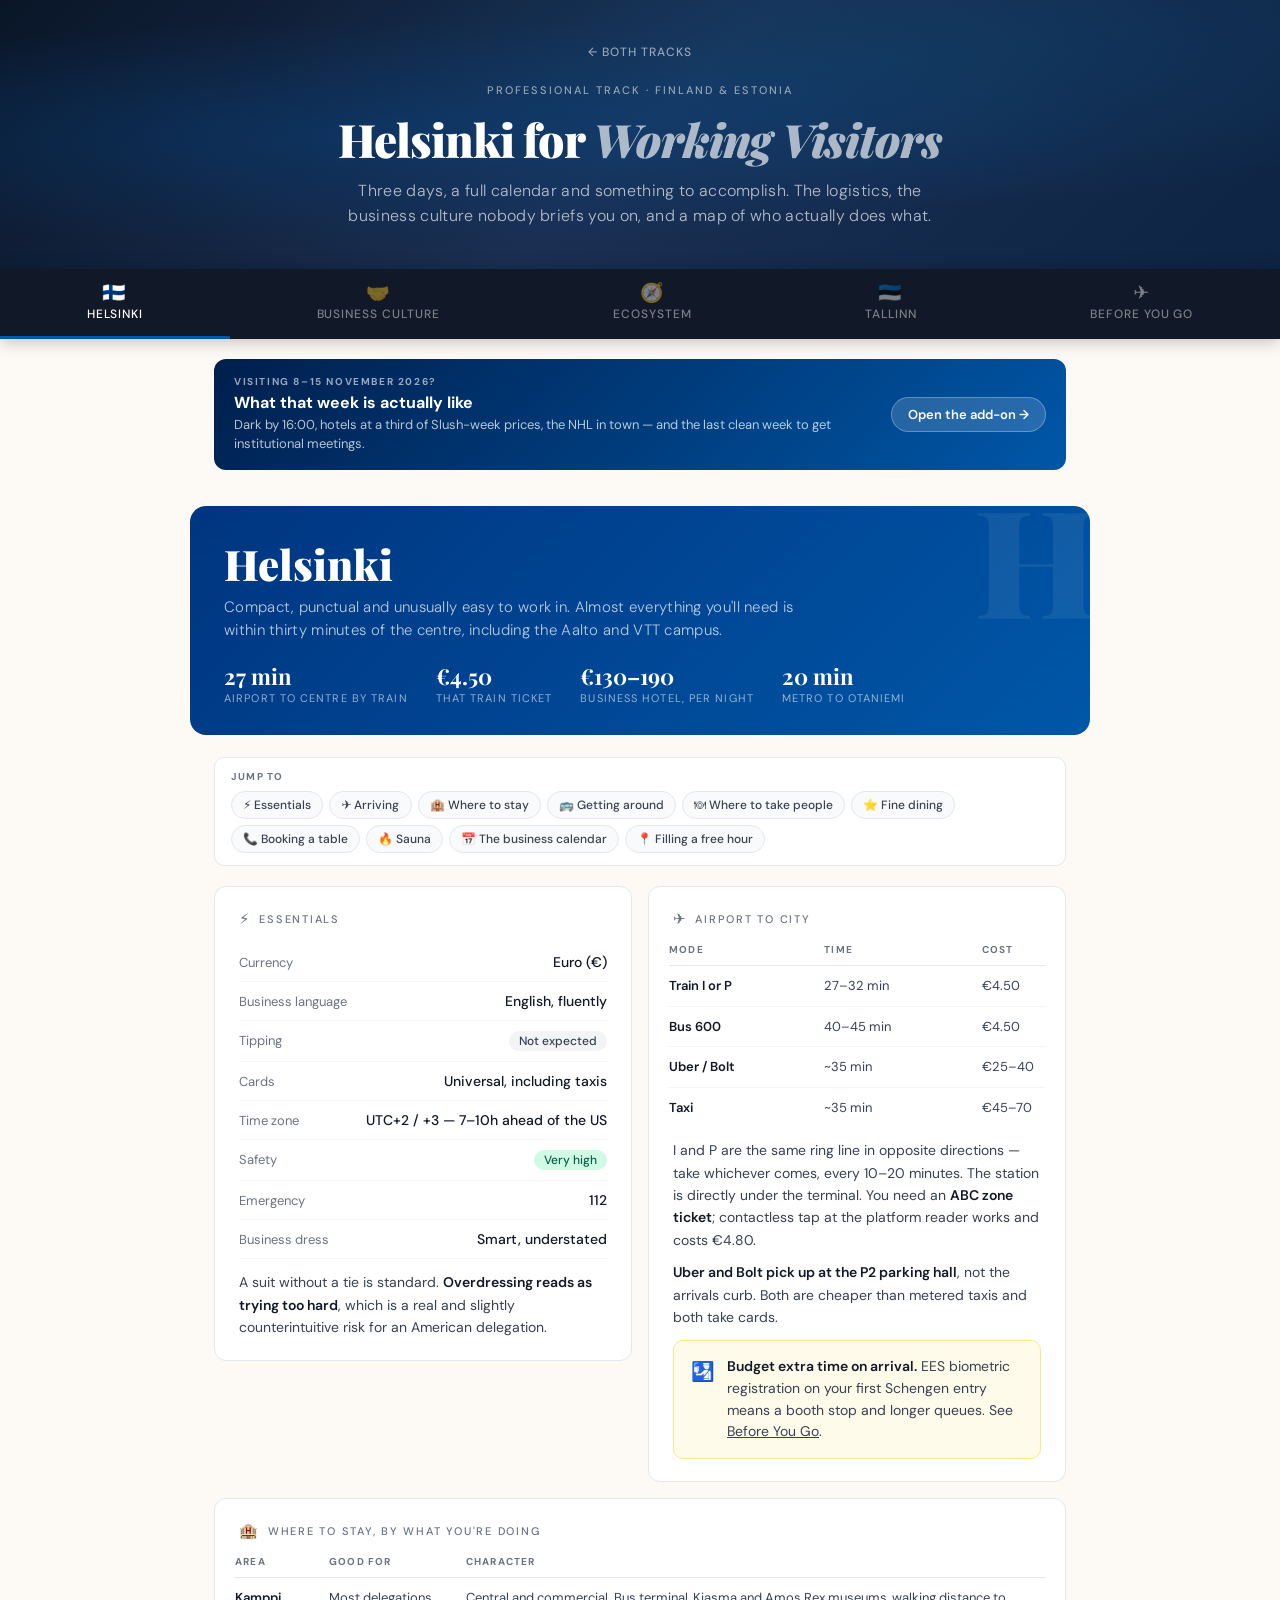
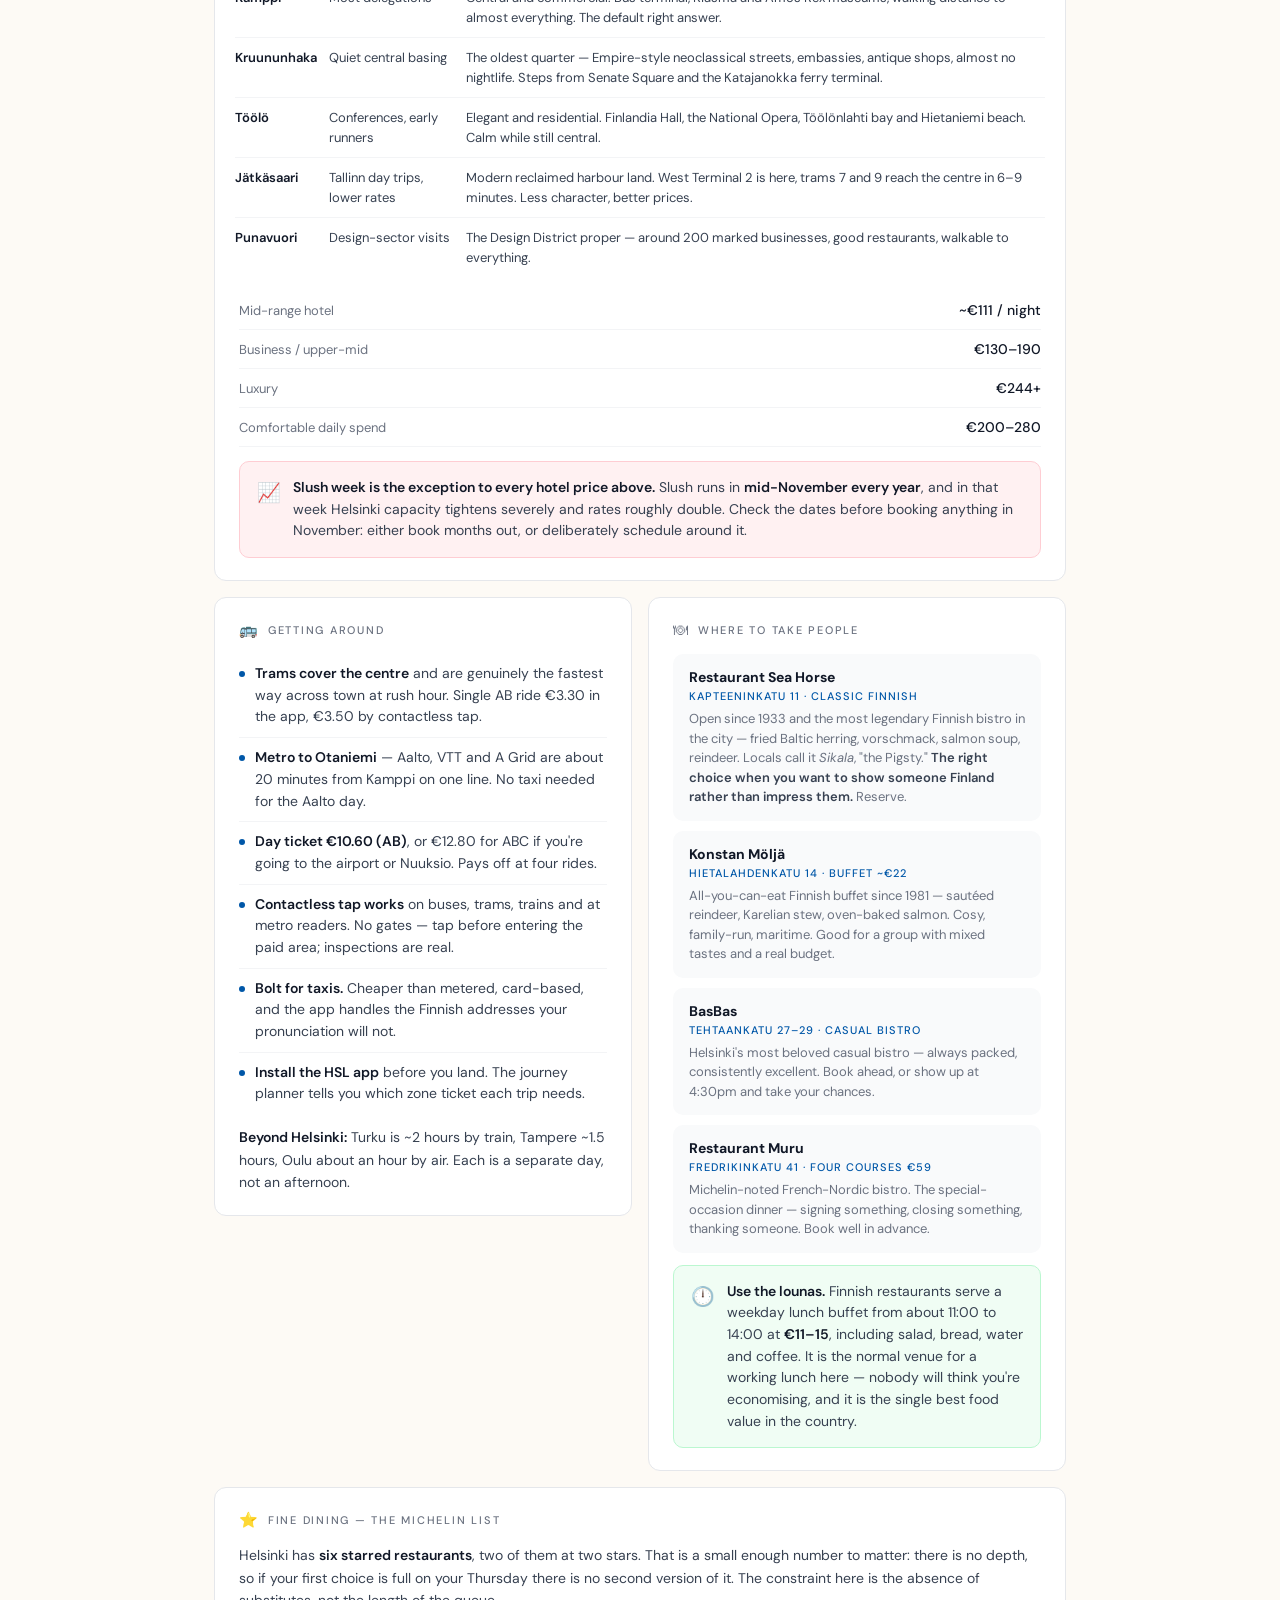
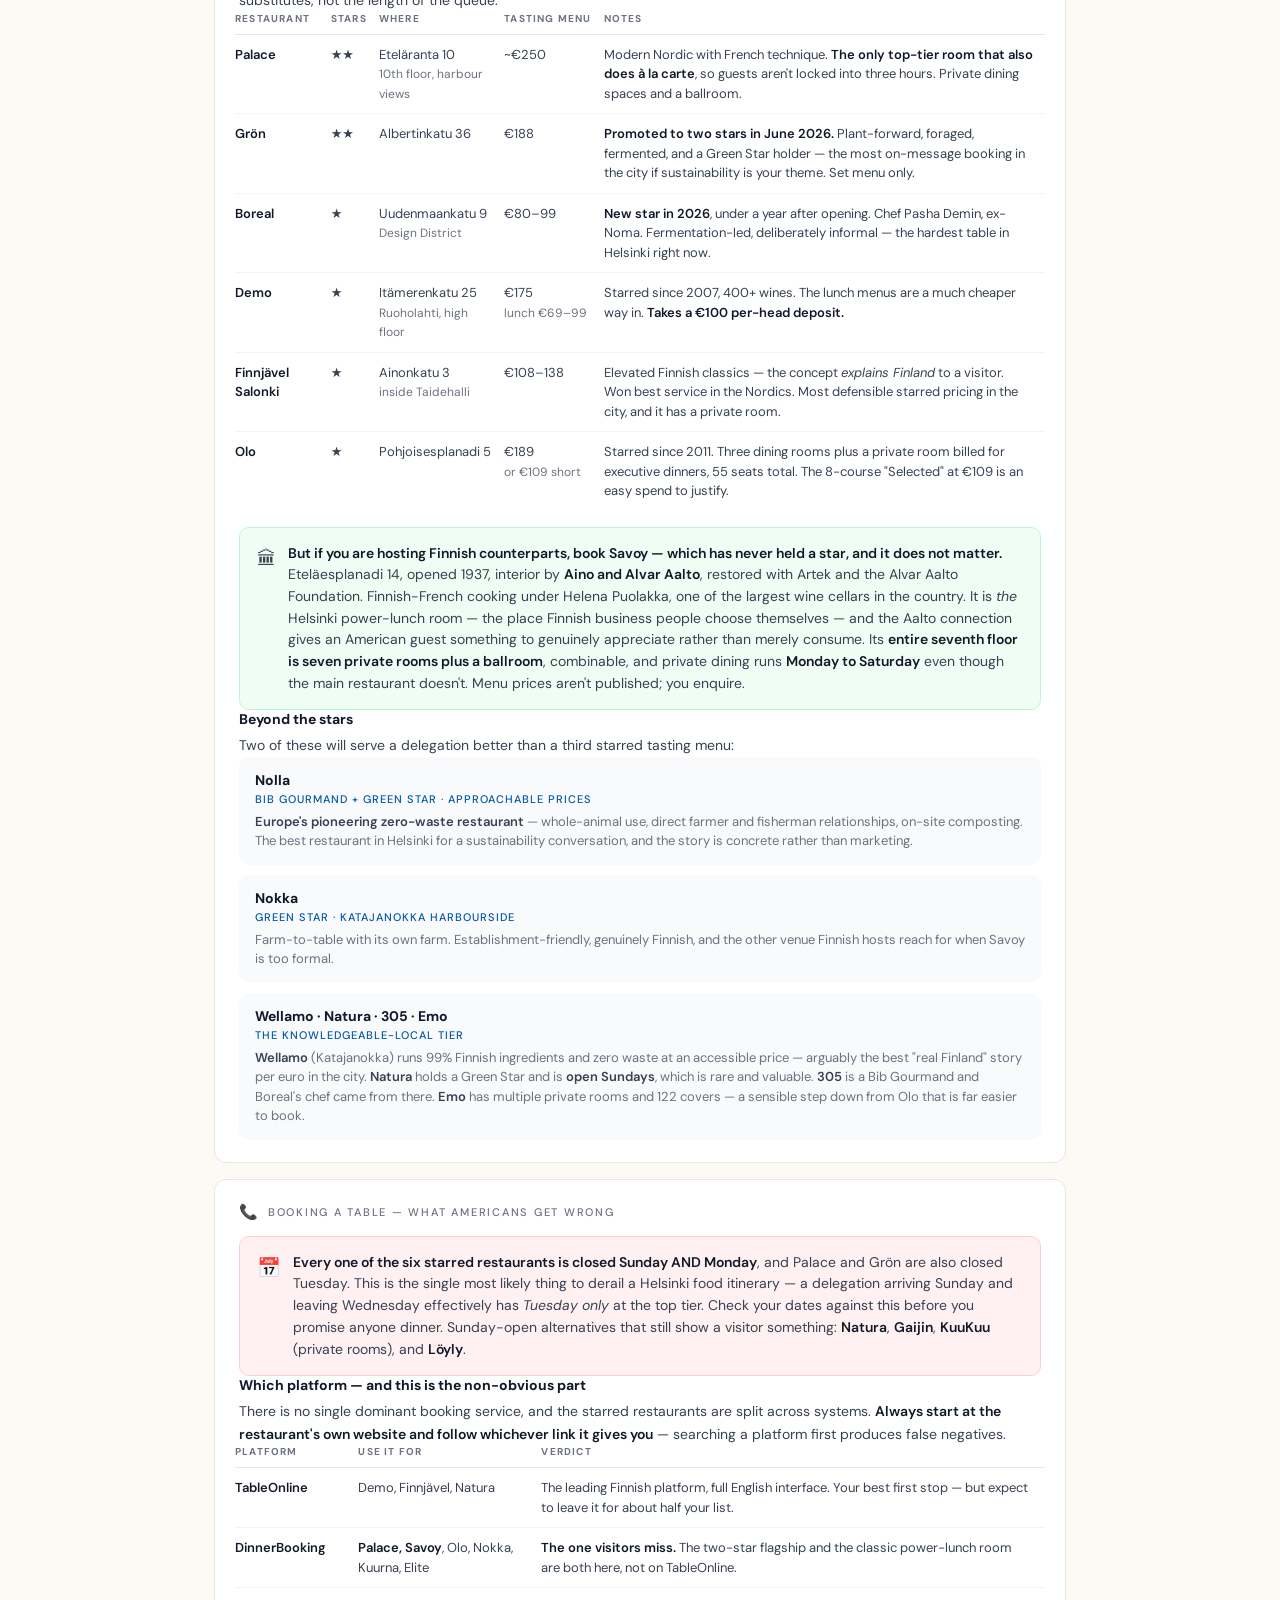
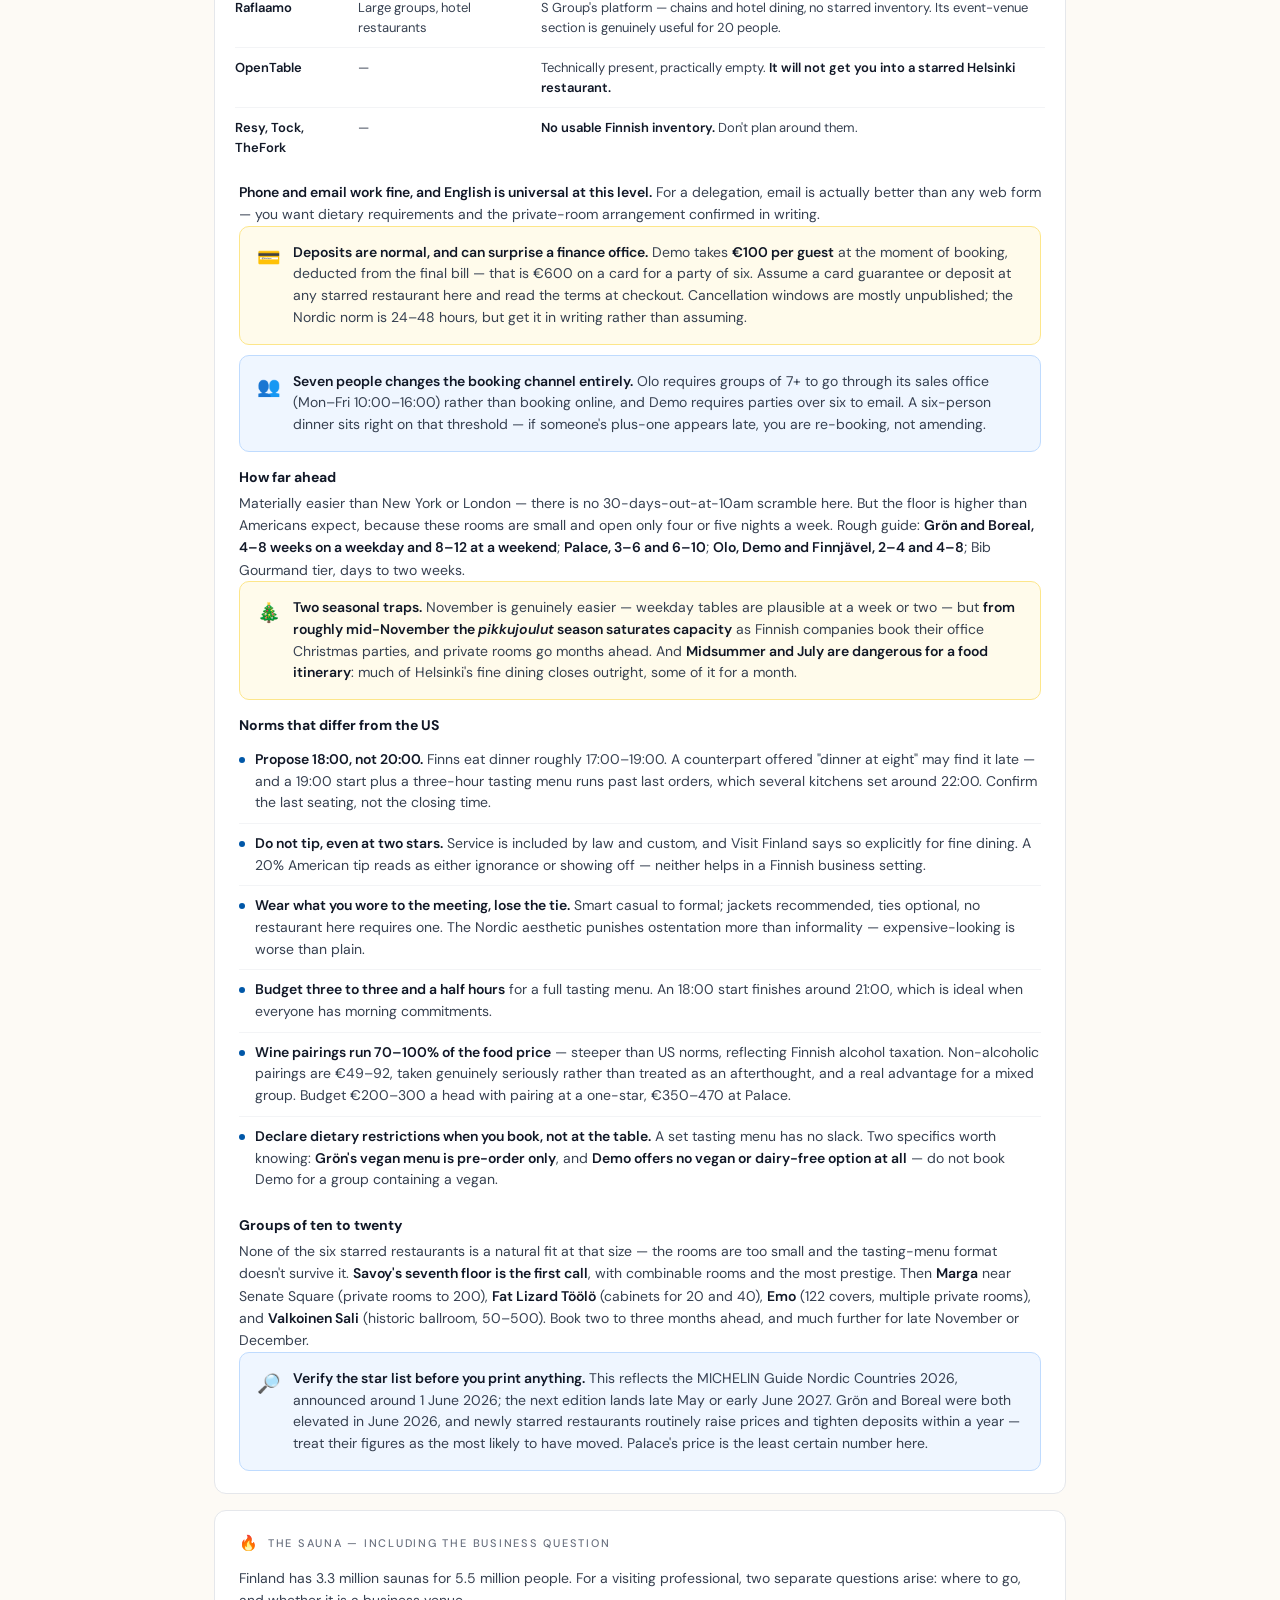
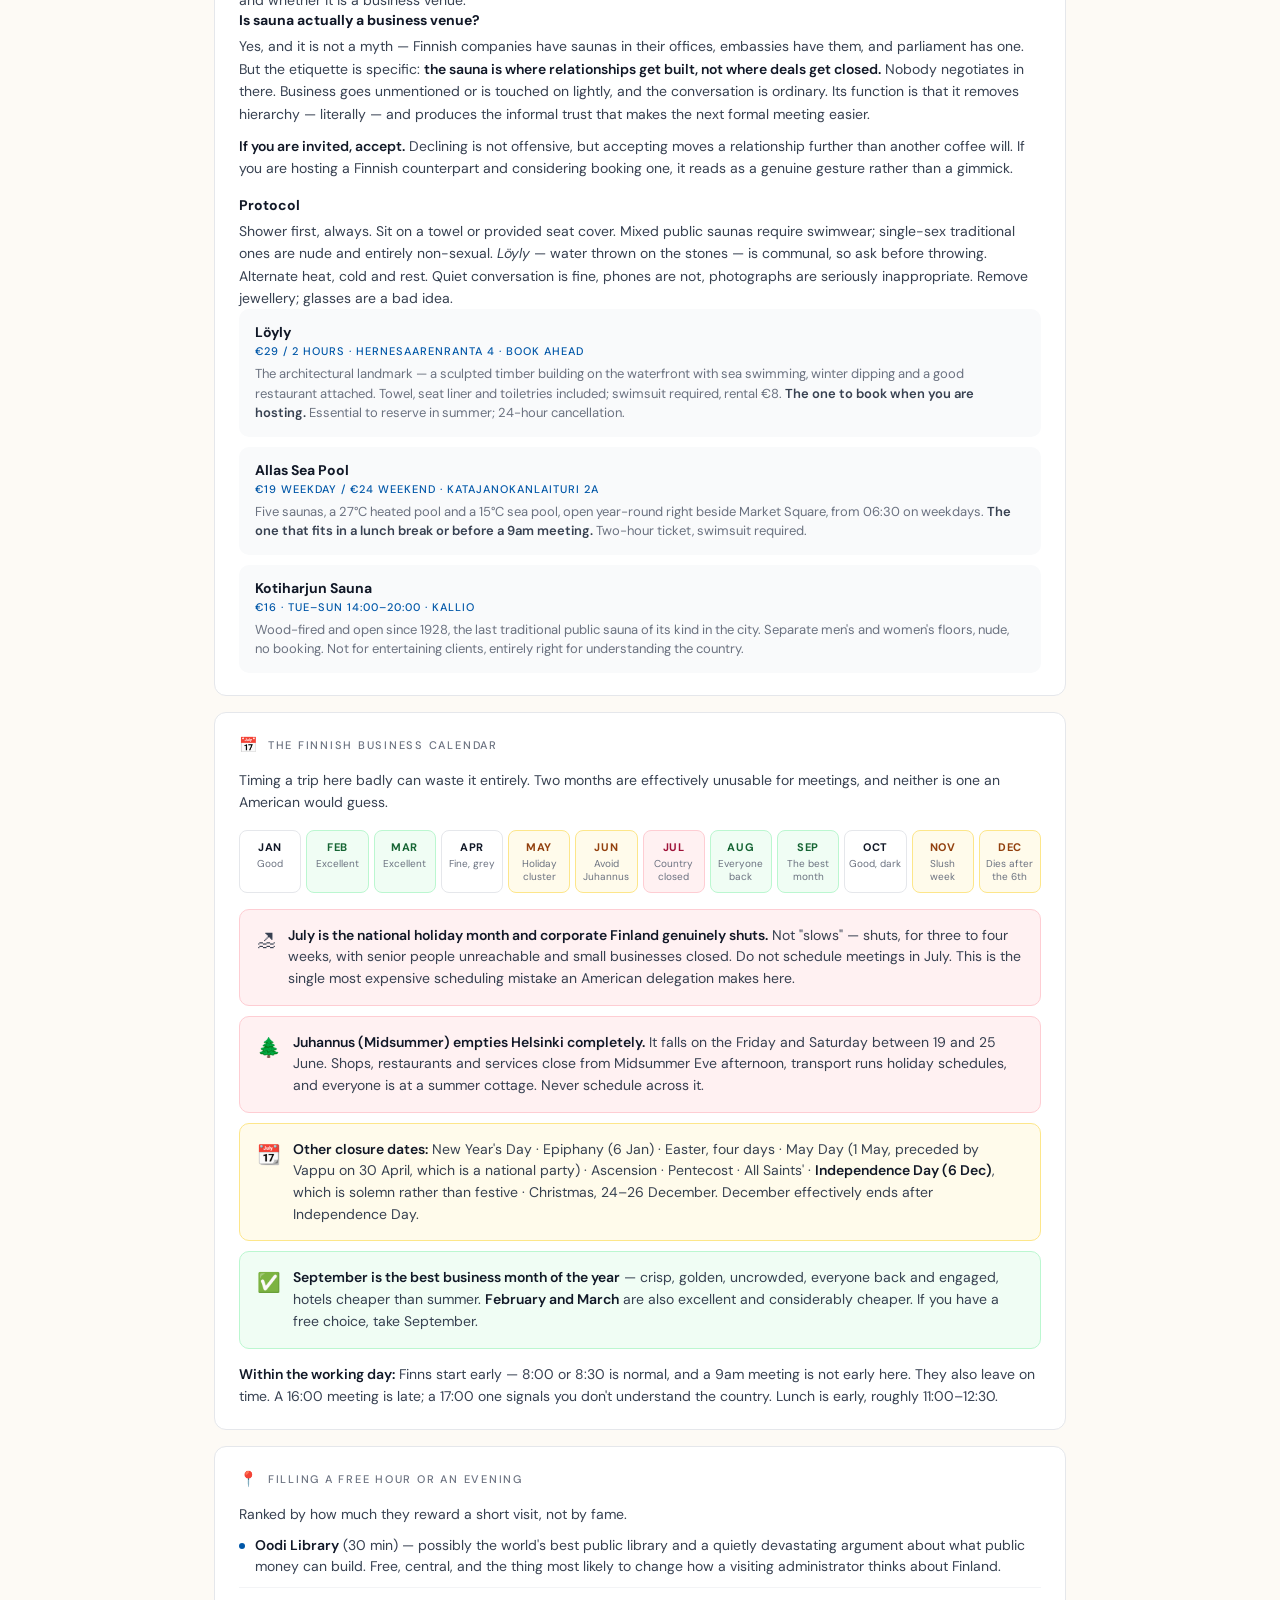
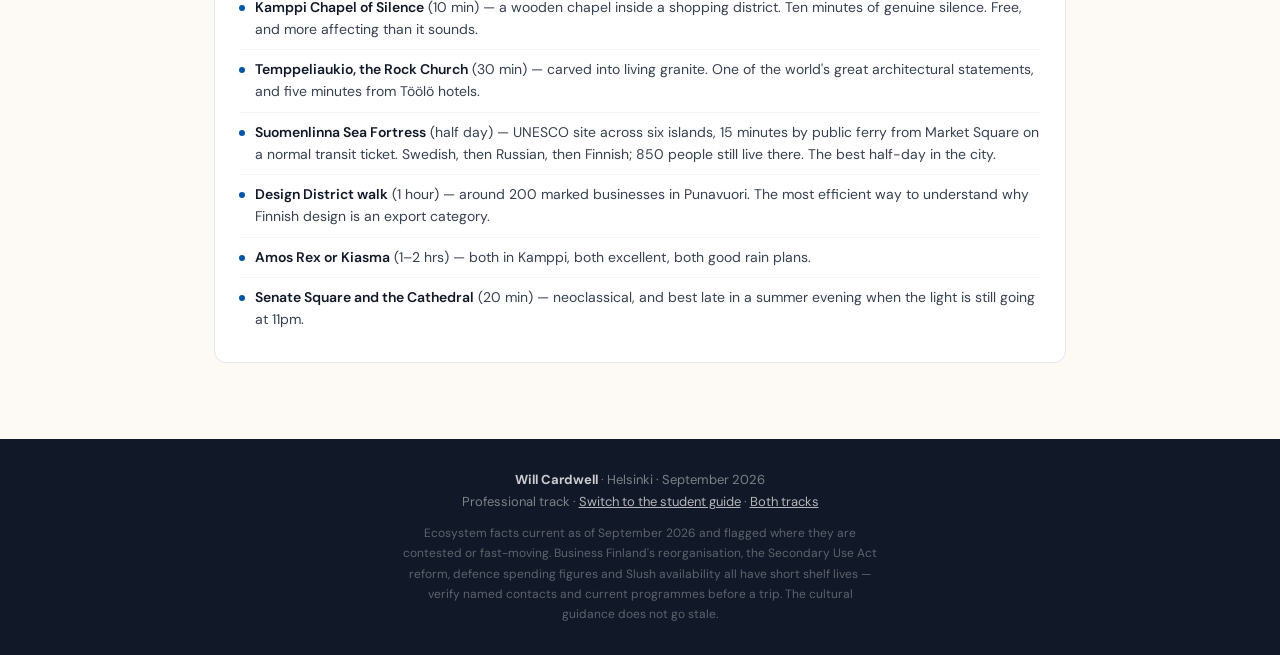
==== professionals.html @ 38b48dd8 "The Finland Primer - evergreen visitor guide plus November 2026 add-on" ====
<!DOCTYPE html>
<html lang="en">
<head>
<meta charset="UTF-8">
<meta name="viewport" content="width=device-width, initial-scale=1.0, viewport-fit=cover">
<title>Finland Primer for Professionals</title>
<meta name="description" content="Helsinki and Tallinn for visiting delegations, academics and investors — logistics, Finnish business culture, and a working map of the innovation ecosystem.">
<link rel="preconnect" href="https://fonts.googleapis.com">
<link rel="preconnect" href="https://fonts.gstatic.com" crossorigin>
<link href="https://fonts.googleapis.com/css2?family=DM+Sans:ital,opsz,wght@0,9..40,300;0,9..40,400;0,9..40,500;0,9..40,700;1,9..40,400&family=Playfair+Display:ital,wght@0,700;0,900;1,700&display=swap" rel="stylesheet">
<link rel="stylesheet" href="style.css">
</head>
<body class="pro">

<header class="hero hero-compact">
  <a class="hero-back" href="index.html">← Both tracks</a>
  <div class="hero-tag">Professional Track · Finland &amp; Estonia</div>
  <h1>Helsinki for <em>Working Visitors</em></h1>
  <p class="hero-sub">Three days, a full calendar and something to accomplish. The logistics, the business culture nobody briefs you on, and a map of who actually does what.</p>
</header>

<nav class="city-nav">
  <button class="city-btn active" data-panel="fi" aria-pressed="true"><span class="flag">🇫🇮</span>Helsinki</button>
  <button class="city-btn" data-panel="biz" aria-pressed="false"><span class="flag">🤝</span>Business Culture</button>
  <button class="city-btn" data-panel="eco" aria-pressed="false"><span class="flag">🧭</span>Ecosystem</button>
  <button class="city-btn" data-panel="ee" aria-pressed="false"><span class="flag">🇪🇪</span>Tallinn</button>
  <button class="city-btn" data-panel="go" aria-pressed="false"><span class="flag">✈️</span>Before You Go</button>
</nav>

<!-- ─────────────────────────────────────────────────────────────
     TIME-WINDOW ADD-ON SLOT — the guide above and below it stays
     evergreen. Empty this div when the window passes; the banner
     then disappears ( .addon-slot:empty is display:none ) and the
     guide is unchanged. See addons/README.md.
     ───────────────────────────────────────────────────────────── -->
<div class="addon-slot">
  <a class="addon-banner" href="addons/2026-11-08.html">
    <div class="addon-text">
      <div class="addon-when">Visiting 8–15 November 2026?</div>
      <div class="addon-title">What that week is actually like</div>
      <div class="addon-sub">Dark by 16:00, hotels at a third of Slush-week prices, the NHL in town — and the last clean week to get institutional meetings.</div>
    </div>
    <span class="addon-go">Open the add-on →</span>
  </a>
</div>

<!-- ══════════════════ HELSINKI ══════════════════ -->
<div class="city-panel active" id="panel-fi">

  <div class="city-hero">
    <div class="city-hero-inner bg-fi" data-city-char="H">
      <div class="city-name">Helsinki</div>
      <p class="city-tagline">Compact, punctual and unusually easy to work in. Almost everything you'll need is within thirty minutes of the centre, including the Aalto and VTT campus.</p>
      <div class="city-stats">
        <div class="stat"><div class="stat-val">27 min</div><div class="stat-label">Airport to centre by train</div></div>
        <div class="stat"><div class="stat-val">€4.50</div><div class="stat-label">That train ticket</div></div>
        <div class="stat"><div class="stat-val">€130–190</div><div class="stat-label">Business hotel, per night</div></div>
        <div class="stat"><div class="stat-val">20 min</div><div class="stat-label">Metro to Otaniemi</div></div>
      </div>
    </div>
  </div>

  <div class="jump-nav">
    <div class="jump-nav-inner">
      <div class="jn-label">Jump to</div>
      <a class="jn-btn" href="#fi-essentials">⚡ Essentials</a>
      <a class="jn-btn" href="#fi-arrive">✈️ Arriving</a>
      <a class="jn-btn" href="#fi-stay">🏨 Where to stay</a>
      <a class="jn-btn" href="#fi-transit">🚌 Getting around</a>
      <a class="jn-btn" href="#fi-eat">🍽 Where to take people</a>
      <a class="jn-btn" href="#fi-fine">⭐ Fine dining</a>
      <a class="jn-btn" href="#fi-booking">📞 Booking a table</a>
      <a class="jn-btn" href="#fi-sauna">🔥 Sauna</a>
      <a class="jn-btn" href="#fi-hours">📅 The business calendar</a>
      <a class="jn-btn" href="#fi-gaps">📍 Filling a free hour</a>
    </div>
  </div>

  <div class="content-grid">

    <div class="card" id="fi-essentials">
      <div class="card-title"><span class="card-title-icon">⚡</span>Essentials</div>
      <div class="fact-row"><span class="fact-label">Currency</span><span class="fact-val">Euro (€)</span></div>
      <div class="fact-row"><span class="fact-label">Business language</span><span class="fact-val">English, fluently</span></div>
      <div class="fact-row"><span class="fact-label">Tipping</span><span class="fact-val"><span class="badge badge-grey">Not expected</span></span></div>
      <div class="fact-row"><span class="fact-label">Cards</span><span class="fact-val">Universal, including taxis</span></div>
      <div class="fact-row"><span class="fact-label">Time zone</span><span class="fact-val">UTC+2 / +3 — 7–10h ahead of the US</span></div>
      <div class="fact-row"><span class="fact-label">Safety</span><span class="fact-val"><span class="badge badge-green">Very high</span></span></div>
      <div class="fact-row"><span class="fact-label">Emergency</span><span class="fact-val">112</span></div>
      <div class="fact-row"><span class="fact-label">Business dress</span><span class="fact-val">Smart, understated</span></div>
      <p style="margin-top:12px;">A suit without a tie is standard. <strong>Overdressing reads as trying too hard</strong>, which is a real and slightly counterintuitive risk for an American delegation.</p>
    </div>

    <div class="card" id="fi-arrive">
      <div class="card-title"><span class="card-title-icon">✈️</span>Airport to City</div>
      <div class="table-wrap">
        <table>
          <thead><tr><th>Mode</th><th>Time</th><th>Cost</th></tr></thead>
          <tbody>
            <tr><td><strong>Train I or P</strong></td><td class="num">27–32 min</td><td class="num">€4.50</td></tr>
            <tr><td><strong>Bus 600</strong></td><td class="num">40–45 min</td><td class="num">€4.50</td></tr>
            <tr><td><strong>Uber / Bolt</strong></td><td class="num">~35 min</td><td class="num">€25–40</td></tr>
            <tr><td><strong>Taxi</strong></td><td class="num">~35 min</td><td class="num">€45–70</td></tr>
          </tbody>
        </table>
      </div>
      <p style="margin-top:12px;">I and P are the same ring line in opposite directions — take whichever comes, every 10–20 minutes. The station is directly under the terminal. You need an <strong>ABC zone ticket</strong>; contactless tap at the platform reader works and costs €4.80.</p>
      <p><strong>Uber and Bolt pick up at the P2 parking hall</strong>, not the arrivals curb. Both are cheaper than metered taxis and both take cards.</p>
      <div class="alert alert-yellow" style="margin-top:12px;">
        <span class="alert-icon">🛂</span>
        <div><strong>Budget extra time on arrival.</strong> EES biometric registration on your first Schengen entry means a booth stop and longer queues. See <a href="#go-border" data-goto="go">Before You Go</a>.</div>
      </div>
    </div>

    <div class="card span-2" id="fi-stay">
      <div class="card-title"><span class="card-title-icon">🏨</span>Where to Stay, By What You're Doing</div>
      <div class="table-wrap">
        <table>
          <thead><tr><th>Area</th><th>Good for</th><th>Character</th></tr></thead>
          <tbody>
            <tr><td><strong>Kamppi</strong></td><td>Most delegations</td><td>Central and commercial. Bus terminal, Kiasma and Amos Rex museums, walking distance to almost everything. The default right answer.</td></tr>
            <tr><td><strong>Kruununhaka</strong></td><td>Quiet central basing</td><td>The oldest quarter — Empire-style neoclassical streets, embassies, antique shops, almost no nightlife. Steps from Senate Square and the Katajanokka ferry terminal.</td></tr>
            <tr><td><strong>Töölö</strong></td><td>Conferences, early runners</td><td>Elegant and residential. Finlandia Hall, the National Opera, Töölönlahti bay and Hietaniemi beach. Calm while still central.</td></tr>
            <tr><td><strong>Jätkäsaari</strong></td><td>Tallinn day trips, lower rates</td><td>Modern reclaimed harbour land. West Terminal 2 is here, trams 7 and 9 reach the centre in 6–9 minutes. Less character, better prices.</td></tr>
            <tr><td><strong>Punavuori</strong></td><td>Design-sector visits</td><td>The Design District proper — around 200 marked businesses, good restaurants, walkable to everything.</td></tr>
          </tbody>
        </table>
      </div>
      <div class="fact-row" style="margin-top:14px;"><span class="fact-label">Mid-range hotel</span><span class="fact-val num">~€111 / night</span></div>
      <div class="fact-row"><span class="fact-label">Business / upper-mid</span><span class="fact-val num">€130–190</span></div>
      <div class="fact-row"><span class="fact-label">Luxury</span><span class="fact-val num">€244+</span></div>
      <div class="fact-row"><span class="fact-label">Comfortable daily spend</span><span class="fact-val num">€200–280</span></div>
      <div class="alert alert-red" style="margin-top:14px;">
        <span class="alert-icon">📈</span>
        <div><strong>Slush week is the exception to every hotel price above.</strong> Slush runs in <strong>mid-November every year</strong>, and in that week Helsinki capacity tightens severely and rates roughly double. Check the dates before booking anything in November: either book months out, or deliberately schedule around it.</div>
      </div>
    </div>

    <div class="card" id="fi-transit">
      <div class="card-title"><span class="card-title-icon">🚌</span>Getting Around</div>
      <ul class="item-list">
        <li><span class="dot"></span><span><strong>Trams cover the centre</strong> and are genuinely the fastest way across town at rush hour. Single AB ride €3.30 in the app, €3.50 by contactless tap.</span></li>
        <li><span class="dot"></span><span><strong>Metro to Otaniemi</strong> — Aalto, VTT and A Grid are about 20 minutes from Kamppi on one line. No taxi needed for the Aalto day.</span></li>
        <li><span class="dot"></span><span><strong>Day ticket €10.60 (AB)</strong>, or €12.80 for ABC if you're going to the airport or Nuuksio. Pays off at four rides.</span></li>
        <li><span class="dot"></span><span><strong>Contactless tap works</strong> on buses, trams, trains and at metro readers. No gates — tap before entering the paid area; inspections are real.</span></li>
        <li><span class="dot"></span><span><strong>Bolt for taxis.</strong> Cheaper than metered, card-based, and the app handles the Finnish addresses your pronunciation will not.</span></li>
        <li><span class="dot"></span><span><strong>Install the HSL app</strong> before you land. The journey planner tells you which zone ticket each trip needs.</span></li>
      </ul>
      <p style="margin-top:12px;"><strong>Beyond Helsinki:</strong> Turku is ~2 hours by train, Tampere ~1.5 hours, Oulu about an hour by air. Each is a separate day, not an afternoon.</p>
    </div>

    <div class="card" id="fi-eat">
      <div class="card-title"><span class="card-title-icon">🍽</span>Where to Take People</div>
      <div class="entry">
        <div class="entry-name">Restaurant Sea Horse</div>
        <div class="entry-meta">Kapteeninkatu 11 · Classic Finnish</div>
        <div class="entry-desc">Open since 1933 and the most legendary Finnish bistro in the city — fried Baltic herring, vorschmack, salmon soup, reindeer. Locals call it <em>Sikala</em>, "the Pigsty." <strong>The right choice when you want to show someone Finland rather than impress them.</strong> Reserve.</div>
      </div>
      <div class="entry">
        <div class="entry-name">Konstan Möljä</div>
        <div class="entry-meta">Hietalahdenkatu 14 · Buffet ~€22</div>
        <div class="entry-desc">All-you-can-eat Finnish buffet since 1981 — sautéed reindeer, Karelian stew, oven-baked salmon. Cosy, family-run, maritime. Good for a group with mixed tastes and a real budget.</div>
      </div>
      <div class="entry">
        <div class="entry-name">BasBas</div>
        <div class="entry-meta">Tehtaankatu 27–29 · Casual bistro</div>
        <div class="entry-desc">Helsinki's most beloved casual bistro — always packed, consistently excellent. Book ahead, or show up at 4:30pm and take your chances.</div>
      </div>
      <div class="entry">
        <div class="entry-name">Restaurant Muru</div>
        <div class="entry-meta">Fredrikinkatu 41 · Four courses €59</div>
        <div class="entry-desc">Michelin-noted French-Nordic bistro. The special-occasion dinner — signing something, closing something, thanking someone. Book well in advance.</div>
      </div>
      <div class="alert alert-green" style="margin-top:12px;">
        <span class="alert-icon">🕛</span>
        <div><strong>Use the lounas.</strong> Finnish restaurants serve a weekday lunch buffet from about 11:00 to 14:00 at <strong>€11–15</strong>, including salad, bread, water and coffee. It is the normal venue for a working lunch here — nobody will think you're economising, and it is the single best food value in the country.</div>
      </div>
    </div>

    <div class="card span-2" id="fi-fine">
      <div class="card-title"><span class="card-title-icon">⭐</span>Fine Dining — The Michelin List</div>
      <p>Helsinki has <strong>six starred restaurants</strong>, two of them at two stars. That is a small enough number to matter: there is no depth, so if your first choice is full on your Thursday there is no second version of it. The constraint here is the absence of substitutes, not the length of the queue.</p>
      <div class="table-wrap">
        <table>
          <thead><tr><th>Restaurant</th><th>Stars</th><th>Where</th><th>Tasting menu</th><th>Notes</th></tr></thead>
          <tbody>
            <tr><td><strong>Palace</strong></td><td>★★</td><td>Eteläranta 10<br><span style="color:var(--soft);font-size:12px;">10th floor, harbour views</span></td><td class="num">~€250</td><td>Modern Nordic with French technique. <strong>The only top-tier room that also does à la carte</strong>, so guests aren't locked into three hours. Private dining spaces and a ballroom.</td></tr>
            <tr><td><strong>Grön</strong></td><td>★★</td><td>Albertinkatu 36</td><td class="num">€188</td><td><strong>Promoted to two stars in June 2026.</strong> Plant-forward, foraged, fermented, and a Green Star holder — the most on-message booking in the city if sustainability is your theme. Set menu only.</td></tr>
            <tr><td><strong>Boreal</strong></td><td>★</td><td>Uudenmaankatu 9<br><span style="color:var(--soft);font-size:12px;">Design District</span></td><td class="num">€80–99</td><td><strong>New star in 2026</strong>, under a year after opening. Chef Pasha Demin, ex-Noma. Fermentation-led, deliberately informal — the hardest table in Helsinki right now.</td></tr>
            <tr><td><strong>Demo</strong></td><td>★</td><td>Itämerenkatu 25<br><span style="color:var(--soft);font-size:12px;">Ruoholahti, high floor</span></td><td class="num">€175<br><span style="color:var(--soft);font-size:12px;">lunch €69–99</span></td><td>Starred since 2007, 400+ wines. The lunch menus are a much cheaper way in. <strong>Takes a €100 per-head deposit.</strong></td></tr>
            <tr><td><strong>Finnjävel Salonki</strong></td><td>★</td><td>Ainonkatu 3<br><span style="color:var(--soft);font-size:12px;">inside Taidehalli</span></td><td class="num">€108–138</td><td>Elevated Finnish classics — the concept <em>explains Finland</em> to a visitor. Won best service in the Nordics. Most defensible starred pricing in the city, and it has a private room.</td></tr>
            <tr><td><strong>Olo</strong></td><td>★</td><td>Pohjoisesplanadi 5</td><td class="num">€189<br><span style="color:var(--soft);font-size:12px;">or €109 short</span></td><td>Starred since 2011. Three dining rooms plus a private room billed for executive dinners, 55 seats total. The 8-course "Selected" at €109 is an easy spend to justify.</td></tr>
          </tbody>
        </table>
      </div>

      <div class="alert alert-green" style="margin-top:16px;">
        <span class="alert-icon">🏛</span>
        <div><strong>But if you are hosting Finnish counterparts, book Savoy — which has never held a star, and it does not matter.</strong> Eteläesplanadi 14, opened 1937, interior by <strong>Aino and Alvar Aalto</strong>, restored with Artek and the Alvar Aalto Foundation. Finnish-French cooking under Helena Puolakka, one of the largest wine cellars in the country. It is <em>the</em> Helsinki power-lunch room — the place Finnish business people choose themselves — and the Aalto connection gives an American guest something to genuinely appreciate rather than merely consume. Its <strong>entire seventh floor is seven private rooms plus a ballroom</strong>, combinable, and private dining runs <strong>Monday to Saturday</strong> even though the main restaurant doesn't. Menu prices aren't published; you enquire.</div>
      </div>

      <h4>Beyond the stars</h4>
      <p>Two of these will serve a delegation better than a third starred tasting menu:</p>
      <div class="entry">
        <div class="entry-name">Nolla</div>
        <div class="entry-meta">Bib Gourmand + Green Star · Approachable prices</div>
        <div class="entry-desc"><strong>Europe's pioneering zero-waste restaurant</strong> — whole-animal use, direct farmer and fisherman relationships, on-site composting. The best restaurant in Helsinki for a sustainability conversation, and the story is concrete rather than marketing.</div>
      </div>
      <div class="entry">
        <div class="entry-name">Nokka</div>
        <div class="entry-meta">Green Star · Katajanokka harbourside</div>
        <div class="entry-desc">Farm-to-table with its own farm. Establishment-friendly, genuinely Finnish, and the other venue Finnish hosts reach for when Savoy is too formal.</div>
      </div>
      <div class="entry">
        <div class="entry-name">Wellamo · Natura · 305 · Emo</div>
        <div class="entry-meta">The knowledgeable-local tier</div>
        <div class="entry-desc"><strong>Wellamo</strong> (Katajanokka) runs 99% Finnish ingredients and zero waste at an accessible price — arguably the best "real Finland" story per euro in the city. <strong>Natura</strong> holds a Green Star and is <strong>open Sundays</strong>, which is rare and valuable. <strong>305</strong> is a Bib Gourmand and Boreal's chef came from there. <strong>Emo</strong> has multiple private rooms and 122 covers — a sensible step down from Olo that is far easier to book.</div>
      </div>
    </div>

    <div class="card span-2" id="fi-booking">
      <div class="card-title"><span class="card-title-icon">📞</span>Booking a Table — What Americans Get Wrong</div>

      <div class="alert alert-red">
        <span class="alert-icon">📅</span>
        <div><strong>Every one of the six starred restaurants is closed Sunday AND Monday</strong>, and Palace and Grön are also closed Tuesday. This is the single most likely thing to derail a Helsinki food itinerary — a delegation arriving Sunday and leaving Wednesday effectively has <em>Tuesday only</em> at the top tier. Check your dates against this before you promise anyone dinner. Sunday-open alternatives that still show a visitor something: <strong>Natura</strong>, <strong>Gaijin</strong>, <strong>KuuKuu</strong> (private rooms), and <strong>Löyly</strong>.</div>
      </div>

      <h4>Which platform — and this is the non-obvious part</h4>
      <p>There is no single dominant booking service, and the starred restaurants are split across systems. <strong>Always start at the restaurant's own website and follow whichever link it gives you</strong> — searching a platform first produces false negatives.</p>
      <div class="table-wrap">
        <table>
          <thead><tr><th>Platform</th><th>Use it for</th><th>Verdict</th></tr></thead>
          <tbody>
            <tr><td><strong>TableOnline</strong></td><td>Demo, Finnjävel, Natura</td><td>The leading Finnish platform, full English interface. Your best first stop — but expect to leave it for about half your list.</td></tr>
            <tr><td><strong>DinnerBooking</strong></td><td><strong>Palace, Savoy</strong>, Olo, Nokka, Kuurna, Elite</td><td><strong>The one visitors miss.</strong> The two-star flagship and the classic power-lunch room are both here, not on TableOnline.</td></tr>
            <tr><td><strong>Raflaamo</strong></td><td>Large groups, hotel restaurants</td><td>S Group's platform — chains and hotel dining, no starred inventory. Its event-venue section is genuinely useful for 20 people.</td></tr>
            <tr><td><strong>OpenTable</strong></td><td>—</td><td>Technically present, practically empty. <strong>It will not get you into a starred Helsinki restaurant.</strong></td></tr>
            <tr><td><strong>Resy, Tock, TheFork</strong></td><td>—</td><td><strong>No usable Finnish inventory.</strong> Don't plan around them.</td></tr>
          </tbody>
        </table>
      </div>
      <p style="margin-top:14px;"><strong>Phone and email work fine, and English is universal at this level.</strong> For a delegation, email is actually better than any web form — you want dietary requirements and the private-room arrangement confirmed in writing.</p>

      <div class="alert alert-yellow">
        <span class="alert-icon">💳</span>
        <div><strong>Deposits are normal, and can surprise a finance office.</strong> Demo takes <strong>€100 per guest</strong> at the moment of booking, deducted from the final bill — that is €600 on a card for a party of six. Assume a card guarantee or deposit at any starred restaurant here and read the terms at checkout. Cancellation windows are mostly unpublished; the Nordic norm is 24–48 hours, but get it in writing rather than assuming.</div>
      </div>

      <div class="alert alert-blue">
        <span class="alert-icon">👥</span>
        <div><strong>Seven people changes the booking channel entirely.</strong> Olo requires groups of 7+ to go through its sales office (Mon–Fri 10:00–16:00) rather than booking online, and Demo requires parties over six to email. A six-person dinner sits right on that threshold — if someone's plus-one appears late, you are re-booking, not amending.</div>
      </div>

      <h4>How far ahead</h4>
      <p>Materially easier than New York or London — there is no 30-days-out-at-10am scramble here. But the floor is higher than Americans expect, because these rooms are small and open only four or five nights a week. Rough guide: <strong>Grön and Boreal, 4–8 weeks on a weekday and 8–12 at a weekend</strong>; <strong>Palace, 3–6 and 6–10</strong>; <strong>Olo, Demo and Finnjävel, 2–4 and 4–8</strong>; Bib Gourmand tier, days to two weeks.</p>
      <div class="alert alert-yellow">
        <span class="alert-icon">🎄</span>
        <div><strong>Two seasonal traps.</strong> November is genuinely easier — weekday tables are plausible at a week or two — but <strong>from roughly mid-November the <em>pikkujoulut</em> season saturates capacity</strong> as Finnish companies book their office Christmas parties, and private rooms go months ahead. And <strong>Midsummer and July are dangerous for a food itinerary</strong>: much of Helsinki's fine dining closes outright, some of it for a month.</div>
      </div>

      <h4>Norms that differ from the US</h4>
      <ul class="item-list">
        <li><span class="dot"></span><span><strong>Propose 18:00, not 20:00.</strong> Finns eat dinner roughly 17:00–19:00. A counterpart offered "dinner at eight" may find it late — and a 19:00 start plus a three-hour tasting menu runs past last orders, which several kitchens set around 22:00. Confirm the last seating, not the closing time.</span></li>
        <li><span class="dot"></span><span><strong>Do not tip, even at two stars.</strong> Service is included by law and custom, and Visit Finland says so explicitly for fine dining. A 20% American tip reads as either ignorance or showing off — neither helps in a Finnish business setting.</span></li>
        <li><span class="dot"></span><span><strong>Wear what you wore to the meeting, lose the tie.</strong> Smart casual to formal; jackets recommended, ties optional, no restaurant here requires one. The Nordic aesthetic punishes ostentation more than informality — expensive-looking is worse than plain.</span></li>
        <li><span class="dot"></span><span><strong>Budget three to three and a half hours</strong> for a full tasting menu. An 18:00 start finishes around 21:00, which is ideal when everyone has morning commitments.</span></li>
        <li><span class="dot"></span><span><strong>Wine pairings run 70–100% of the food price</strong> — steeper than US norms, reflecting Finnish alcohol taxation. Non-alcoholic pairings are €49–92, taken genuinely seriously rather than treated as an afterthought, and a real advantage for a mixed group. Budget €200–300 a head with pairing at a one-star, €350–470 at Palace.</span></li>
        <li><span class="dot"></span><span><strong>Declare dietary restrictions when you book, not at the table.</strong> A set tasting menu has no slack. Two specifics worth knowing: <strong>Grön's vegan menu is pre-order only</strong>, and <strong>Demo offers no vegan or dairy-free option at all</strong> — do not book Demo for a group containing a vegan.</span></li>
      </ul>

      <h4>Groups of ten to twenty</h4>
      <p>None of the six starred restaurants is a natural fit at that size — the rooms are too small and the tasting-menu format doesn't survive it. <strong>Savoy's seventh floor is the first call</strong>, with combinable rooms and the most prestige. Then <strong>Marga</strong> near Senate Square (private rooms to 200), <strong>Fat Lizard Töölö</strong> (cabinets for 20 and 40), <strong>Emo</strong> (122 covers, multiple private rooms), and <strong>Valkoinen Sali</strong> (historic ballroom, 50–500). Book two to three months ahead, and much further for late November or December.</p>

      <div class="alert alert-blue">
        <span class="alert-icon">🔎</span>
        <div><strong>Verify the star list before you print anything.</strong> This reflects the MICHELIN Guide Nordic Countries 2026, announced around 1 June 2026; the next edition lands late May or early June 2027. Grön and Boreal were both elevated in June 2026, and newly starred restaurants routinely raise prices and tighten deposits within a year — treat their figures as the most likely to have moved. Palace's price is the least certain number here.</div>
      </div>
    </div>

    <div class="card span-2" id="fi-sauna">
      <div class="card-title"><span class="card-title-icon">🔥</span>The Sauna — Including the Business Question</div>
      <p>Finland has 3.3 million saunas for 5.5 million people. For a visiting professional, two separate questions arise: where to go, and whether it is a business venue.</p>
      <h4>Is sauna actually a business venue?</h4>
      <p>Yes, and it is not a myth — Finnish companies have saunas in their offices, embassies have them, and parliament has one. But the etiquette is specific: <strong>the sauna is where relationships get built, not where deals get closed.</strong> Nobody negotiates in there. Business goes unmentioned or is touched on lightly, and the conversation is ordinary. Its function is that it removes hierarchy — literally — and produces the informal trust that makes the next formal meeting easier.</p>
      <p><strong>If you are invited, accept.</strong> Declining is not offensive, but accepting moves a relationship further than another coffee will. If you are hosting a Finnish counterpart and considering booking one, it reads as a genuine gesture rather than a gimmick.</p>
      <h4>Protocol</h4>
      <p>Shower first, always. Sit on a towel or provided seat cover. Mixed public saunas require swimwear; single-sex traditional ones are nude and entirely non-sexual. <em>Löyly</em> — water thrown on the stones — is communal, so ask before throwing. Alternate heat, cold and rest. Quiet conversation is fine, phones are not, photographs are seriously inappropriate. Remove jewellery; glasses are a bad idea.</p>
      <div class="entry">
        <div class="entry-name">Löyly</div>
        <div class="entry-meta">€29 / 2 hours · Hernesaarenranta 4 · Book ahead</div>
        <div class="entry-desc">The architectural landmark — a sculpted timber building on the waterfront with sea swimming, winter dipping and a good restaurant attached. Towel, seat liner and toiletries included; swimsuit required, rental €8. <strong>The one to book when you are hosting.</strong> Essential to reserve in summer; 24-hour cancellation.</div>
      </div>
      <div class="entry">
        <div class="entry-name">Allas Sea Pool</div>
        <div class="entry-meta">€19 weekday / €24 weekend · Katajanokanlaituri 2A</div>
        <div class="entry-desc">Five saunas, a 27°C heated pool and a 15°C sea pool, open year-round right beside Market Square, from 06:30 on weekdays. <strong>The one that fits in a lunch break or before a 9am meeting.</strong> Two-hour ticket, swimsuit required.</div>
      </div>
      <div class="entry">
        <div class="entry-name">Kotiharjun Sauna</div>
        <div class="entry-meta">€16 · Tue–Sun 14:00–20:00 · Kallio</div>
        <div class="entry-desc">Wood-fired and open since 1928, the last traditional public sauna of its kind in the city. Separate men's and women's floors, nude, no booking. Not for entertaining clients, entirely right for understanding the country.</div>
      </div>
    </div>

    <div class="card span-2" id="fi-hours">
      <div class="card-title"><span class="card-title-icon">📅</span>The Finnish Business Calendar</div>
      <p>Timing a trip here badly can waste it entirely. Two months are effectively unusable for meetings, and neither is one an American would guess.</p>
      <div class="months" style="margin:16px 0;">
        <div class="mon mon-ok"><div class="mon-name">Jan</div><div class="mon-note">Good</div></div>
        <div class="mon mon-best"><div class="mon-name">Feb</div><div class="mon-note">Excellent</div></div>
        <div class="mon mon-best"><div class="mon-name">Mar</div><div class="mon-note">Excellent</div></div>
        <div class="mon mon-ok"><div class="mon-name">Apr</div><div class="mon-note">Fine, grey</div></div>
        <div class="mon mon-mixed"><div class="mon-name">May</div><div class="mon-note">Holiday cluster</div></div>
        <div class="mon mon-mixed"><div class="mon-name">Jun</div><div class="mon-note">Avoid Juhannus</div></div>
        <div class="mon mon-avoid"><div class="mon-name">Jul</div><div class="mon-note">Country closed</div></div>
        <div class="mon mon-best"><div class="mon-name">Aug</div><div class="mon-note">Everyone back</div></div>
        <div class="mon mon-best"><div class="mon-name">Sep</div><div class="mon-note">The best month</div></div>
        <div class="mon mon-ok"><div class="mon-name">Oct</div><div class="mon-note">Good, dark</div></div>
        <div class="mon mon-mixed"><div class="mon-name">Nov</div><div class="mon-note">Slush week</div></div>
        <div class="mon mon-mixed"><div class="mon-name">Dec</div><div class="mon-note">Dies after the 6th</div></div>
      </div>
      <div class="alert alert-red">
        <span class="alert-icon">🏖</span>
        <div><strong>July is the national holiday month and corporate Finland genuinely shuts.</strong> Not "slows" — shuts, for three to four weeks, with senior people unreachable and small businesses closed. Do not schedule meetings in July. This is the single most expensive scheduling mistake an American delegation makes here.</div>
      </div>
      <div class="alert alert-red">
        <span class="alert-icon">🌲</span>
        <div><strong>Juhannus (Midsummer) empties Helsinki completely.</strong> It falls on the Friday and Saturday between 19 and 25 June. Shops, restaurants and services close from Midsummer Eve afternoon, transport runs holiday schedules, and everyone is at a summer cottage. Never schedule across it.</div>
      </div>
      <div class="alert alert-yellow">
        <span class="alert-icon">📆</span>
        <div><strong>Other closure dates:</strong> New Year's Day · Epiphany (6 Jan) · Easter, four days · May Day (1 May, preceded by Vappu on 30 April, which is a national party) · Ascension · Pentecost · All Saints' · <strong>Independence Day (6 Dec)</strong>, which is solemn rather than festive · Christmas, 24–26 December. December effectively ends after Independence Day.</div>
      </div>
      <div class="alert alert-green">
        <span class="alert-icon">✅</span>
        <div><strong>September is the best business month of the year</strong> — crisp, golden, uncrowded, everyone back and engaged, hotels cheaper than summer. <strong>February and March</strong> are also excellent and considerably cheaper. If you have a free choice, take September.</div>
      </div>
      <p style="margin-top:14px;"><strong>Within the working day:</strong> Finns start early — 8:00 or 8:30 is normal, and a 9am meeting is not early here. They also leave on time. A 16:00 meeting is late; a 17:00 one signals you don't understand the country. Lunch is early, roughly 11:00–12:30.</p>
    </div>

    <div class="card span-2" id="fi-gaps">
      <div class="card-title"><span class="card-title-icon">📍</span>Filling a Free Hour or an Evening</div>
      <p>Ranked by how much they reward a short visit, not by fame.</p>
      <ul class="item-list">
        <li><span class="dot"></span><span><strong>Oodi Library</strong> (30 min) — possibly the world's best public library and a quietly devastating argument about what public money can build. Free, central, and the thing most likely to change how a visiting administrator thinks about Finland.</span></li>
        <li><span class="dot"></span><span><strong>Kamppi Chapel of Silence</strong> (10 min) — a wooden chapel inside a shopping district. Ten minutes of genuine silence. Free, and more affecting than it sounds.</span></li>
        <li><span class="dot"></span><span><strong>Temppeliaukio, the Rock Church</strong> (30 min) — carved into living granite. One of the world's great architectural statements, and five minutes from Töölö hotels.</span></li>
        <li><span class="dot"></span><span><strong>Suomenlinna Sea Fortress</strong> (half day) — UNESCO site across six islands, 15 minutes by public ferry from Market Square on a normal transit ticket. Swedish, then Russian, then Finnish; 850 people still live there. The best half-day in the city.</span></li>
        <li><span class="dot"></span><span><strong>Design District walk</strong> (1 hour) — around 200 marked businesses in Punavuori. The most efficient way to understand why Finnish design is an export category.</span></li>
        <li><span class="dot"></span><span><strong>Amos Rex or Kiasma</strong> (1–2 hrs) — both in Kamppi, both excellent, both good rain plans.</span></li>
        <li><span class="dot"></span><span><strong>Senate Square and the Cathedral</strong> (20 min) — neoclassical, and best late in a summer evening when the light is still going at 11pm.</span></li>
      </ul>
    </div>

  </div>
</div>

<!-- ══════════════════ BUSINESS CULTURE ══════════════════ -->
<div class="city-panel" id="panel-biz">

  <div class="city-hero">
    <div class="city-hero-inner bg-slate" data-city-char="F">
      <div class="city-name">Working With Finns</div>
      <p class="city-tagline">The gap between American and Finnish professional norms is small in substance and large in signal. Almost every misunderstanding traces back to the same handful of things.</p>
    </div>
  </div>

  <div class="jump-nav">
    <div class="jump-nav-inner">
      <div class="jn-label">Jump to</div>
      <a class="jn-btn" href="#biz-silence">🤐 Silence</a>
      <a class="jn-btn" href="#biz-meetings">📋 Meetings</a>
      <a class="jn-btn" href="#biz-direct">🎯 Directness</a>
      <a class="jn-btn" href="#biz-hierarchy">↔️ Hierarchy</a>
      <a class="jn-btn" href="#biz-email">✉️ Email &amp; follow-up</a>
      <a class="jn-btn" href="#biz-social">🥂 Gifts &amp; socialising</a>
      <a class="jn-btn" href="#biz-misread">⚠️ What Americans misread</a>
    </div>
  </div>

  <div class="content-grid">

    <div class="card span-2" id="biz-silence">
      <div class="card-title"><span class="card-title-icon">🤐</span>Start With Silence</div>
      <p>If you learn one thing on this page, learn this. <strong>A pause in a Finnish conversation is not a vacuum to be filled.</strong> It means someone is thinking, or has finished, or is comfortable. Silence is a normal and respected part of the exchange, not a failure of it.</p>
      <p>Americans are trained to treat any gap over about two seconds as awkward, and to fill it — usually by restating the point, adding a caveat, or asking whether that all makes sense. In a Finnish meeting this reads as nervousness, as not believing your own proposal, or as talking over someone who was about to answer. It is the most common and most costly American habit here.</p>
      <p><strong>The practical instruction:</strong> make your point, stop, and count to five. The answer will come, and it will be more considered than the one you would have interrupted.</p>
    </div>

    <div class="card" id="biz-meetings">
      <div class="card-title"><span class="card-title-icon">📋</span>How Meetings Run</div>
      <ul class="item-list">
        <li><span class="dot"></span><span><strong>Punctuality is absolute.</strong> On time means five minutes early. Arriving ten minutes late without warning is a genuine mark against you in a way it is not in much of Europe.</span></li>
        <li><span class="dot"></span><span><strong>Small talk is brief.</strong> Perhaps two minutes — weather, journey, coffee — then straight into substance. Extended rapport-building before business reads as evasive, not warm.</span></li>
        <li><span class="dot"></span><span><strong>Agendas are followed.</strong> If one was circulated, it will be worked through. Send yours in advance and it will be read.</span></li>
        <li><span class="dot"></span><span><strong>Meetings end on time</strong>, often early. A meeting that finishes in forty minutes of a scheduled hour went well; it does not mean interest was thin.</span></li>
        <li><span class="dot"></span><span><strong>Coffee is constant.</strong> Finland is the world's heaviest coffee-consuming country and it will be offered at every meeting. Accept.</span></li>
        <li><span class="dot"></span><span><strong>Decisions get made in the room</strong> more often than in the US — flat structures mean the person across the table usually has authority.</span></li>
      </ul>
    </div>

    <div class="card" id="biz-direct">
      <div class="card-title"><span class="card-title-icon">🎯</span>Directness and Literalism</div>
      <p><strong>Finns say what they mean and mean what they say.</strong> There is very little softening layer. "That will not work" is information, not conflict. "Interesting" means interesting, not "no."</p>
      <p>The converse matters more: <strong>American softening gets taken literally.</strong> "We should definitely do something together sometime" is heard here as a commitment, not a pleasantry. "I'll look into it" will be followed up on. "That's a great question" reads as filler. Say what you actually intend to do, and don't promise warmth you won't deliver.</p>
      <p>Overstatement is the specific trap. A Finnish counterpart describing something as "quite good" may mean excellent. An American describing something as "incredible" is heard as either selling or unreliable. <strong>Understate, and let the substance carry it.</strong></p>
    </div>

    <div class="card" id="biz-hierarchy">
      <div class="card-title"><span class="card-title-icon">↔️</span>Flat Hierarchy</div>
      <ul class="item-list">
        <li><span class="dot"></span><span><strong>First names, immediately</strong>, at every level. Titles are rarely used in speech and honorifics essentially never.</span></li>
        <li><span class="dot"></span><span><strong>Junior people speak freely</strong> in meetings and are expected to. If you address only the most senior person in the room, you will miss where the expertise sits.</span></li>
        <li><span class="dot"></span><span><strong>Status display doesn't land.</strong> Expensive watches, big titles on the card, name-dropping — all read as slightly embarrassing rather than impressive. Competence is the currency.</span></li>
        <li><span class="dot"></span><span><strong>Nobody is impressed by seniority alone.</strong> A dean who knows their field will be taken seriously; a dean who leans on the title will not.</span></li>
        <li><span class="dot"></span><span><strong>Trust is assumed, then tested.</strong> Finns start from the position that you're telling the truth. That is a gift and it is withdrawn permanently if abused.</span></li>
      </ul>
    </div>

    <div class="card" id="biz-email">
      <div class="card-title"><span class="card-title-icon">✉️</span>Email and Follow-Up</div>
      <ul class="item-list">
        <li><span class="dot"></span><span><strong>Short and direct.</strong> No elaborate greeting, no three paragraphs of context before the ask. "Hi Anna," then the point, is entirely normal.</span></li>
        <li><span class="dot"></span><span><strong>Replies are prompt</strong> during working hours and essentially absent outside them. Nobody answers email at 9pm and nobody expects you to.</span></li>
        <li><span class="dot"></span><span><strong>A short reply is not curtness.</strong> A three-line answer to your careful page is a normal Finnish email, not a brush-off.</span></li>
        <li><span class="dot"></span><span><strong>Follow up on what you said you'd do</strong>, quickly, in writing. This is where American delegations most often lose the relationship they built — the warmth in the room is not the commitment; the follow-up email is.</span></li>
        <li><span class="dot"></span><span><strong>Out-of-office in July is real.</strong> A month of silence in July is a holiday, not disinterest.</span></li>
      </ul>
    </div>

    <div class="card" id="biz-social">
      <div class="card-title"><span class="card-title-icon">🥂</span>Gifts, Dinners and Socialising</div>
      <ul class="item-list">
        <li><span class="dot"></span><span><strong>Gifts are modest or absent.</strong> Something small and regional from home is well received; anything expensive creates discomfort and, in the public sector, a compliance problem. Public officials and university staff operate under real gift restrictions.</span></li>
        <li><span class="dot"></span><span><strong>Business dinners are less central</strong> than in the US. A lunch is a more normal setting, and evenings belong to families.</span></li>
        <li><span class="dot"></span><span><strong>Alcohol is a real part of social life</strong> but not of the working day. Drinking at a business lunch is unusual; drinking at an evening event is entirely normal and the register loosens noticeably.</span></li>
        <li><span class="dot"></span><span><strong>Sauna is the genuine relationship venue.</strong> See the Helsinki tab — accept invitations, don't negotiate in there.</span></li>
        <li><span class="dot"></span><span><strong>Shoes come off in homes</strong>, always. If you are invited to someone's house, that is a significant gesture, not a casual one.</span></li>
      </ul>
    </div>

    <div class="card span-2" id="biz-misread">
      <div class="card-title"><span class="card-title-icon">⚠️</span>What American Visitors Consistently Misread</div>
      <div class="dos-donts">
        <div class="dont-col">
          <h4>What you'll think</h4>
          <ul>
            <li>"They seemed cold — I don't think it went well."</li>
            <li>"Nobody pushed back, so they must be on board."</li>
            <li>"That meeting ended twenty minutes early."</li>
            <li>"They were blunt about the weaknesses. Hostile."</li>
            <li>"I said we'd explore a partnership. Just being friendly."</li>
            <li>"No one asked a single question."</li>
            <li>"Nobody responded to my email all of July."</li>
          </ul>
        </div>
        <div class="do-col">
          <h4>What's actually happening</h4>
          <ul>
            <li>Reserve is the default register. Warmth arrives later and is real when it does.</li>
            <li>Finns will tell you plainly if they disagree. Silence is usually assent.</li>
            <li>The business was finished. Efficiency is a courtesy here.</li>
            <li>That was engagement. Serious critique means they're taking it seriously.</li>
            <li>They wrote it down. Expect a follow-up email and honour it.</li>
            <li>They were listening. Questions come after thinking, often by email the next day.</li>
            <li>The country was on holiday. Try again in August.</li>
          </ul>
        </div>
      </div>
      <div class="alert alert-blue" style="margin-top:16px;">
        <span class="alert-icon">🎓</span>
        <div><strong>One specific to academic delegations.</strong> Finnish universities and research institutes are used to hosting international visitors and are generous with time, but they are also underfunded and stretched. Come with a concrete proposition — a named collaboration, a specific instrument, a question only they can answer — rather than a general desire to build ties. "We'd like to learn about your ecosystem" gets you a slide deck. "We want to understand how your TTO cut its spinout equity stake from 25% to 15% and what happened" gets you a real conversation.</div>
      </div>
    </div>

  </div>
</div>

<!-- ══════════════════ ECOSYSTEM ══════════════════ -->
<div class="city-panel" id="panel-eco">

  <div class="city-hero">
    <div class="city-hero-inner bg-pro" data-city-char="E">
      <div class="city-name">The Ecosystem Map</div>
      <p class="city-tagline">Who does what in Finnish innovation, which door to knock on, and what has changed recently enough that a stale briefing will show.</p>
      <div class="city-stats">
        <div class="stat"><div class="stat-val">3.2%</div><div class="stat-label">R&amp;D as share of GDP (2024)</div></div>
        <div class="stat"><div class="stat-val">4%</div><div class="stat-label">Legislated 2030 target</div></div>
        <div class="stat"><div class="stat-val">€765m</div><div class="stat-label">VC raised, 2025</div></div>
        <div class="stat"><div class="stat-val">5.6m</div><div class="stat-label">People</div></div>
      </div>
    </div>
  </div>

  <div class="jump-nav">
    <div class="jump-nav-inner">
      <div class="jn-label">Jump to</div>
      <a class="jn-btn" href="#eco-stale">🚩 Don't say these</a>
      <a class="jn-btn" href="#eco-map">🗺 Who's who</a>
      <a class="jn-btn" href="#eco-money">💰 Public funding</a>
      <a class="jn-btn" href="#eco-uni">🎓 Universities</a>
      <a class="jn-btn" href="#eco-ip">⚖️ IP &amp; spinouts</a>
      <a class="jn-btn" href="#eco-hubs">🏢 Hubs &amp; Slush</a>
      <a class="jn-btn" href="#eco-vc">📈 Venture capital</a>
      <a class="jn-btn" href="#eco-sectors">🔬 Sector clusters</a>
      <a class="jn-btn" href="#eco-us">🤝 Finland &amp; the US</a>
      <a class="jn-btn" href="#eco-itin">📋 A three-day core</a>
    </div>
  </div>

  <div class="content-grid">

    <div class="card span-2" id="eco-stale">
      <div class="card-title"><span class="card-title-icon">🚩</span>Six Things That Will Date Your Briefing</div>
      <p>Each of these is in circulating material about Finland and each is now wrong. Saying one in a meeting signals you prepared from a 2023 deck.</p>
      <ul class="item-list">
        <li><span class="dot"></span><span><strong>The Aalto Ventures Program is closed.</strong> It shut after twelve years. The current entry point for entrepreneurship education at Aalto is <strong>Founder School</strong> — Founder Talks, a Founder Minor, Founder Sprint, and a €500–5,000 prototyping grant. Ask for that.</span></li>
        <li><span class="dot"></span><span><strong>The Academy of Finland is now the Research Council of Finland</strong>, renamed August 2023.</span></li>
        <li><span class="dot"></span><span><strong>Business Finland Venture Capital no longer exists separately</strong> — it was folded into Tesi in May 2025, along with the Finnish Climate Fund and Oppiva Invest. Tesi is the single front door for state equity.</span></li>
        <li><span class="dot"></span><span><strong>Finland abolished professor's privilege in 2006.</strong> It does not work like Sweden. See the IP section.</span></li>
        <li><span class="dot"></span><span><strong>Rovio is owned by Sega</strong>, acquired 2023. Not an independent Finnish success story any more.</span></li>
        <li><span class="dot"></span><span><strong>Business Finland reorganised on 1 January 2026.</strong> Named contacts and programme names from before then may be dead — verify any counterpart before you travel.</span></li>
      </ul>
    </div>

    <div class="card span-2" id="eco-map">
      <div class="card-title"><span class="card-title-icon">🗺</span>Who's Who, in American Terms</div>
      <p>These four bodies are constantly confused, and knocking on the wrong door wastes a meeting.</p>
      <div class="table-wrap">
        <table>
          <thead><tr><th>Finnish body</th><th>Closest US analogue</th><th>What it actually does</th></tr></thead>
          <tbody>
            <tr><td><strong>Research Council of Finland</strong></td><td>NSF / NIH</td><td>~€260m/year for curiosity-driven basic research; 5,000+ researchers, Academy Professorships, the Flagship programme. Under the Ministry of Education. <strong>The right counterpart for research deans</strong>, not Business Finland.</td></tr>
            <tr><td><strong>Business Finland</strong></td><td>NIST/SBIR + Commerce</td><td>Applied R&amp;D funding, export promotion, inward investment (Invest in Finland), tourism (Visit Finland). ~450 experts, 12 offices abroad. Under the Ministry of Economic Affairs.</td></tr>
            <tr><td><strong>Tesi</strong></td><td>A sovereign VC/PE fund</td><td>State-owned <em>equity</em> investor on market terms. ~€3.2bn AUM, €425m of new commitments in 2025 across 7 funds and 34 direct investments; portfolio touches 576 companies.</td></tr>
            <tr><td><strong>Finnvera</strong></td><td>EXIM Bank + SBA</td><td>State-owned <em>debt and guarantees</em>, plus Finland's official export credit agency. Relevant if a US company wants to sell into Finland — not a startup equity source.</td></tr>
          </tbody>
        </table>
      </div>
      <div class="alert alert-green" style="margin-top:16px;">
        <span class="alert-icon">🚪</span>
        <div><strong>If you only have one meeting, make it Invest in Finland</strong> (a Business Finland unit, Team Finland House, Porkkalankatu 1). Their services are free and confidential: business-environment data, site selection, introductions to authorities, setup guidance, and — unusually — <strong>"venture sourcing" for VC and corporate VC investors</strong> looking for Finnish deal flow. That last one is directly useful to an investor in your delegation.</div>
      </div>
      <div class="alert alert-yellow">
        <span class="alert-icon">📄</span>
        <div><strong>Eligibility catch:</strong> Business Finland R&amp;D funding generally requires an entity <em>registered in Finland</em>. A US corporation cannot simply apply. The routes are a Finnish subsidiary, joining a consortium where a Finnish entity is the recipient, or an EU instrument. Their own funding pages note content is being updated through 2026, so confirm the current rules with Invest in Finland directly rather than from a web page.</div>
      </div>
    </div>

    <div class="card span-2" id="eco-money">
      <div class="card-title"><span class="card-title-icon">💰</span>Public Funding — Both Headlines Are True</div>
      <p>Finnish innovation funding moved in two directions at once in 2025–26, which is why you will hear contradictory things.</p>
      <div class="dos-donts">
        <div class="do-col">
          <h4>Going up</h4>
          <ul>
            <li>Government R&amp;D appropriations for 2026: <strong>€3.12bn, up ~9%</strong> on 2025</li>
            <li>A cross-party legislated commitment to <strong>4% of GDP by 2030</strong></li>
            <li>Already at 3.2% of GDP in 2024, against an EU average of 2.2%</li>
            <li>Enterprises fund 68% of it</li>
            <li><strong>Research to Business survived with an expanded allocation</strong></li>
          </ul>
        </div>
        <div class="dont-col">
          <h4>Going down</h4>
          <ul>
            <li><strong>Tempo</strong>, the early-stage startup grant — permanently discontinued</li>
            <li><strong>NIY / Young Innovative Companies</strong> — closed</li>
            <li><strong>Market Explorer</strong> and Exhibition Explorer — permanently closed</li>
            <li><strong>Talent funding</strong> — will not reopen</li>
            <li>Accelerator programmes and Horizon Europe / EDF preparation funding — closed</li>
          </ul>
        </div>
      </div>
      <p style="margin-top:16px;"><strong>How to read it:</strong> Finland is redirecting money away from internationalisation subsidies and soft startup support, and toward R&amp;D proper and larger consortium projects. For a US partner, collaborative R&amp;D consortium funding is healthier than it was; "come to a trade show on us" support is gone. A pilot <strong>Sprint</strong> grant launched in early 2026 as a partial replacement for Tempo.</p>
      <div class="alert alert-blue" style="margin-top:14px;">
        <span class="alert-icon">🗣</span>
        <div><strong>Expect Finnish startup-side hosts to raise the cuts unprompted, and with feeling.</strong> The Finnish Startup Community campaigned publicly against them. If you want to open a conversation with a founder or an accelerator here, asking how the Tempo closure has landed is a live and genuine question.</div>
      </div>
    </div>

    <div class="card span-2" id="eco-uni">
      <div class="card-title"><span class="card-title-icon">🎓</span>Universities and Research</div>
      <h4>Aalto University / Otaniemi, Espoo</h4>
      <p>Twenty minutes by metro, and the densest single node in the country — Aalto, VTT headquarters and a large corporate R&amp;D cluster on one campus.</p>
      <div class="entry">
        <div class="entry-name">Aalto Startup Center</div>
        <div class="entry-meta">Running since 1997 · Inside A Grid</div>
        <div class="entry-desc">Among Europe's longest-operating university incubators. Business Generator accelerator, an R2B pre-business incubator, Aalto Creatives, and <strong>ESA BIC Finland</strong> — European Space Agency business incubation. Rovio came out of here.</div>
      </div>
      <div class="entry">
        <div class="entry-name">A Grid</div>
        <div class="entry-meta">25,000 m² · 160+ startups and partners</div>
        <div class="entry-desc">Four event spaces, 24 meeting rooms, a makerspace, plus UN Technology Innovation Labs, the ESA incubation centre and City of Espoo business services. The 2026 Demo Day drew ~800 visitors, 90 startup booths and 75+ investors — a good annual date for an investor-heavy delegation.</div>
      </div>
      <div class="entry">
        <div class="entry-name">Design Factory</div>
        <div class="entry-meta">Replicated at 39 universities worldwide</div>
        <div class="entry-desc"><strong>The most exportable idea on this page, and the right stop for university administrators.</strong> A hands-on interdisciplinary prototyping space supporting ~40 courses. Its flagship <strong>Product Development Project</strong> has run about thirty years: nine-month industry-sponsored projects, €10,000 per team plus facility access, ~400 prototypes generated. The Design Factory Global Network has a New York node, so a US institutional precedent already exists.</div>
      </div>
      <h4>University of Helsinki</h4>
      <div class="entry">
        <div class="entry-name">Helsinki Innovation Services (HIS)</div>
        <div class="entry-meta">The TTO · Directly comparable to a US counterpart</div>
        <div class="entry-desc">Standard spinout equity stake is <strong>15%, reduced from 25% in a 2024 policy change</strong>; it drops to 10% for non-patentable work like software. Licensing net revenue splits <strong>50% researcher / 30% department / 20% university</strong>. That inventor share is at or above the generous end of US practice, and the deliberate <em>reduction</em> in equity take is a live policy experiment your TTO people should ask about directly.</div>
      </div>
      <div class="entry">
        <div class="entry-name">Viikki campus</div>
        <div class="entry-meta">Life sciences, agri, food, forestry, veterinary</div>
        <div class="entry-desc">The agtech destination. On one campus: UH faculties, <strong>Luke</strong> (Natural Resources Institute Finland — ~1,300 staff, ~€147m budget, the country's second-largest research institute), the Finnish Environment Institute and the Finnish Food Authority, plus research farms. The Viikki Innovation Platform offers incubator space open to non-university innovators.</div>
      </div>
      <div class="entry">
        <div class="entry-name">Kumpula campus — LUMI AI Factory Hub</div>
        <div class="entry-meta">Opened December 2025 · Free to use</div>
        <div class="entry-desc">Physical sciences, maths, CS and geosciences, and since December 2025 one of the EU's first <strong>AI Factories</strong>, in the Exactum building. AI research-software-engineering support, consultation, training and hackathons, <strong>free of charge to startups, SMEs and academic researchers</strong>, with access to LUMI supercomputer capacity. Consortium spans six countries. Concrete, visitable and unusually open — a good stop for research computing leadership.</div>
      </div>
      <div class="entry">
        <div class="entry-name">VTT</div>
        <div class="entry-meta">2,349 staff · €309m operating income</div>
        <div class="entry-desc">State-owned company, closest to a US national laboratory that also takes commercial contracts — but unlike an FFRDC, <strong>VTT will straightforwardly contract with a foreign company</strong>. 27% of its income is commercial work; that's the number to quote. Strong in quantum, semiconductors, bioeconomy and pilot-scale process scale-up. Also hosts Finland's NATO DIANA activity.</div>
      </div>
      <div class="alert alert-yellow" style="margin-top:14px;">
        <span class="alert-icon">❓</span>
        <div><strong>Helsinki Education Hub — check before you schedule it.</strong> The UH/City of Helsinki edtech initiative's own site currently says it is "restarting," and the substantive content available dates to 2023. Finnish edtech as a sector is real; this specific vehicle looks to be mid-reset. Email first.</div>
      </div>
    </div>

    <div class="card span-2" id="eco-ip">
      <div class="card-title"><span class="card-title-icon">⚖️</span>How Finnish Spinouts Actually Work</div>
      <p>The intuitive American assumption is wrong, and getting this right is the fastest way to have a substantive conversation with a Finnish TTO.</p>
      <p><strong>The misconception:</strong> that Nordic universities operate under "professor's privilege," where inventors own their inventions, as Sweden still does. <strong>Finland abolished professor's privilege in 2006.</strong></p>
      <p>What exists instead is the <em>Act on the Right in Inventions made at Higher Education Institutions</em> (369/2006), which creates a <strong>two-track system with no US equivalent</strong>:</p>
      <div class="table-wrap">
        <table>
          <thead><tr><th></th><th>Open research</th><th>Collaborative / contract research</th></tr></thead>
          <tbody>
            <tr><td><strong>Definition</strong></td><td>No external funder or partner, or external funding carrying only publication conditions</td><td>External party as performer, financier or participant, with obligations on results or methods</td></tr>
            <tr><td><strong>Who owns it</strong></td><td><strong>Inventor retains rights initially</strong></td><td><strong>Institution may take over</strong> within 6 months of disclosure</td></tr>
            <tr><td><strong>Institution's claim</strong></td><td>Only if the inventor neither publishes nor notifies intent to exploit within 6 months</td><td>Standard right of takeover</td></tr>
            <tr><td><strong>Compensation</strong></td><td>—</td><td>"Reasonable compensation," weighing circumstances and returns</td></tr>
          </tbody>
        </table>
      </div>
      <p style="margin-top:14px;">In both tracks the inventor must disclose promptly in writing and state which track applies; the institution then has two months to respond. <strong>Which track a piece of work falls under is itself negotiable</strong> — parties can expressly agree that research counts as "open" even where it otherwise wouldn't. Finnish TTOs have practical experience at that boundary that has no US analogue, and it is a genuinely interesting thing to ask about.</p>
      <h4>The funding path is the bigger story</h4>
      <p>A Finnish spinout's typical route: <strong>invention disclosure → TTO evaluation → a Business Finland Research to Business grant</strong> (non-dilutive, substantial, government-funded proof-of-concept and commercialisation prep) <strong>→ spinout formed with ~15% university equity → seed round from a Finnish VC</strong>, often with Tesi as an LP in that fund or co-investing <strong>→ Series A/B where roughly 75% of capital now comes from foreign investors</strong>.</p>
      <p>Against the US path, where the proof-of-concept gap is bridged by I-Corps, SBIR, internal gap funds or angels, <strong>the distinctively Finnish feature is that the riskiest, least-fundable stage is systematically covered by a national non-dilutive instrument.</strong> R2B is a Business Finland national programme that universities compete into — not a University of Helsinki programme, though UH wins batches of it regularly and Aalto runs an incubator against the same instrument.</p>
      <div class="alert alert-blue" style="margin-top:14px;">
        <span class="alert-icon">📚</span>
        <div><strong>For a research dean who wants to go deeper:</strong> there is real empirical literature on what abolition did, including a Finland-specific study in <em>Research Policy</em>, a VTT evaluation of the abolishment, and a broader Bayh-Dole versus professor's-privilege comparison. Citing it will land well with Finnish hosts.</div>
      </div>
    </div>

    <div class="card span-2" id="eco-hubs">
      <div class="card-title"><span class="card-title-icon">🏢</span>Hubs and the Slush Question</div>
      <div class="entry">
        <div class="entry-name">Maria 01</div>
        <div class="entry-meta">Lapinlahdenkatu 16 · The most delegation-friendly stop in Helsinki</div>
        <div class="entry-desc">A non-profit, selection-based startup campus in a <strong>former hospital</strong>. Around 20,000 m², 200–230+ member companies, 1,500–2,000 community members from 40+ nationalities, €1.4bn raised cumulatively by members, 300+ events a year — <strong>and it hosts 30+ international delegations annually.</strong> They run <strong>paid private tours explicitly for delegations, embassies and ecosystem builders</strong>: about 90 minutes, campus walkthrough plus a team presentation, via a booking request form. A €25 day pass gets an individual in to cowork. This is precisely your use case and they do it routinely. <strong>Book ahead.</strong></div>
        <span class="entry-tag">Book via maria.io/visit-us</span>
      </div>
      <div class="entry">
        <div class="entry-name">Slush</div>
        <div class="entry-meta">Mid-November, annually · Messukeskus · Day 0 the day before</div>
        <div class="entry-desc">Started by Aalto students and still largely volunteer-run (1,800 of them), which is itself the best single illustration of how this ecosystem works. Typical scale, on the 2026 edition: ~5,800 startups, 3,300 investors, 2,100 partners, 12,000+ attendees, 600+ side events across Slush Week. Tickets ran <strong>Startup €395, Investor €1,195, Ecosystem €1,195</strong>, and Startup and Investor passes require application and approval — you cannot simply buy in. Check slush.org for the current year's dates and whether applications are still open.</div>
      </div>
      <div class="alert alert-yellow">
        <span class="alert-icon">🎟</span>
        <div><strong>The honest read on Slush for a delegation.</strong> It is unmatched in the Nordics for density of founders and investors — but the <strong>Ecosystem pass, which is the category most university administrators and economic development officials fall into, sells out early</strong> (it was gone well before the 2026 edition). Your principals may not get the badge they need, so check availability before you plan around it. Slush is also a poor environment for substantive institutional conversation: loud, dark, fast, optimised for five-minute founder–investor meetings. The audience is 80%+ European, not US-facing.</div>
      </div>
      <div class="alert alert-green">
        <span class="alert-icon">🎯</span>
        <div><strong>The strong play</strong> is to schedule your institutional meetings — Aalto, UH, VTT, Business Finland, Tesi — in the days <em>around</em> Slush, while everyone relevant is in town and receptive, and treat Slush itself as optional texture. Budget for the hotel prices, which are brutal that week.</div>
      </div>
      <p style="margin-top:12px;"><strong>Also worth knowing:</strong> Aalto Startup Center Demo Day in spring · Maria 01 NOW, the campus's own flagship event · Terkko Health Hub on the Meilahti medical campus · and regional nodes in <strong>Oulu</strong> (6G, a NATO DIANA test centre), <strong>Tampere</strong> (semiconductors, a €40m university research facility underway) and <strong>Turku</strong> (health and biotech, marine, and a Security &amp; Dual-Use cluster launched January 2026).</p>
    </div>

    <div class="card span-2" id="eco-vc">
      <div class="card-title"><span class="card-title-icon">📈</span>Venture Capital</div>
      <p>2025 was a record year, and its shape is more interesting than its total.</p>
      <div class="table-wrap">
        <table>
          <thead><tr><th>Measure</th><th>2025</th><th>Change</th></tr></thead>
          <tbody>
            <tr><td>Finnish startups raised (VC/growth)</td><td class="num"><strong>€765m</strong></td><td class="num">+60%</td></tr>
            <tr><td>— of which domestic</td><td class="num">€270m</td><td class="num">+19%</td></tr>
            <tr><td>— of which foreign</td><td class="num">€494m</td><td class="num">+97%</td></tr>
            <tr><td>Including corporate/pension/institutional</td><td class="num">€1.9bn</td><td class="num">—</td></tr>
            <tr><td>Finnish VC funds raised for deployment</td><td class="num">€678m</td><td class="num">+115%, all-time high</td></tr>
            <tr><td>Median Finnish VC fund size</td><td class="num">~€51m</td><td class="num">~2× the 2016–21 level</td></tr>
          </tbody>
        </table>
      </div>
      <h4>The gap Finns will tell you about themselves</h4>
      <p><strong>Roughly 75% of Finnish startup funding now comes from foreign sources</strong>, and domestic VCs' share shrinks as rounds get larger. Both FVCA and Tesi say this openly: the market lacks large domestic growth funds. <strong>That is exactly where US capital is welcome and actively courted</strong>, and Finnish hosts will say so without being asked.</p>
      <h4>The number that persuades investors</h4>
      <p>Tesi's 2025 returns survey covered 45 Finnish funds that raised €4.35bn collectively. <strong>Mature-vintage VC (2006–2015) returned 18% IRR, with over half the funds in the top quartile against European peers</strong>, beating listed benchmarks. Mature buyout/growth returned 16%, with 60%+ top quartile. Newer vintages are softer — 7% for 2016–2020 VC, still investing, having entered at expensive valuations.</p>
      <div class="entry" style="margin-top:14px;">
        <div class="entry-name">Lifeline Ventures — the one that changed the picture</div>
        <div class="entry-desc">Closed <strong>Fund VI at approximately €400–425m in October 2025</strong>, the largest single VC fund in Finnish history against a previous record around €150m. Seed investor in <strong>Supercell, Wolt, Oura, ICEYE and Aiven</strong> — an extraordinary hit rate. <strong>Tesi anchored it</strong>, its largest-ever single fund commitment and the first under a new strategy of building large domestic funds.</div>
      </div>
      <p style="margin-top:12px;">Other active Finnish and Nordic funds worth knowing by name: <strong>Inventure</strong> (seed/Series A), <strong>Maki.vc</strong> and <strong>Voima Ventures</strong> (deep tech and science-based seed; Voima with a university-spinout focus), <strong>Icebreaker</strong> and <strong>Superhero Capital</strong> (pre-seed/seed), <strong>OpenOcean</strong> (data and software Series A), <strong>Nordic Ninja</strong> (Japanese-LP-backed, European). <strong>FVCA</strong>, the Finnish Venture Capital Association, has ~200 members and is the authoritative statistics source and the sensible single point of contact for an investor delegation.</p>
      <div class="alert alert-yellow" style="margin-top:12px;">
        <span class="alert-icon">🔍</span>
        <div><strong>A sourcing warning.</strong> Most "top VCs in Finland" pages that surface in search are AI-generated SEO listicles with recycled and stale fund data. Confirm current fund sizes and stage mandates from each fund's own site or FVCA's member directory before quoting a number in a meeting.</div>
      </div>
    </div>

    <div class="card span-2" id="eco-sectors">
      <div class="card-title"><span class="card-title-icon">🔬</span>Sector Clusters</div>

      <h4>Health data — Finland's single strongest differentiator</h4>
      <p>If your delegation takes away one thing, make it this: <strong>Finland has built national health-data infrastructure that does not exist anywhere in the US</strong>, and it is legally accessible to foreign researchers.</p>
      <div class="entry">
        <div class="entry-name">The three layers</div>
        <div class="entry-desc">
          <strong>Biobanks</strong> — ten registered, eight in the Finnish Biobank Cooperative, with <strong>Fingenious®</strong> as a single digital gateway to query and request across all of them. One request, national coverage; there is no US equivalent.<br><br>
          <strong>FinnGen</strong> — genome plus health-registry data from <strong>500,000+ Finnish donors, nearly 10% of the population</strong>. Data Freeze 13 covers 520,210 individuals, 21.3m variants and 2,750+ disease endpoints, accessible globally. It works because the Finnish population is a genetic isolate with founder effects, so deleterious variants that are vanishingly rare elsewhere are common enough here to study — combined with complete lifelong national registries linked by personal identity code. That cannot be replicated in a large, admixed, fragmented-records country.<br><br>
          <strong>Findata and the Secondary Use Act</strong> — a single permit authority for secondary use of social and health data, operating the Kapseli® secure processing environment. Permit decisions run 2–4 months.
        </div>
      </div>
      <div class="alert alert-green">
        <span class="alert-icon">⭐</span>
        <div><strong>The most actionable fact in this guide for a research dean.</strong> The Secondary Use Act was reformed with most provisions taking effect <strong>1 May 2026</strong>. Among the changes: <strong>Findata can now grant case-by-case exceptions allowing data processing in foreign environments</strong> that meet trustworthiness standards, explicitly to enable international research collaboration. Before this, the practical requirement to process inside Kapseli was a hard barrier to US–Finland joint projects. The reform also created a dual application route (Findata centrally, or data controllers directly) and removed clinical trials from the Act's scope. Note this is interim legislation — the European Health Data Space Regulation supersedes parts of it from March 2029.</div>
      </div>
      <p><strong>Companies:</strong> <strong>Orion</strong>, the pharma champion (2025 net sales €1,889.5m, +22.5%; operating profit €631.6m; ~4,000 staff), driven by <strong>Nubeqa</strong> in partnership with Bayer and developed in Turku · <strong>Bayer Turku</strong>, historically the global centre for long-acting reversible contraception, with a €250m new production facility announced · <strong>Oura</strong>, the Oulu-founded smart ring company, which raised approximately $900m at an ~$11bn valuation in October 2025 — FVCA logs it as the largest round ever by an unlisted Finnish company · <strong>Nightingale Health</strong>, which analysed all 500,000 UK Biobank samples to build the world's largest blood-biomarker database. <strong>Health Capital Helsinki</strong> is the cluster organisation and the right single point of contact — an alliance of the cities of Helsinki and Espoo, UH, Aalto, two universities of applied sciences and HUS hospital, offering simulation hospitals and real clinical settings for piloting.</p>

      <h4>Agtech and foodtech</h4>
      <p>Finland's distinctive position is <strong>precision and biomass fermentation</strong> — making protein without agriculture — anchored by VTT's fermentation capability and the Viikki cluster.</p>
      <ul class="item-list">
        <li><span class="dot"></span><span><strong>Solar Foods</strong> — makes <em>Solein</em>, a single-cell protein, by feeding bacteria on <strong>CO₂ from direct air capture plus hydrogen from electrolysis</strong>. Protein from air and electricity. Factory 01 in Vantaa runs ~100 t/year; Factory 02 is planned at roughly 100× that. Nasdaq First North listed, first novel-food approval in Singapore, US market entry in 2026, ~€78m raised in 2026 to scale. <em>Note it posted a €6.8m H1 2026 loss — this is a pre-profit scale-up, not a success story yet.</em></span></li>
        <li><span class="dot"></span><span><strong>Onego Bio</strong> — animal-free egg white protein (ovalbumin) via precision fermentation, VTT-derived, $40m Series A plus later rounds, Tesi-backed, targeting the US market. <strong>Directly relevant to the US poultry and egg sector</strong>, as both competitor and potential partner.</span></li>
        <li><span class="dot"></span><span><strong>Enifer</strong> — Pekilo® mycoprotein, reviving a 1970s Finnish forest-industry process that made protein from pulp-mill side streams. €36m raised for a first-of-its-kind factory. The circular-economy angle is the distinctive pitch.</span></li>
        <li><span class="dot"></span><span><strong>Luke</strong> — the agtech research counterpart and the right meeting for agricultural research administrators. HQ on the Viikki campus.</span></li>
      </ul>

      <h4>Defense and dual-use — the fastest-moving sector, and the strongest US link</h4>
      <p>Finland has a 1,340 km border with Russia, joined NATO in April 2023, never abandoned conscription, and has an industrial base built for self-sufficiency. European rearmament made its suppliers suddenly strategic.</p>
      <ul class="item-list">
        <li><span class="dot"></span><span><strong>The money:</strong> defence spending hit 2.9% of GDP in 2025 with an additional €3bn announced; the 2026 MoD budget proposal is ~€6.3bn plus new procurement authorisations of €4bn and €2bn. Finland commits to NATO's 5%-by-2035 framework. 64 F-35As deliver 2026–2030.</span></li>
        <li><span class="dot"></span><span><strong>The market response:</strong> Finnish defence and aerospace revenue grew <strong>42% in 2025 to ~€4.2bn</strong>, and Finland captured roughly <strong>85% of all Nordic defence and dual-use VC investment</strong> that year.</span></li>
        <li><span class="dot"></span><span><strong>NATO DIANA runs in Finland through VTT</strong> — a Dual-Use LaunchPad in the Helsinki region, the 6G Test Centre in Oulu, and a secure connectivity/space/quantum site in Otaniemi. Selected companies get €100k Phase-1 funding and access to ~180 NATO test centres. Acceptance is ~4%.</span></li>
        <li><span class="dot"></span><span><strong>Patria</strong> is the anchor: 2025 net sales €1,086.7m (+31.6%), order book at an all-time high of €3.5bn, 4,111 employees, driven by a ~€2bn German order. It has built F-35 assembly and component facilities in Finland.</span></li>
        <li><span class="dot"></span><span><strong>ICEYE</strong> — SAR satellite constellation, an Aalto spinout, raised €450m and became Finland's third decacorn in 2026. The clearest example of Finnish dual-use.</span></li>
      </ul>
      <div class="alert alert-red">
        <span class="alert-icon">🚨</span>
        <div><strong>Do not build a defence itinerary around Summa Defence.</strong> The listed roll-up of Finnish defence SMEs disclosed in September 2026 that its working capital is exhausted and liquidity has significantly deteriorated, and it is exploring subsidiary sales and restructuring. This is moving week to week — re-check immediately before mentioning it. It is also a useful counterweight: the defence boom has not made every Finnish defence company a winner.</div>
      </div>
      <div class="alert alert-yellow">
        <span class="alert-icon">📊</span>
        <div><strong>A definitional trap worth briefing your principals on.</strong> You will see 2.4%, 2.5% and 2.9% of GDP all quoted for roughly the same period. They measure different baskets — core defence, the MoD budget, and the broader "defence and security-related" category including civil preparedness and Ukraine support. Always ask which denominator before repeating a figure in a meeting.</div>
      </div>

      <h4>Gaming — and why it's a real economic development case study</h4>
      <p>Around <strong>€2.85bn turnover, 270 active studios, ~4,300 employees</strong>, with Helsinki, Espoo and Vantaa hosting 127 studios generating <strong>97% of industry turnover</strong>. The causal chain is the instructive part: Nokia's mobile dominance built a deep pool of engineers who understood small-screen constraints years early; <strong>Nokia's collapse from 2011 released thousands of them at once</strong>, with severance and Nokia's own Bridge programme actively funding them to start companies; a pre-existing <strong>demoscene culture</strong> supplied exactly the right talent; Angry Birds and Supercell proved the model globally; and alumni capital — Lifeline Ventures among it — recycled into the next generation.</p>
      <p><strong>Be realistic about the present:</strong> the sector is contracting from its 2022 peak. Turnover is down, app-store policies tightened, investment fell. Studio count rose largely because laid-off workers founded new ventures.</p>

      <h4>Cleantech, energy and compute</h4>
      <p>Finland passed <strong>10 GW</strong> of combined wind and industrial solar. <strong>VetyAlfa</strong> secured €224m from the EU Innovation Fund for a hydrogen refinery; <strong>Gasgrid</strong> is planning a 1,300 km national hydrogen transmission network. <strong>TikTok</strong> announced a €1bn data centre in Lahti and <strong>Microsoft</strong> is advancing one at GigaVaasa — both chasing cheap clean power and free cooling. <strong>LUMI</strong>, one of Europe's most powerful supercomputers, sits in Kajaani, hydro-powered with waste heat recycled into district heating. <strong>IQM Quantum Computers</strong>, a Finnish unicorn, won a €100m+ deal for the LUMI-IQ hybrid quantum-AI system. Finland joined the US-led <strong>Pax Silica</strong> semiconductor initiative, and Tampere University is building a €40m semiconductor research facility.</p>
    </div>

    <div class="card span-2" id="eco-us">
      <div class="card-title"><span class="card-title-icon">🤝</span>Finland and the United States</div>
      <div class="alert alert-green">
        <span class="alert-icon">⭐</span>
        <div><strong>Whatever channel you are opening, you are probably joining one.</strong> US–Finland traffic has picked up sharply since NATO accession, and it runs heavily through defence, dual-use and Arctic industry. Check what your state, university or agency has already done before you plan a trip — state trade offices and university international programmes have been busy here, and duplicating someone else's groundwork is the most common waste of a delegation.</div>
      </div>
      <div class="entry">
        <div class="entry-name">The icebreakers — the flagship story, and your best opener</div>
        <div class="entry-desc">In October 2025 Finland and the US signed an MOU on icebreaker cooperation. The US Coast Guard is procuring <strong>11 new icebreakers, four of them built in Finland</strong> — the first time the United States has built icebreakers in another country. It sits inside the trilateral <strong>ICE Pact</strong> with Canada. Finland designs or builds a large majority of the world's icebreakers; it is the country's clearest industrial comparative advantage, Finns are quietly proud of it, and it is an excellent conversational opener with almost any Finnish official.</div>
      </div>
      <div class="entry">
        <div class="entry-name">Defence and security</div>
        <div class="entry-desc">A <strong>Defence Cooperation Agreement</strong> is signed and in force, giving US forces access to designated Finnish bases. Finland is procuring <strong>64 F-35As</strong> with deliveries running 2026–2030, and Patria has built F-35 assembly and component manufacturing facilities in-country — so Finnish suppliers are inside US defence industrial supply chains, not adjacent to them. Finland also joined the US-led <strong>Pax Silica</strong> semiconductor supply-chain initiative.</div>
      </div>
      <div class="entry">
        <div class="entry-name">How a US organisation actually engages</div>
        <div class="entry-desc">
          <strong>Company or investor:</strong> start with <strong>Invest in Finland</strong> — free, confidential, and they do venture sourcing for VC and corporate VC as well as site selection.<br><br>
          <strong>University or research institute:</strong> go to the counterpart directly — the <strong>Research Council of Finland</strong> for basic science, a university's TTO for IP and spinouts, <strong>VTT</strong> for contract research (it will straightforwardly contract with a foreign company, unlike a US FFRDC).<br><br>
          <strong>State or regional economic development:</strong> your state's international trade office and the relevant <strong>Finnish Honorary Consul</strong>. Honorary consuls handle notarial work rather than visas, but they are typically well-connected local business figures and are often the fastest route to a warm introduction. For anything substantive the <strong>Embassy of Finland in Washington</strong> is the operative mission. Finland also runs <strong>Team Finland</strong> trade-promotion offices in several US cities.
        </div>
      </div>
      <div class="entry">
        <div class="entry-name">The asymmetry worth understanding before you arrive</div>
        <div class="entry-desc">Roughly <strong>75% of Finnish startup funding now comes from foreign sources</strong>, and the domestic share shrinks as rounds get larger. Both FVCA and Tesi say openly that the market lacks large domestic growth funds. Meanwhile mature-vintage Finnish VC returned <strong>18% IRR with over half the funds in the European top quartile</strong>. Cheaper entry, capital-efficient companies, international by default, and a real funding gap at growth stage — that is the pitch Finnish hosts will make to American capital, and it is substantially true.</div>
      </div>
      <div class="alert alert-yellow">
        <span class="alert-icon">🔎</span>
        <div><strong>One thing to verify rather than assume.</strong> Several Finnish companies are named as having US operations in trade-mission reporting, Nokia most often. Nokia's US footprint is real but substantially centred on Dallas, and much of its presence elsewhere traces to the Alcatel-Lucent acquisition rather than to Finnish operations. If a specific company's US presence matters to your case, confirm it from the company rather than from delegation press coverage.</div>
      </div>
    </div>

    <div class="card span-2" id="eco-itin">
      <div class="card-title"><span class="card-title-icon">📋</span>A Three-Day Core Itinerary</div>
      <p>Almost everything is within thirty minutes of central Helsinki.</p>
      <div class="seq">
        <div class="seq-item">
          <div class="seq-when">Day 1 · Otaniemi, Espoo</div>
          <div class="seq-what">The campus day</div>
          <div class="seq-desc">Twenty minutes by metro. Aalto Startup Center and an A Grid tour, Design Factory, VTT, and a meeting with Founder School if entrepreneurship curriculum is on your list.</div>
        </div>
        <div class="seq-item">
          <div class="seq-when">Day 2 · Central Helsinki</div>
          <div class="seq-what">The institutional day</div>
          <div class="seq-desc">Maria 01 delegation tour in the morning (book ahead — it is a paid, form-based request), then Invest in Finland at Team Finland House, Tesi, and FVCA if you have investors in the group.</div>
        </div>
        <div class="seq-item">
          <div class="seq-when">Day 3 · By sector</div>
          <div class="seq-what">Pick one</div>
          <div class="seq-desc"><strong>Agtech:</strong> Viikki campus and Luke. <strong>Health:</strong> Meilahti, Health Capital Helsinki, and a Findata or FINBB briefing on the health-data infrastructure. <strong>Research computing / AI:</strong> the LUMI AI Factory Hub at Kumpula.</div>
        </div>
      </div>
      <div class="alert alert-yellow" style="margin-top:16px;">
        <span class="alert-icon">📌</span>
        <div><strong>Book these first, because they are gated:</strong> the Maria 01 delegation tour · Slush passes, if you're going, since they require application and approval · Findata or FINBB briefings · and any Business Finland meeting, given the January 2026 reorganisation. Everything else can be arranged closer in.</div>
      </div>
      <div class="alert alert-blue">
        <span class="alert-icon">🚆</span>
        <div><strong>Adding a city?</strong> Turku (Orion R&amp;D, Bayer, women's health, the new dual-use cluster) is ~2 hours by train and merits its own day. Tampere is ~1.5 hours. Oulu (6G, DIANA) is an hour by air. None of them is an afternoon trip.</div>
      </div>
    </div>

  </div>
</div>

<!-- ══════════════════ TALLINN ══════════════════ -->
<div class="city-panel" id="panel-ee">

  <div class="city-hero">
    <div class="city-hero-inner bg-ee" data-city-char="T">
      <div class="city-name">Tallinn</div>
      <p class="city-tagline">Two hours across the Gulf. A medieval capital that happens to be the most digitally advanced state on earth — and an easy, high-value addition to a Helsinki trip.</p>
      <div class="city-stats">
        <div class="stat"><div class="stat-val">2h</div><div class="stat-label">Ferry crossing</div></div>
        <div class="stat"><div class="stat-val">99%</div><div class="stat-label">Public services online</div></div>
        <div class="stat"><div class="stat-val">2005</div><div class="stat-label">Binding internet voting since</div></div>
        <div class="stat"><div class="stat-val">0%</div><div class="stat-label">Tax on retained profits</div></div>
      </div>
    </div>
  </div>

  <div class="jump-nav">
    <div class="jump-nav-inner">
      <div class="jn-label">Jump to</div>
      <a class="jn-btn" href="#ee-digital">💾 The digital state</a>
      <a class="jn-btn" href="#ee-ferry">⛴ The ferry</a>
      <a class="jn-btn" href="#ee-essentials">⚡ Essentials</a>
      <a class="jn-btn" href="#ee-see">🏰 What to see</a>
      <a class="jn-btn" href="#ee-day">📅 Shaping the day</a>
    </div>
  </div>

  <div class="content-grid">

    <div class="card span-2" id="ee-digital">
      <div class="card-title"><span class="card-title-icon">💾</span>Why Estonia Is Worth a Professional's Day</div>
      <p>The tourism is genuinely good. The reason to bring a delegation is that <strong>Estonia has built the thing every government says it wants to build</strong>, and you can go look at it.</p>
      <ul class="item-list">
        <li><span class="dot"></span><span><strong>99% of public services are online</strong>, 24/7. The three exceptions requiring physical presence: marriage, divorce, and property transfer.</span></li>
        <li><span class="dot"></span><span><strong>X-Road</strong> — a decentralised data exchange backbone connecting every public and private database. <strong>Finland uses it too, and the two countries' systems interoperate.</strong></span></li>
        <li><span class="dot"></span><span><strong>Digital signatures have full legal equivalence</strong> to handwritten ones and are used constantly.</span></li>
        <li><span class="dot"></span><span><strong>The once-only principle</strong> — the state is legally forbidden from asking you for information it already holds. This is the policy idea most worth stealing.</span></li>
        <li><span class="dot"></span><span><strong>i-Voting since 2005</strong> — the first country in the world with binding internet voting in national elections.</span></li>
        <li><span class="dot"></span><span><strong>Estonia was the first country fully ready for the EU's EES</strong> across air, sea, rail and road.</span></li>
      </ul>
      <h4>e-Residency — the honest version</h4>
      <p>A government-issued digital identity, launched 2014 and the first of its kind, letting a non-resident run an EU company entirely online. It is <strong>not</strong> residency, citizenship, a visa, or a tax residence. Costs: €150 application (five years), €265 company registration, €200–400/year for a required contact person, accounting from €50/month — call it <strong>~€600 first-year DIY, ~€1,300 with accounting</strong>. Estonia's corporate model is <strong>0% tax on retained and reinvested profits</strong>, with tax due only on distribution, at 20% from January 2026.</p>
      <div class="alert alert-red">
        <span class="alert-icon">🇺🇸</span>
        <div><strong>Be clear with anyone in your group who gets excited about this.</strong> e-Residency suits location-independent consultants and small software businesses wanting a clean EU entity with EU banking access. It does <strong>nothing</strong> for US tax liability — US citizens are taxed on worldwide income regardless, and an Estonian OÜ creates CFC reporting obligations. It is an administrative convenience, not a tax strategy.</div>
      </div>
    </div>

    <div class="card span-2" id="ee-ferry">
      <div class="card-title"><span class="card-title-icon">⛴</span>The Ferry</div>
      <div class="table-wrap">
        <table>
          <thead><tr><th>Operator</th><th>Crossing</th><th>Leaves from</th><th>Arrives</th><th>Check-in</th></tr></thead>
          <tbody>
            <tr><td><strong>Tallink Silja</strong></td><td class="num">~2h 00m</td><td>West Terminal 2</td><td>D-Terminal</td><td class="num">30 min before</td></tr>
            <tr><td><strong>Eckerö Line</strong></td><td class="num">~2h 15m</td><td>West Terminal 2</td><td>A-Terminal</td><td class="num">~45 min before</td></tr>
            <tr><td><strong>Viking Line</strong></td><td class="num">~2h 30m</td><td>Katajanokka</td><td>D-Terminal</td><td class="num">20 min before</td></tr>
          </tbody>
        </table>
      </div>
      <p style="margin-top:12px;">First departures around 07:30, last returns around 23:00. Fares are dynamic: <strong>advance midweek runs €12–22 one way</strong>, walk-up or weekend €40–60. Off-season midweek you can often walk up; <strong>June to August and any weekend, book two to four weeks ahead</strong>. Book direct — aggregators add fees.</p>
      <p><strong>West Terminal 2</strong> (Tyynenmerenkatu 14, Jätkäsaari) is trams 7 and 9 from Kaivokatu, six to nine minutes on a normal AB ticket. Don't confuse West Terminal 1 and 2; Tallink and Eckerö use T2. <strong>Terminal to Old Town is a flat, signposted 15-minute walk.</strong></p>
      <div class="alert alert-blue" style="margin-top:12px;">
        <span class="alert-icon">🛂</span>
        <div>Intra-Schengen, so no routine passport control and EES doesn't re-trigger — but <strong>carry your passport</strong>: operators require photo ID to board, a US driver's licence won't do, and spot checks happen.</div>
      </div>
    </div>

    <div class="card" id="ee-essentials">
      <div class="card-title"><span class="card-title-icon">⚡</span>Essentials</div>
      <div class="fact-row"><span class="fact-label">Currency</span><span class="fact-val">Euro — since 2011</span></div>
      <div class="fact-row"><span class="fact-label">Language</span><span class="fact-val">Estonian / English widespread</span></div>
      <div class="fact-row"><span class="fact-label">Tipping</span><span class="fact-val">5–10% appreciated</span></div>
      <div class="fact-row"><span class="fact-label">Food &amp; drink vs Helsinki</span><span class="fact-val">20–35% cheaper</span></div>
      <div class="fact-row"><span class="fact-label">Transit, 1 hour</span><span class="fact-val num">€2.00</span></div>
      <div class="fact-row"><span class="fact-label">Taxis</span><span class="fact-val">Bolt — Estonian, founded here</span></div>
      <div class="fact-row"><span class="fact-label">Cash on transit</span><span class="fact-val"><span class="badge badge-red">Not accepted</span></span></div>
      <p style="margin-top:12px;">Street taxis at the port overcharge badly — €20–30 for trips Bolt handles for €5–8. Contactless card at the transit validator covers up to six tickets, so one person can cover a group.</p>
    </div>

    <div class="card" id="ee-see">
      <div class="card-title"><span class="card-title-icon">🏰</span>What to See</div>
      <p><strong>Old Town (UNESCO)</strong> — the best-preserved medieval centre in Northern Europe, 1.9 km of original wall and 20 towers. <strong>Toompea</strong> up the hill for Alexander Nevsky Cathedral, the castle (now parliament), and the Kohtuotsa and Patkuli platforms; the <strong>Lower Town</strong> below for Town Hall Square and the guildhalls. Compact enough to cross in twenty minutes. Go early.</p>
      <p><strong>Telliskivi Creative City</strong> — a Soviet rail-industrial complex now holding ~200 creative businesses, and where Estonians actually go. <strong>Fotografiska Tallinn</strong>, <strong>Põhjala Brewery</strong>, <strong>F-Hoone</strong> for a long lunch, the <strong>Balti Jaama market</strong> next door, and street art across the whole site. Tram 2 from the centre, five minutes.</p>
      <p><strong>If you have more time:</strong> <strong>Seaplane Harbour</strong> (€18), a maritime museum in a 1917 hangar with a walk-through submarine — the best museum in the city for most visitors · <strong>KUMU</strong> (€14) in Kadriorg, Estonia's flagship art museum and an outstanding building · <strong>Patarei Sea Fortress</strong>, a former Soviet prison, grim and powerful.</p>
      <div class="alert alert-yellow" style="margin-top:12px;">
        <span class="alert-icon">🎫</span>
        <div><strong>Skip the Tallinn Card</strong> on a single day — €29 for 24 hours, and you'd need three or more paid museums to break even.</div>
      </div>
    </div>

    <div class="card span-2" id="ee-day">
      <div class="card-title"><span class="card-title-icon">📅</span>Shaping the Day</div>
      <p>Around eight hours ashore is comfortable. Six covers Old Town plus one other neighbourhood. Under four feels compressed.</p>
      <div class="seq">
        <div class="seq-item"><div class="seq-when">07:30 → 09:30</div><div class="seq-what">Ferry over</div><div class="seq-desc">Tram 7 or 9 to West Terminal 2 at 07:00. Check-in closes <em>before</em> departure, not at it.</div></div>
        <div class="seq-item"><div class="seq-when">09:45–13:00</div><div class="seq-what">Old Town</div><div class="seq-desc">Toompea first while it's quiet, then the Lower Town and the walls. Be finishing as the tour groups arrive after 10:00.</div></div>
        <div class="seq-item"><div class="seq-when">13:00–16:30</div><div class="seq-what">Telliskivi</div><div class="seq-desc">Lunch at F-Hoone, Fotografiska, the market, the murals. Or swap in Kadriorg and KUMU.</div></div>
        <div class="seq-item"><div class="seq-when">18:00 → 20:00</div><div class="seq-what">Ferry home</div><div class="seq-desc">Book the return leg on a specific sailing; open returns cost more.</div></div>
      </div>
      <p style="margin-top:14px;"><strong>Avoid Monday</strong>, when many museums close. <strong>Saturday</strong> adds the Telliskivi flea market, 10:00–15:00. And if you can spare a night, Tallinn's Old Town after the day-trippers leave is a considerably better place.</p>
    </div>

  </div>
</div>

<!-- ══════════════════ BEFORE YOU GO ══════════════════ -->
<div class="city-panel" id="panel-go">

  <div class="city-hero">
    <div class="city-hero-inner bg-slate" data-city-char="B">
      <div class="city-name">Before You Go</div>
      <p class="city-tagline">Borders, phones, money and arriving in a state to be useful.</p>
    </div>
  </div>

  <div class="jump-nav">
    <div class="jump-nav-inner">
      <div class="jn-label">Jump to</div>
      <a class="jn-btn" href="#go-border">🛂 Border rules</a>
      <a class="jn-btn" href="#go-phone">📱 Phone</a>
      <a class="jn-btn" href="#go-money">💳 Money &amp; VAT</a>
      <a class="jn-btn" href="#go-jetlag">😴 Jet lag</a>
      <a class="jn-btn" href="#go-pack">🧳 Packing</a>
    </div>
  </div>

  <div class="content-grid">

    <div class="card span-2" id="go-border">
      <div class="card-title"><span class="card-title-icon">🛂</span>EU Border Rules</div>
      <p><strong>EES is already live</strong> and fully operational since April 2026. On your first Schengen entry you'll be sent to a booth for a facial image and fingerprints, replacing passport stamping. No application, no fee — but <strong>expect longer queues at Helsinki-Vantaa</strong>. If you have a delegation arriving together with a meeting the same day, build in a real buffer.</p>
      <p><strong>ETIAS is coming but not required yet.</strong> €20, valid three years, expected to launch in the last quarter of 2026 with a roughly six-month grace period. Sources disagree on when it becomes strictly mandatory — somewhere between spring and autumn 2027.</p>
      <div class="alert alert-red">
        <span class="alert-icon">⚠️</span>
        <div><strong>The ETIAS portal is not open, and any site taking applications now is fraudulent.</strong> This is an active scam vector aimed at exactly this audience. The only official source is <a href="https://travel-europe.europa.eu/etias_en">travel-europe.europa.eu/etias_en</a>. Check it six to eight weeks before departure, and tell your delegation the same.</div>
      </div>
    </div>

    <div class="card" id="go-phone">
      <div class="card-title"><span class="card-title-icon">📱</span>Phone &amp; Data</div>
      <ul class="item-list">
        <li><span class="dot"></span><span><strong>1–3 days:</strong> a US carrier day pass. T-Mobile $5/day, AT&amp;T and Verizon $10/day. Simple and adequate.</span></li>
        <li><span class="dot"></span><span><strong>4+ days:</strong> a travel eSIM — Airalo, Nomad, eSIMPal. Roughly 5 GB / 30 days for $12.50. Install before you fly; it activates on landing. A ten-day trip is ~$100 on AT&amp;T versus $20–40 here.</span></li>
        <li><span class="dot"></span><span><strong>T-Mobile Go5G Plus / Magenta MAX</strong> include free unlimited data at 128–256 kbps in 215+ countries with no day pass. Enough for maps and email, painful for anything else. A good safety net, not a plan.</span></li>
        <li><span class="dot"></span><span><strong>Coverage is excellent</strong> — near-100 Mbps throughout Helsinki, including indoors and on the metro.</span></li>
      </ul>
    </div>

    <div class="card" id="go-money">
      <div class="card-title"><span class="card-title-icon">💳</span>Money and VAT</div>
      <ul class="item-list">
        <li><span class="dot"></span><span><strong>Cards everywhere</strong>, including taxis, market stalls and museums. Carry €40–60 as a fallback you probably won't spend.</span></li>
        <li><span class="dot"></span><span><strong>"Ei käteistä"</strong> means cash <em>not</em> accepted — now more common than cash-only.</span></li>
        <li><span class="dot"></span><span><strong>Tipping is not expected anywhere.</strong> Service is included by law and custom. American-style tipping reads as odd rather than generous.</span></li>
        <li><span class="dot"></span><span><strong>Tax-free shopping</strong> for non-EU visitors: minimum €40 per store per day, goods unused and sealed in your luggage. Finnish VAT is 25.5%, so you recover roughly 10–16% net after commission via Global Blue or Planet, or a Customs stamp.</span></li>
        <li><span class="dot"></span><span><strong>The VAT catch that costs people money:</strong> if you transit another EU country, checked bags get stamped at Helsinki but hand luggage gets stamped at your final EU departure point. <strong>The stamp cannot be obtained retroactively.</strong> Budget 30+ extra minutes at the airport.</span></li>
        <li><span class="dot"></span><span><strong>Expense planning:</strong> a comfortable professional day runs €200–280 all in.</span></li>
      </ul>
    </div>

    <div class="card span-2" id="go-jetlag">
      <div class="card-title"><span class="card-title-icon">😴</span>Arriving Able to Think</div>
      <p>Helsinki runs <strong>+7 hours on US Eastern, +8 on Central, +9 on Mountain and +10 on Pacific</strong>. If your first meeting is the morning after you land, the pre-departure work is not optional.</p>
      <div class="dos-donts">
        <div class="do-col">
          <h4>Three days before</h4>
          <ul>
            <li>Shift sleep one hour earlier each night</li>
            <li>Morning sunlight within 30 minutes of waking</li>
            <li>Caffeine before noon only</li>
            <li>Drink more water than feels necessary</li>
            <li>Morning exercise, not evening</li>
          </ul>
        </div>
        <div class="do-col">
          <h4>On the flight and on landing</h4>
          <ul>
            <li>Reset your watch to Helsinki time at the gate</li>
            <li>Sleep during Helsinki's night, with an eye mask</li>
            <li>Low-dose melatonin (0.5–1mg) 30 min before</li>
            <li>Natural light immediately on arrival</li>
            <li><strong>Do not nap. Stay up until 9–10pm local.</strong></li>
            <li>Expect a wall at 3pm on days one and two</li>
          </ul>
        </div>
      </div>
      <div class="alert alert-blue" style="margin-top:16px;">
        <span class="alert-icon">🗓</span>
        <div><strong>If you can control the schedule</strong>, land a day early and put the lightest item first. A delegation that arrives the evening before a 9am meeting will get through it, but nobody in the room will be at their best, and Finnish counterparts start their day at 8:00 fully awake.</div>
      </div>
    </div>

    <div class="card span-2" id="go-pack">
      <div class="card-title"><span class="card-title-icon">🧳</span>Packing</div>
      <p>Business dress in Finland is smart and understated — a suit without a tie is standard, and overdressing is the more visible error. Beyond that, the weather sets the packing list.</p>
      <div class="table-wrap">
        <table>
          <thead><tr><th>Season</th><th>What matters</th></tr></thead>
          <tbody>
            <tr><td><strong>Nov–Mar</strong></td><td>A real winter coat, thermal base layer, hat, gloves, and <strong>waterproof shoes with grip</strong>. Buy slip-on ice grips at any pharmacy for €10–20 — pavements are genuinely treacherous and a fall before a meeting is a bad week. Indoors is 21°C everywhere, so layers.</td></tr>
            <tr><td><strong>Apr &amp; Oct</strong></td><td>Waterproof shell and waterproof shoes. The rain arrives sideways; an umbrella is useless.</td></tr>
            <tr><td><strong>May–Sep</strong></td><td>Layers and a light rain jacket. Even July evenings drop to 12–14°C with a cold sea breeze.</td></tr>
          </tbody>
        </table>
      </div>
      <ul class="item-list" style="margin-top:14px;">
        <li><span class="dot"></span><span><strong>An eye mask</strong>, every trip. In summer it never gets properly dark; in winter you need the sleep.</span></li>
        <li><span class="dot"></span><span><strong>A swimsuit</strong> — Löyly and Allas require one, and the sauna invitation may come with little notice.</span></li>
        <li><span class="dot"></span><span><strong>EU plug adapter</strong> (Type C/F) and a power bank.</span></li>
        <li><span class="dot"></span><span><strong>Comfortable walking shoes.</strong> Helsinki is walked more than you expect, and cobblestones are real.</span></li>
        <li><span class="dot"></span><span><strong>Passport</strong>, for the Tallinn ferry and anywhere that checks ID.</span></li>
        <li><span class="dot"></span><span><strong>Business cards still circulate here</strong>, more than in the US. Bring some.</span></li>
        <li><span class="dot"></span><span><strong>A small regional gift</strong> if you're meeting hosts — modest is correct, and expensive creates a compliance problem for public-sector counterparts.</span></li>
      </ul>
    </div>

  </div>
</div>

<footer class="primer-footer">
  <strong>Will Cardwell</strong> · Helsinki · September 2026<br>
  Professional track · <a href="students.html">Switch to the student guide</a> · <a href="index.html">Both tracks</a>
  <div class="footer-note">Ecosystem facts current as of September 2026 and flagged where they are contested or fast-moving. Business Finland's reorganisation, the Secondary Use Act reform, defence spending figures and Slush availability all have short shelf lives — verify named contacts and current programmes before a trip. The cultural guidance does not go stale.</div>
</footer>

<script>
(function () {
  var buttons = document.querySelectorAll('.city-btn');
  var panels  = document.querySelectorAll('.city-panel');

  function show(key, push) {
    buttons.forEach(function (b) {
      var on = b.dataset.panel === key;
      b.classList.toggle('active', on);
      b.setAttribute('aria-pressed', on ? 'true' : 'false');
    });
    panels.forEach(function (p) {
      p.classList.toggle('active', p.id === 'panel-' + key);
    });
    if (push) history.replaceState(null, '', '#' + key);
    window.scrollTo({ top: 0, behavior: 'auto' });
  }

  buttons.forEach(function (b) {
    b.addEventListener('click', function () { show(b.dataset.panel, true); });
  });

  // Cross-panel anchor links (e.g. the EES note on the Helsinki tab)
  document.querySelectorAll('a[data-goto]').forEach(function (a) {
    a.addEventListener('click', function (e) {
      e.preventDefault();
      var key = a.dataset.goto;
      show(key, true);
      var id = (a.getAttribute('href') || '').replace('#', '');
      var target = id && document.getElementById(id);
      if (target) setTimeout(function () { target.scrollIntoView(); }, 0);
    });
  });

  // Deep links: #eco, #biz-silence, #ee-ferry, and so on
  var hash = (location.hash || '').replace('#', '');
  if (hash) {
    var key = hash.split('-')[0];
    if (document.getElementById('panel-' + key)) {
      show(key, false);
      var target = document.getElementById(hash);
      if (target && hash !== key) {
        setTimeout(function () { target.scrollIntoView(); }, 0);
      }
    }
  }
})();
</script>

</body>
</html>
---- style.css ----
/* ============================================================
   Finland for North Carolina — shared stylesheet
   Inherits the visual system of the GIE 2026 Primer
   (Playfair Display + DM Sans, cream ground, navy hero, card grid)
   ============================================================ */

:root {
  /* Country accents */
  --fi:        #003580;
  --fi-light:  #e8eef8;
  --fi-accent: #0057A8;
  --ee:        #0072CE;
  --ee-light:  #e6f2fc;
  --ee-accent: #1A3A5C;

  /* Track accents — spruce for students, Finland blue for professionals */
  --stu:        #1C6B54;
  --stu-light:  #E9F3EF;
  --stu-deep:   #12483A;
  --pro:        #003580;
  --pro-light:  #E8EEF8;
  --pro-deep:   #001F4D;

  /* Neutrals — warmed slightly toward the cream ground */
  --dark:    #111827;
  --mid:     #374151;
  --soft:    #6B7280;
  --faint:   #9CA3AF;
  --cream:   #FDFAF5;
  --card-bg: #FFFFFF;
  --border:  #E5E7EB;
  --hairline:#F3F4F6;
  --wash:    #F9FAFB;

  /* Semantic */
  --good:      #166534;
  --good-bg:   #F0FDF4;
  --good-br:   #BBF7D0;
  --warn:      #92400E;
  --warn-bg:   #FFFBEB;
  --warn-br:   #FDE68A;
  --stop:      #9F1239;
  --stop-bg:   #FFF1F2;
  --info-bg:   #EFF6FF;
  --info-br:   #BFDBFE;

  --accent: var(--fi-accent);
}

* { margin: 0; padding: 0; box-sizing: border-box; }

html { scroll-behavior: smooth; }
@media (prefers-reduced-motion: reduce) {
  html { scroll-behavior: auto; }
  *, *::before, *::after { animation-duration: 0.001ms !important; transition-duration: 0.001ms !important; }
}

body {
  font-family: 'DM Sans', system-ui, -apple-system, 'Segoe UI', sans-serif;
  background: var(--cream);
  color: var(--dark);
  min-height: 100vh;
  -webkit-font-smoothing: antialiased;
}

a { color: inherit; }
:focus-visible { outline: 2px solid var(--fi-accent); outline-offset: 2px; border-radius: 4px; }

/* ── HERO ───────────────────────────────────────────── */
.hero {
  background: linear-gradient(135deg, #0A1628 0%, #1a2f52 50%, #0d2444 100%);
  color: white;
  text-align: center;
  padding: 64px 24px 56px;
  position: relative;
  overflow: hidden;
}
.hero::before {
  content: '';
  position: absolute;
  inset: 0;
  background: radial-gradient(ellipse at 30% 50%, rgba(0,85,168,0.30) 0%, transparent 60%),
              radial-gradient(ellipse at 70% 20%, rgba(0,106,167,0.20) 0%, transparent 50%);
}
.hero > * { position: relative; }
.hero-tag {
  display: inline-block;
  font-size: 11px;
  font-weight: 500;
  letter-spacing: 0.18em;
  text-transform: uppercase;
  color: rgba(255,255,255,0.55);
  margin-bottom: 18px;
}
.hero h1 {
  font-family: 'Playfair Display', Georgia, serif;
  font-size: clamp(34px, 7vw, 66px);
  font-weight: 900;
  line-height: 1.05;
  letter-spacing: -1px;
  text-wrap: balance;
}
.hero h1 em { font-style: italic; color: rgba(255,255,255,0.65); }
.hero-sub {
  margin-top: 16px;
  font-size: 16px;
  font-weight: 300;
  color: rgba(255,255,255,0.68);
  letter-spacing: 0.02em;
  max-width: 620px;
  margin-left: auto;
  margin-right: auto;
  line-height: 1.55;
}
.trip-dates {
  display: inline-flex;
  gap: 10px;
  margin-top: 28px;
  flex-wrap: wrap;
  justify-content: center;
}
.date-pill {
  background: rgba(255,255,255,0.10);
  border: 1px solid rgba(255,255,255,0.20);
  border-radius: 40px;
  padding: 8px 18px;
  font-size: 13px;
  color: rgba(255,255,255,0.82);
  backdrop-filter: blur(4px);
}
.date-pill strong { color: white; font-weight: 500; }

.hero-compact { padding: 44px 24px 40px; }
.hero-compact h1 { font-size: clamp(28px, 5.5vw, 46px); }

/* Back link in guide heroes */
.hero-back {
  display: flex;
  width: fit-content;
  margin-inline: auto;
  align-items: center;
  gap: 7px;
  font-size: 12px;
  font-weight: 500;
  letter-spacing: 0.08em;
  text-transform: uppercase;
  color: rgba(255,255,255,0.55);
  text-decoration: none;
  margin-bottom: 18px;
  transition: color 0.2s ease;
}
.hero-back:hover { color: white; }

/* ── SECTION NAV (sticky tabs) ──────────────────────── */
.city-nav {
  display: flex;
  background: var(--dark);
  position: sticky;
  top: env(safe-area-inset-top, 0px);
  z-index: 100;
  box-shadow: 0 2px 16px rgba(0,0,0,0.25);
  overflow-x: auto;
  scrollbar-width: none;
}
.city-nav::-webkit-scrollbar { display: none; }
.city-btn {
  flex: 1 0 auto;
  min-width: 96px;
  padding: 14px 10px;
  font-family: inherit;
  font-size: 12px;
  font-weight: 500;
  letter-spacing: 0.08em;
  text-transform: uppercase;
  color: rgba(255,255,255,0.45);
  background: transparent;
  border: none;
  cursor: pointer;
  transition: color 0.25s ease, border-color 0.25s ease;
  border-bottom: 3px solid transparent;
  display: flex;
  flex-direction: column;
  align-items: center;
  gap: 4px;
}
.city-btn .flag { font-size: 19px; line-height: 1; }
.city-btn:hover { color: rgba(255,255,255,0.78); }
.city-btn.active { color: white; }
.stu .city-btn.active { border-bottom-color: #2E9B7C; }
.pro .city-btn.active { border-bottom-color: #0057A8; }

/* ── PANELS ─────────────────────────────────────────── */
.city-panel { display: none; }
.city-panel.active { display: block; }

/* ── SECTION HERO ───────────────────────────────────── */
.city-hero { padding: 36px 24px 22px; }
.city-hero-inner {
  max-width: 900px;
  margin: 0 auto;
  border-radius: 16px;
  padding: 30px 34px;
  color: white;
  position: relative;
  overflow: hidden;
}
.city-hero-inner::after {
  content: attr(data-city-char);
  position: absolute;
  right: -8px;
  top: -24px;
  font-family: 'Playfair Display', Georgia, serif;
  font-size: 150px;
  font-weight: 900;
  color: rgba(255,255,255,0.07);
  line-height: 1;
  pointer-events: none;
}
.bg-fi  { background: linear-gradient(135deg, #003580, #0057A8); }
.bg-ee  { background: linear-gradient(135deg, #1A3A5C, #0072CE); }
.bg-stu { background: linear-gradient(135deg, #12483A, #1C6B54); }
.bg-pro { background: linear-gradient(135deg, #001F4D, #0057A8); }
.bg-slate { background: linear-gradient(135deg, #1F2937, #374151); }

.city-name {
  font-family: 'Playfair Display', Georgia, serif;
  font-size: clamp(26px, 5vw, 42px);
  font-weight: 900;
  margin-bottom: 4px;
  text-wrap: balance;
}
.city-tagline {
  font-size: 15px;
  font-weight: 300;
  color: rgba(255,255,255,0.72);
  margin-bottom: 20px;
  letter-spacing: 0.02em;
  line-height: 1.5;
  max-width: 60ch;
}
.city-stats { display: flex; gap: 28px; flex-wrap: wrap; }
.stat { flex: 0 1 auto; min-width: 0; }
.stat-val {
  font-family: 'Playfair Display', Georgia, serif;
  font-size: 22px;
  font-weight: 700;
  font-variant-numeric: tabular-nums;
}
.stat-label {
  font-size: 11px;
  color: rgba(255,255,255,0.58);
  text-transform: uppercase;
  letter-spacing: 0.10em;
}

/* ── JUMP NAV ───────────────────────────────────────── */
.jump-nav { max-width: 900px; margin: 0 auto; padding: 0 24px 4px; }
.jump-nav-inner {
  display: flex;
  flex-wrap: wrap;
  gap: 6px;
  padding: 12px 16px;
  background: white;
  border: 1px solid var(--border);
  border-radius: 10px;
}
.jn-label {
  font-size: 10px;
  font-weight: 700;
  letter-spacing: 0.12em;
  text-transform: uppercase;
  color: var(--soft);
  width: 100%;
  margin-bottom: 2px;
}
.jn-btn {
  display: inline-flex;
  align-items: center;
  gap: 5px;
  padding: 5px 11px;
  border-radius: 20px;
  font-size: 12px;
  font-weight: 500;
  border: 1px solid var(--border);
  background: var(--wash);
  color: var(--mid);
  text-decoration: none;
  transition: background 0.15s ease, color 0.15s ease, border-color 0.15s ease;
  white-space: nowrap;
}
.jn-btn:hover { background: var(--dark); color: white; border-color: var(--dark); }
.stu .jn-btn:hover { background: var(--stu); border-color: var(--stu); }
.pro .jn-btn:hover { background: var(--fi-accent); border-color: var(--fi-accent); }

/* ── TIME-WINDOW ADD-ON SLOT ────────────────────────── */
/* Empty by default. Drop a .addon-banner in to surface a dated overlay
   (a delegation week, a conference, a semester) without touching the
   evergreen guide underneath. See addons/README.md. */
.addon-slot:empty { display: none; }
.addon-slot { max-width: 900px; margin: 0 auto; padding: 20px 24px 0; }
.addon-banner {
  display: flex;
  align-items: center;
  gap: 16px;
  flex-wrap: wrap;
  border-radius: 12px;
  padding: 16px 20px;
  background: linear-gradient(135deg, #12483A, #1C6B54);
  color: white;
  text-decoration: none;
  transition: transform 0.2s ease, box-shadow 0.2s ease;
}
.pro .addon-banner { background: linear-gradient(135deg, #001F4D, #0057A8); }
.addon-banner:hover { transform: translateY(-2px); box-shadow: 0 10px 28px rgba(10,22,40,0.18); }
.addon-when {
  font-size: 10px;
  font-weight: 700;
  letter-spacing: 0.16em;
  text-transform: uppercase;
  color: rgba(255,255,255,0.60);
  margin-bottom: 4px;
}
.addon-text { flex: 1 1 260px; }
.addon-title { font-size: 16px; font-weight: 700; line-height: 1.35; }
.addon-sub { font-size: 13px; color: rgba(255,255,255,0.72); margin-top: 3px; line-height: 1.45; }
.addon-go {
  font-size: 13px;
  font-weight: 600;
  padding: 8px 16px;
  border-radius: 40px;
  background: rgba(255,255,255,0.15);
  border: 1px solid rgba(255,255,255,0.28);
  white-space: nowrap;
}

/* ── CONTENT GRID ───────────────────────────────────── */
.content-grid {
  max-width: 900px;
  margin: 0 auto;
  padding: 16px 24px 48px;
  display: grid;
  grid-template-columns: 1fr 1fr;
  gap: 16px;
  align-items: start;
}
.span-2 { grid-column: 1 / -1; }
/* Grid items default to min-width:auto, which lets a wide child (a table with
   a min-width, a long fact value) stretch the whole track past the viewport.
   Pin it to 0 so the overflow stays inside .table-wrap where it belongs. */
.content-grid > * { min-width: 0; }
@media (max-width: 680px) {
  .content-grid { grid-template-columns: 1fr; }
  .span-2 { grid-column: 1; }
}

/* ── CARDS ──────────────────────────────────────────── */
.card {
  background: var(--card-bg);
  border-radius: 12px;
  border: 1px solid var(--border);
  padding: 22px 24px;
  transition: box-shadow 0.2s ease;
  scroll-margin-top: 92px;
}
.card:hover { box-shadow: 0 4px 24px rgba(0,0,0,0.07); }
.card-title {
  font-size: 11px;
  font-weight: 500;
  letter-spacing: 0.16em;
  text-transform: uppercase;
  color: var(--soft);
  margin-bottom: 14px;
  display: flex;
  align-items: center;
  gap: 8px;
}
.card-title-icon { font-size: 15px; }
.card p { font-size: 14px; line-height: 1.6; color: var(--mid); }
.card p + p { margin-top: 10px; }
.card h4 {
  font-size: 14px;
  font-weight: 700;
  margin: 16px 0 6px;
  color: var(--dark);
}
.card h4:first-of-type { margin-top: 0; }
.card strong { color: var(--dark); font-weight: 600; }

/* ── FACT ROWS ──────────────────────────────────────── */
.fact-row {
  display: flex;
  justify-content: space-between;
  align-items: baseline;
  padding: 10px 0;
  border-bottom: 1px solid var(--hairline);
  font-size: 14px;
  gap: 12px;
}
.fact-row:last-child { border-bottom: none; }
.fact-label { color: var(--soft); font-size: 13px; flex-shrink: 0; }
.fact-val { font-weight: 500; text-align: right; font-variant-numeric: tabular-nums; min-width: 0; }
/* Narrow screens: stack the pair rather than squeezing the value to one word per line */
@media (max-width: 420px) {
  .fact-row { flex-direction: column; align-items: flex-start; gap: 2px; }
  .fact-val { text-align: left; }
}

.table-wrap { min-width: 0; }

.badge {
  display: inline-block;
  padding: 2px 10px;
  border-radius: 20px;
  font-size: 12px;
  font-weight: 500;
}
.badge-green  { background: #D1FAE5; color: #065F46; }
.badge-yellow { background: #FEF3C7; color: #92400E; }
.badge-blue   { background: #DBEAFE; color: #1E40AF; }
.badge-red    { background: #FEE2E2; color: #991B1B; }
.badge-grey   { background: #F3F4F6; color: #374151; }

/* ── LISTS ──────────────────────────────────────────── */
.item-list { list-style: none; }
.item-list li {
  padding: 9px 0;
  border-bottom: 1px solid var(--hairline);
  font-size: 14px;
  line-height: 1.55;
  display: flex;
  gap: 10px;
  color: var(--mid);
}
.item-list li:last-child { border-bottom: none; }
.item-list .dot {
  width: 6px; height: 6px;
  border-radius: 50%;
  background: currentColor;
  flex-shrink: 0;
  margin-top: 8px;
}
.stu .item-list .dot { color: var(--stu); }
.pro .item-list .dot { color: var(--fi-accent); }
.item-list strong { color: var(--dark); }

/* ── ENTRY (venue / org / company) ──────────────────── */
.entry {
  background: var(--wash);
  border-radius: 10px;
  padding: 14px 16px;
  margin-bottom: 10px;
}
.entry:last-child { margin-bottom: 0; }
.entry-name { font-weight: 700; font-size: 14px; margin-bottom: 3px; }
.entry-meta {
  font-size: 11px;
  font-weight: 500;
  text-transform: uppercase;
  letter-spacing: 0.09em;
  margin-bottom: 6px;
}
.stu .entry-meta { color: var(--stu); }
.pro .entry-meta { color: var(--fi-accent); }
.entry-desc { font-size: 13px; color: var(--soft); line-height: 1.5; }
.entry-desc strong { color: var(--mid); }
.entry-tag {
  display: inline-block;
  margin-top: 7px;
  font-size: 11px;
  padding: 2px 9px;
  border-radius: 12px;
  font-weight: 500;
  background: white;
  border: 1px solid var(--border);
  color: var(--soft);
}

/* Bordered variant, for neighborhood-style blocks */
.entry-bordered {
  background: white;
  border: 1px solid var(--border);
}

/* ── DO / DON'T ─────────────────────────────────────── */
.dos-donts { display: grid; grid-template-columns: 1fr 1fr; gap: 14px; }
@media (max-width: 560px) { .dos-donts { grid-template-columns: 1fr; } }
.do-col, .dont-col { border-radius: 10px; padding: 16px; }
.do-col   { background: var(--good-bg); }
.dont-col { background: var(--stop-bg); }
.do-col h4, .dont-col h4 {
  font-size: 12px; font-weight: 600; letter-spacing: 0.10em;
  text-transform: uppercase; margin: 0 0 12px;
}
.do-col h4 { color: var(--good); }
.dont-col h4 { color: var(--stop); }
.do-col li, .dont-col li {
  font-size: 13px; line-height: 1.5; padding: 5px 0 5px 18px;
  list-style: none; position: relative; color: var(--mid);
}
.do-col li::before   { content: '✓'; position: absolute; left: 0; color: #16A34A; font-weight: 700; }
.dont-col li::before { content: '✗'; position: absolute; left: 0; color: #DC2626; font-weight: 700; }

/* ── ALERTS ─────────────────────────────────────────── */
.alert {
  border-radius: 10px;
  padding: 15px 17px;
  font-size: 14px;
  line-height: 1.55;
  display: flex;
  gap: 12px;
  align-items: flex-start;
  color: var(--mid);
}
.alert + .alert { margin-top: 10px; }
.alert-icon { font-size: 19px; flex-shrink: 0; margin-top: 1px; }
.alert strong { color: var(--dark); }
.alert-yellow { background: var(--warn-bg); border: 1px solid var(--warn-br); }
.alert-blue   { background: var(--info-bg); border: 1px solid var(--info-br); }
.alert-green  { background: var(--good-bg); border: 1px solid var(--good-br); }
.alert-red    { background: var(--stop-bg); border: 1px solid #FECDD3; }

/* ── TIMELINE / SEQUENCE ────────────────────────────── */
.seq { border-left: 2px solid var(--border); padding-left: 18px; margin-left: 4px; }
.seq-item { position: relative; padding-bottom: 16px; }
.seq-item:last-child { padding-bottom: 0; }
.seq-item::before {
  content: '';
  position: absolute;
  left: -25px; top: 5px;
  width: 10px; height: 10px;
  border-radius: 50%;
  background: var(--cream);
  border: 2px solid var(--faint);
}
.stu .seq-item::before { border-color: var(--stu); }
.pro .seq-item::before { border-color: var(--fi-accent); }
.seq-when {
  font-size: 11px; font-weight: 600; text-transform: uppercase;
  letter-spacing: 0.09em; color: var(--soft); margin-bottom: 3px;
}
.seq-what { font-size: 14px; font-weight: 600; margin-bottom: 2px; }
.seq-desc { font-size: 13px; color: var(--soft); line-height: 1.5; }

/* ── TABLES ─────────────────────────────────────────── */
.table-wrap { overflow-x: auto; margin: 0 -4px; }
table {
  width: 100%;
  border-collapse: collapse;
  font-size: 13px;
  min-width: 440px;
}
th {
  text-align: left;
  font-size: 10px;
  font-weight: 700;
  letter-spacing: 0.12em;
  text-transform: uppercase;
  color: var(--soft);
  padding: 0 12px 9px 0;
  border-bottom: 1px solid var(--border);
  white-space: nowrap;
}
td {
  padding: 10px 12px 10px 0;
  border-bottom: 1px solid var(--hairline);
  vertical-align: top;
  line-height: 1.5;
  color: var(--mid);
}
tr:last-child td { border-bottom: none; }
td strong { color: var(--dark); }
.num { font-variant-numeric: tabular-nums; white-space: nowrap; }

/* ── CALENDAR STRIP ─────────────────────────────────── */
.months { display: grid; grid-template-columns: repeat(auto-fit, minmax(58px, 1fr)); gap: 5px; }
.mon {
  border-radius: 8px;
  padding: 9px 4px;
  text-align: center;
  border: 1px solid var(--border);
  background: white;
}
.mon-name { font-size: 11px; font-weight: 700; letter-spacing: 0.06em; text-transform: uppercase; }
.mon-note { font-size: 10px; color: var(--soft); margin-top: 3px; line-height: 1.3; }
.mon-best  { background: var(--good-bg); border-color: var(--good-br); }
.mon-best .mon-name { color: var(--good); }
.mon-ok    { background: white; }
.mon-avoid { background: var(--stop-bg); border-color: #FECDD3; }
.mon-avoid .mon-name { color: var(--stop); }
.mon-mixed { background: var(--warn-bg); border-color: var(--warn-br); }
.mon-mixed .mon-name { color: var(--warn); }

/* ── TRACK CHOICE (landing page) ────────────────────── */
.choose {
  max-width: 900px;
  margin: 0 auto;
  padding: 44px 24px 8px;
}
.choose-label {
  font-size: 10px;
  font-weight: 700;
  letter-spacing: 0.22em;
  text-transform: uppercase;
  color: var(--soft);
  text-align: center;
  margin-bottom: 20px;
}
.tracks { display: grid; grid-template-columns: 1fr 1fr; gap: 18px; }
@media (max-width: 680px) { .tracks { grid-template-columns: 1fr; } }

.track {
  display: block;
  text-decoration: none;
  color: white;
  border-radius: 16px;
  padding: 30px 30px 26px;
  position: relative;
  overflow: hidden;
  transition: transform 0.2s ease, box-shadow 0.2s ease;
}
.track:hover { transform: translateY(-3px); box-shadow: 0 14px 38px rgba(10,22,40,0.20); }
.track::after {
  content: attr(data-char);
  position: absolute;
  right: -6px; bottom: -44px;
  font-family: 'Playfair Display', Georgia, serif;
  font-size: 150px;
  font-weight: 900;
  color: rgba(255,255,255,0.08);
  line-height: 1;
  pointer-events: none;
}
.track > * { position: relative; }
.track-kicker {
  font-size: 10px;
  font-weight: 600;
  letter-spacing: 0.20em;
  text-transform: uppercase;
  color: rgba(255,255,255,0.58);
  margin-bottom: 10px;
}
.track-name {
  font-family: 'Playfair Display', Georgia, serif;
  font-size: 32px;
  font-weight: 900;
  line-height: 1.1;
  margin-bottom: 10px;
}
.track-desc {
  font-size: 14px;
  line-height: 1.6;
  color: rgba(255,255,255,0.78);
  margin-bottom: 18px;
  max-width: 38ch;
}
.track-for { list-style: none; margin-bottom: 20px; }
.track-for li {
  font-size: 13px;
  color: rgba(255,255,255,0.72);
  padding: 4px 0 4px 16px;
  position: relative;
  line-height: 1.45;
}
.track-for li::before {
  content: '';
  position: absolute; left: 0; top: 11px;
  width: 5px; height: 5px; border-radius: 50%;
  background: rgba(255,255,255,0.45);
}
.track-go {
  display: inline-flex;
  align-items: center;
  gap: 8px;
  font-size: 13px;
  font-weight: 600;
  letter-spacing: 0.04em;
  padding: 9px 18px;
  border-radius: 40px;
  background: rgba(255,255,255,0.14);
  border: 1px solid rgba(255,255,255,0.26);
  transition: background 0.2s ease;
}
.track:hover .track-go { background: rgba(255,255,255,0.24); }

/* ── SHARED-TRUTHS STRIP ────────────────────────────── */
.truths { max-width: 900px; margin: 0 auto; padding: 36px 24px 12px; }
.truths-grid {
  display: grid;
  grid-template-columns: repeat(auto-fit, minmax(150px, 1fr));
  gap: 12px;
}
.truth {
  background: white;
  border: 1px solid var(--border);
  border-radius: 10px;
  padding: 15px 16px;
}
.truth-k {
  font-size: 10px; font-weight: 700; letter-spacing: 0.13em;
  text-transform: uppercase; color: var(--soft); margin-bottom: 5px;
}
.truth-v { font-size: 14px; font-weight: 600; line-height: 1.4; }
.truth-sub { font-size: 12px; color: var(--soft); margin-top: 3px; line-height: 1.4; }

/* ── PROSE BLOCK ────────────────────────────────────── */
.prose {
  max-width: 900px;
  margin: 0 auto;
  padding: 32px 24px 0;
}
.prose p {
  font-size: 16px;
  line-height: 1.7;
  color: var(--mid);
  max-width: 64ch;
}
.prose p + p { margin-top: 14px; }
.prose strong { color: var(--dark); font-weight: 600; }

/* ── SECTION LABEL ──────────────────────────────────── */
.section-label {
  max-width: 900px;
  margin: 0 auto;
  padding: 28px 24px 10px;
  font-size: 10px;
  font-weight: 700;
  letter-spacing: 0.22em;
  text-transform: uppercase;
  color: var(--soft);
}

/* ── FOOTER ─────────────────────────────────────────── */
.primer-footer {
  background: var(--dark);
  color: rgba(255,255,255,0.45);
  text-align: center;
  padding: 30px 24px calc(30px + env(safe-area-inset-bottom, 0px));
  font-size: 13px;
  line-height: 1.7;
  margin-top: 28px;
}
.primer-footer strong { color: rgba(255,255,255,0.78); }
.primer-footer a { color: rgba(255,255,255,0.68); }
.footer-note {
  font-size: 12px;
  color: rgba(255,255,255,0.32);
  margin-top: 10px;
  max-width: 60ch;
  margin-left: auto;
  margin-right: auto;
}

/* ── SCROLLBAR ──────────────────────────────────────── */
::-webkit-scrollbar { width: 6px; height: 6px; }
::-webkit-scrollbar-track { background: #f1f1f1; }
::-webkit-scrollbar-thumb { background: #ccc; border-radius: 3px; }
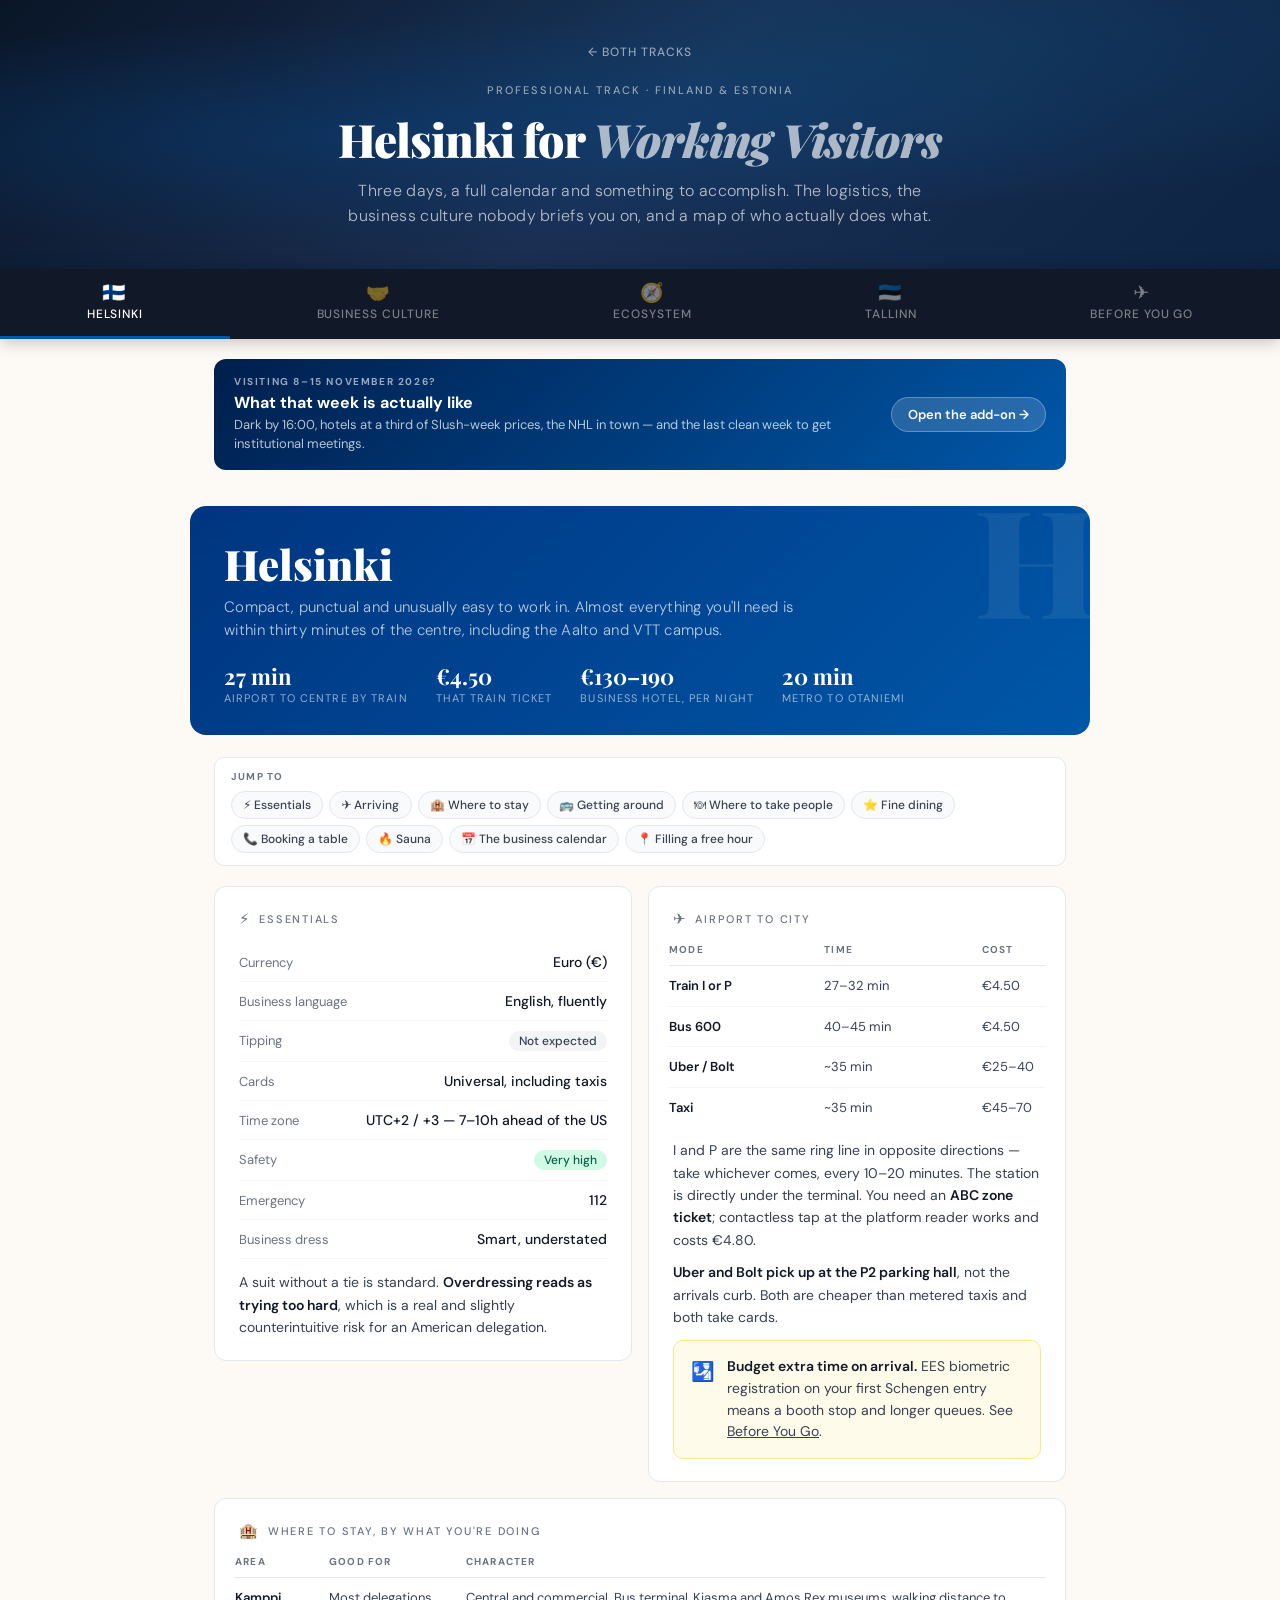
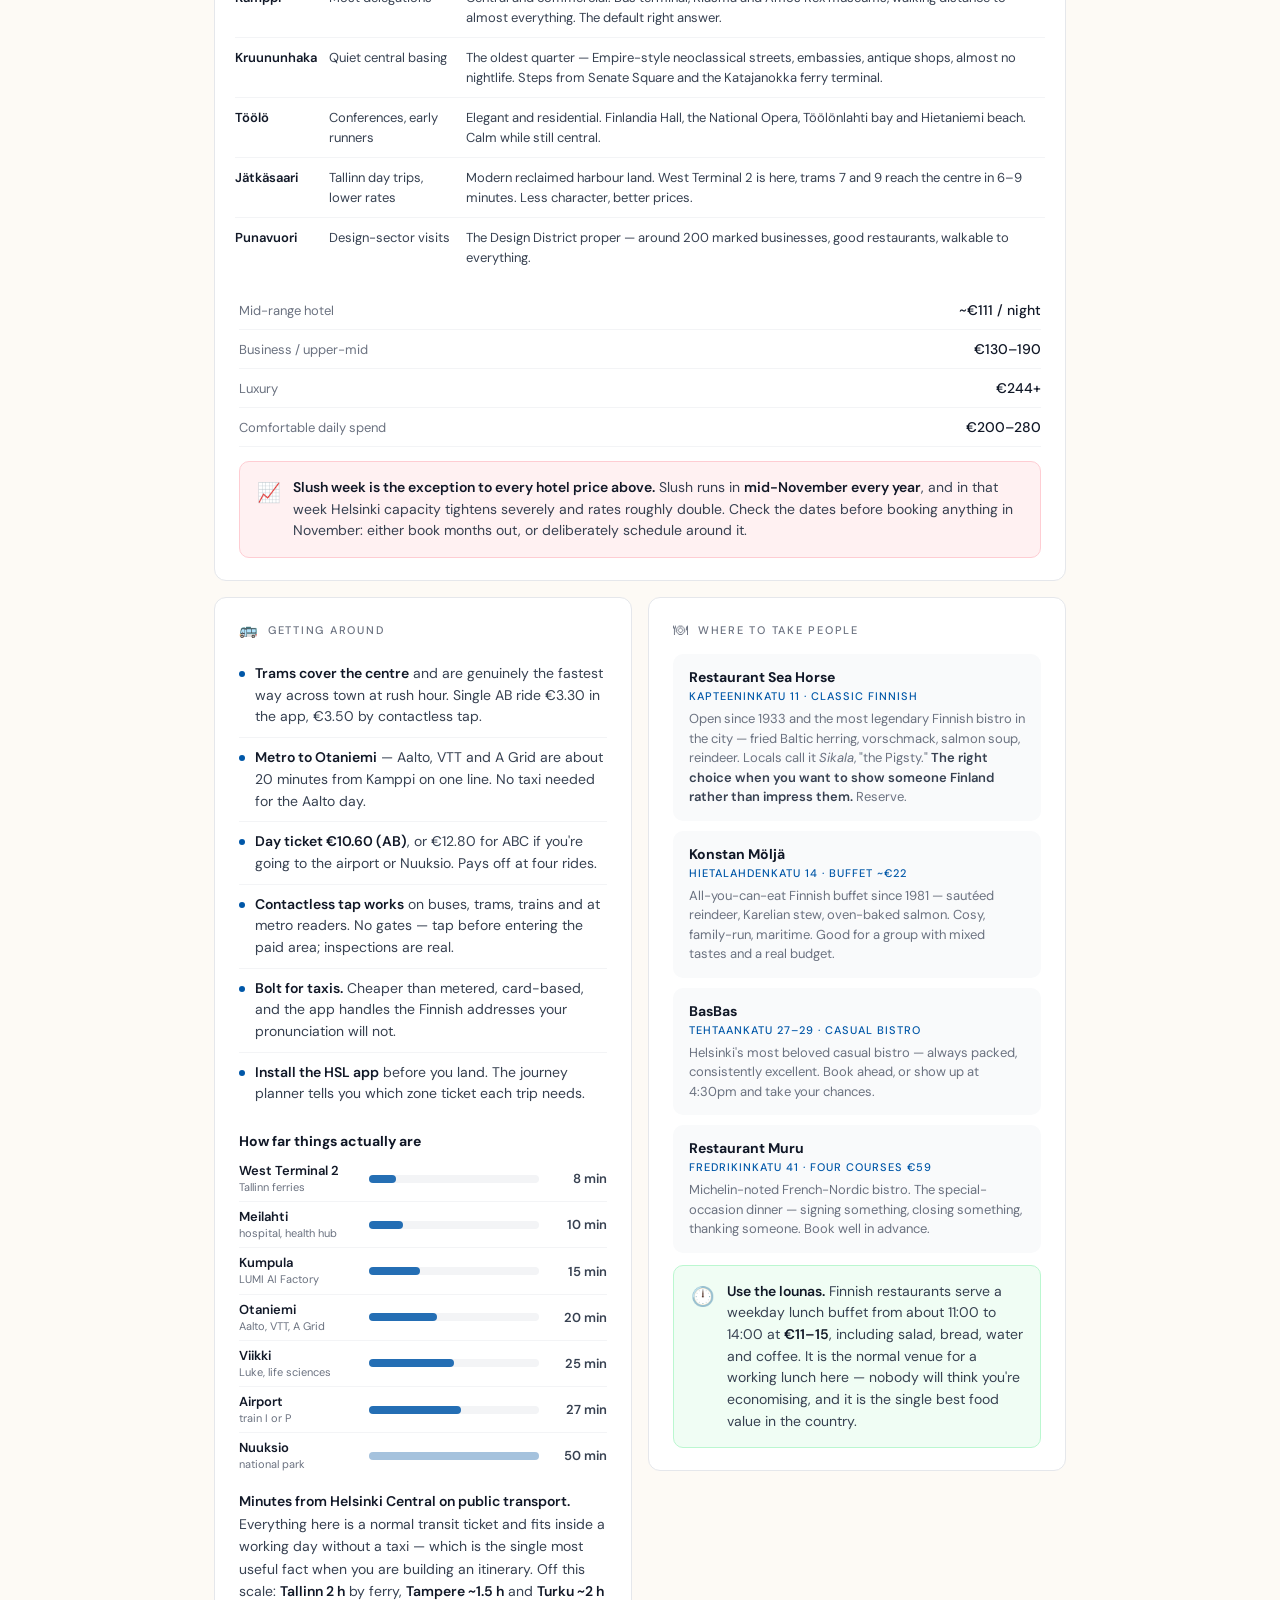
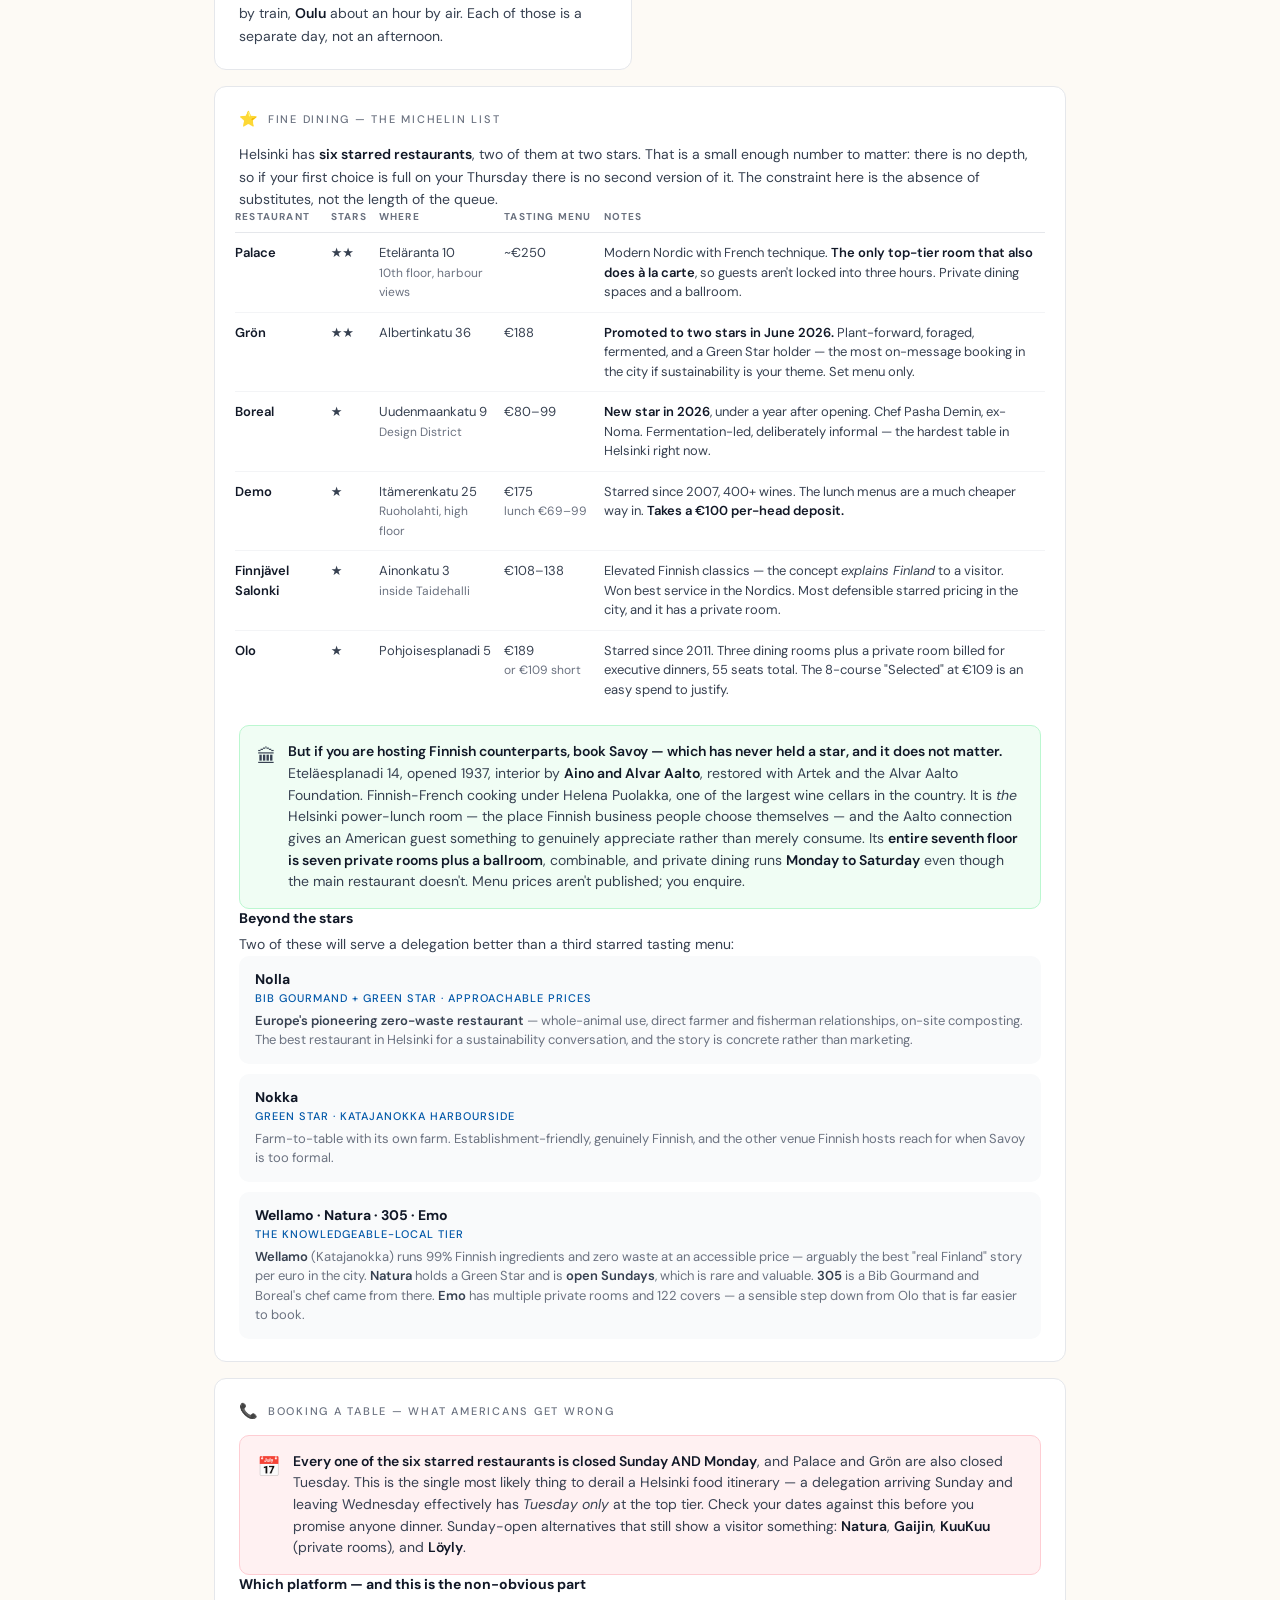
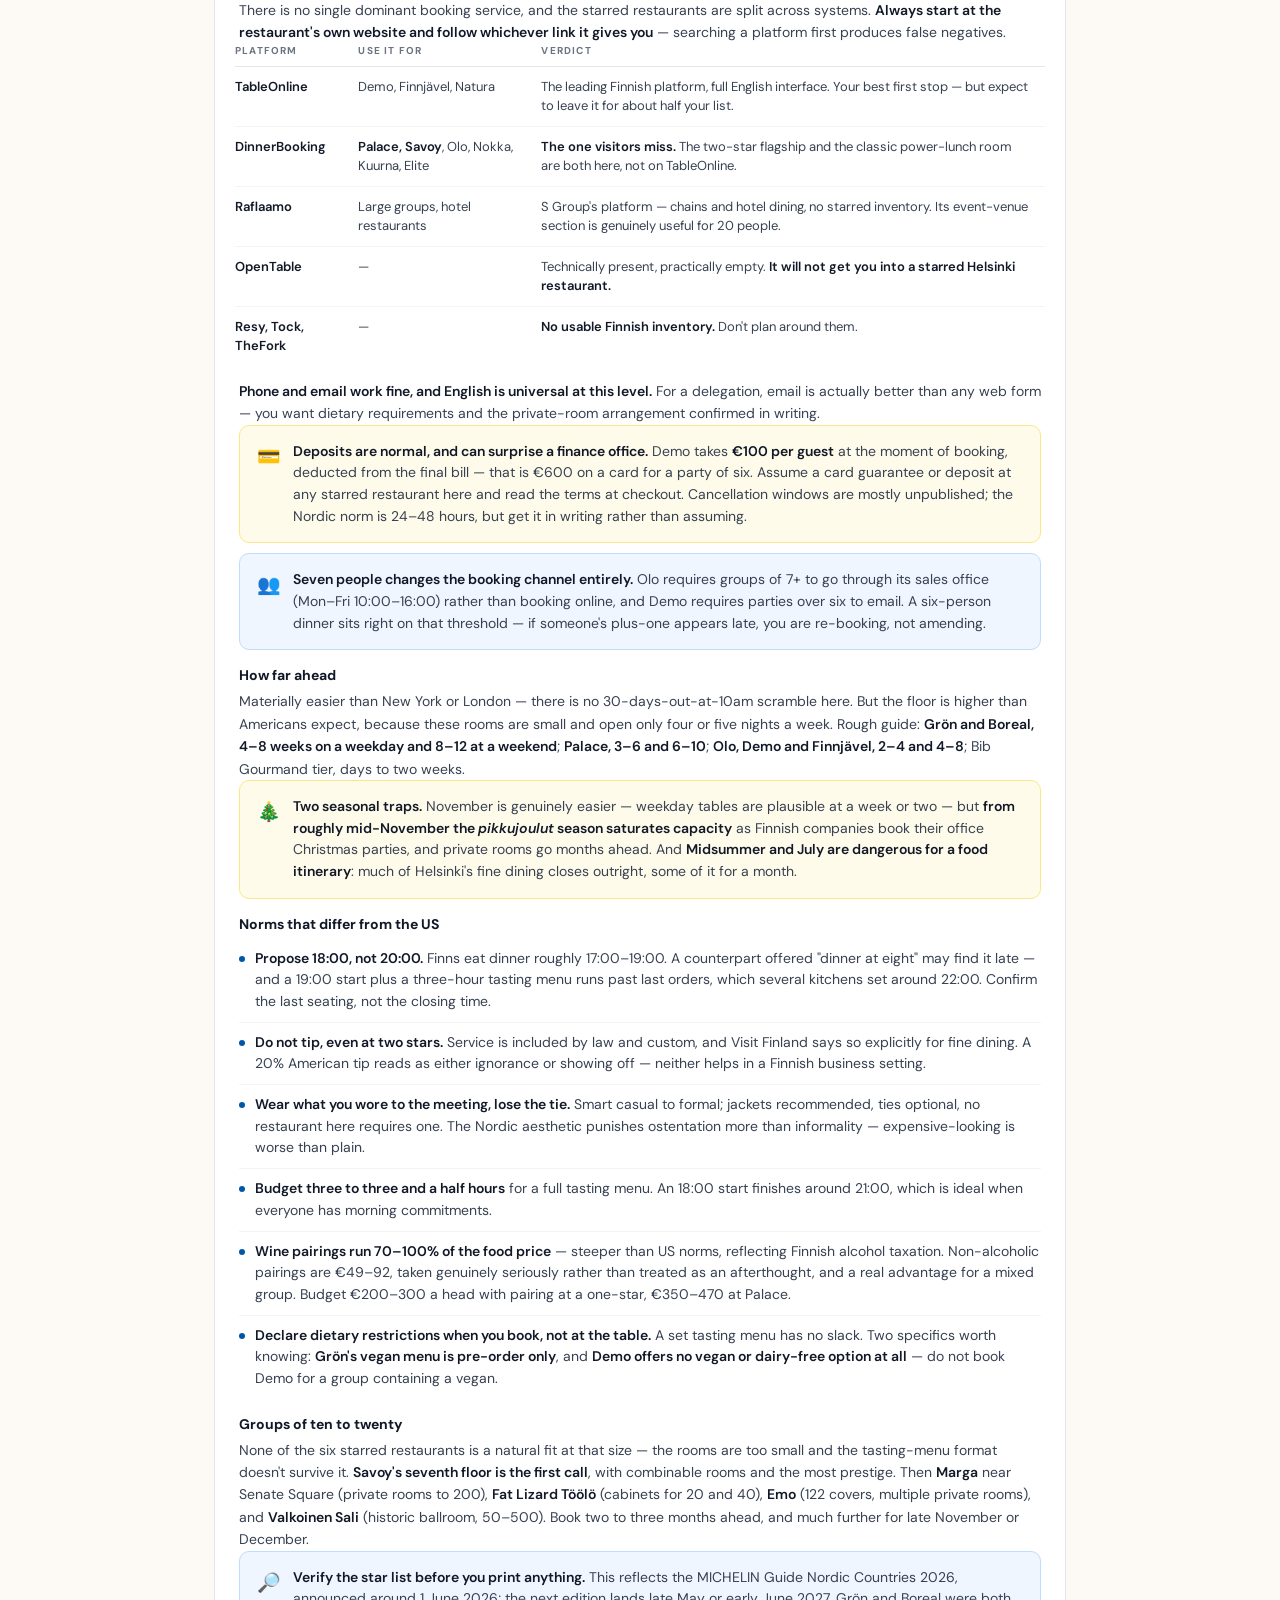
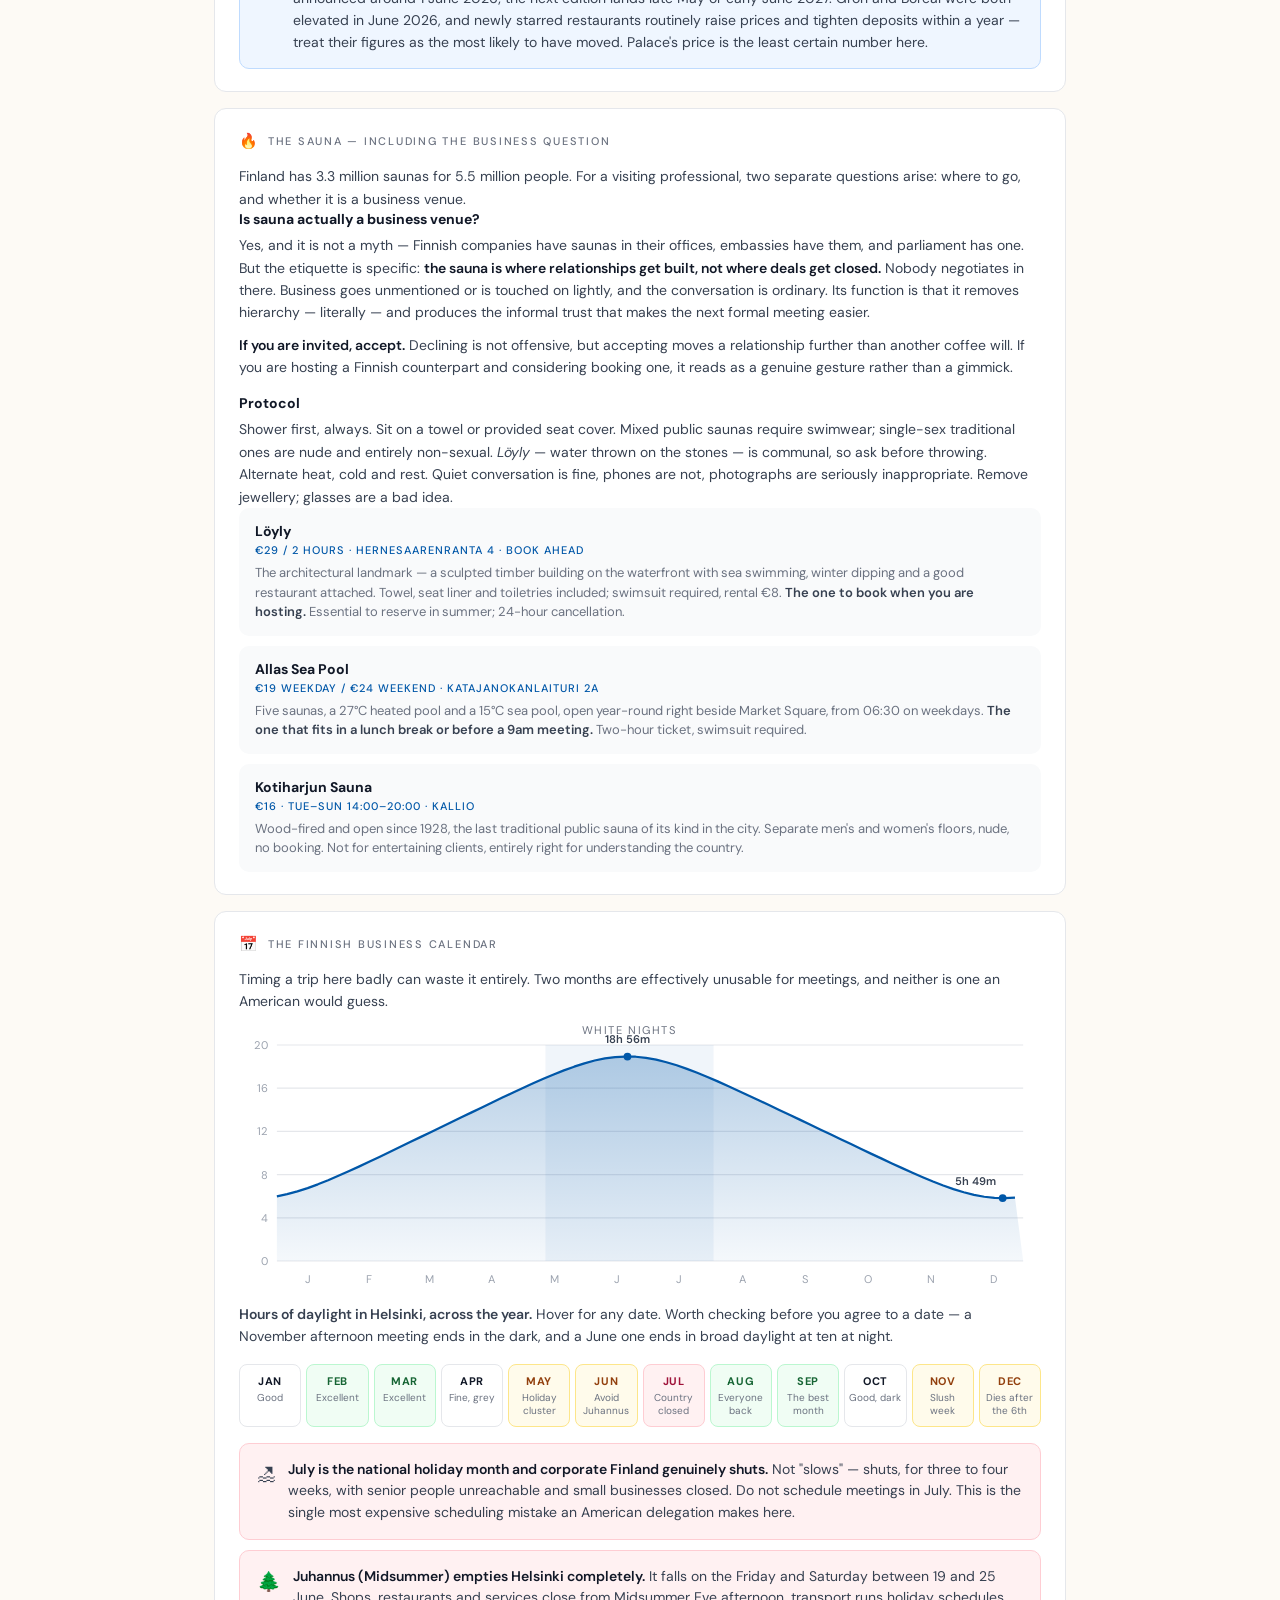
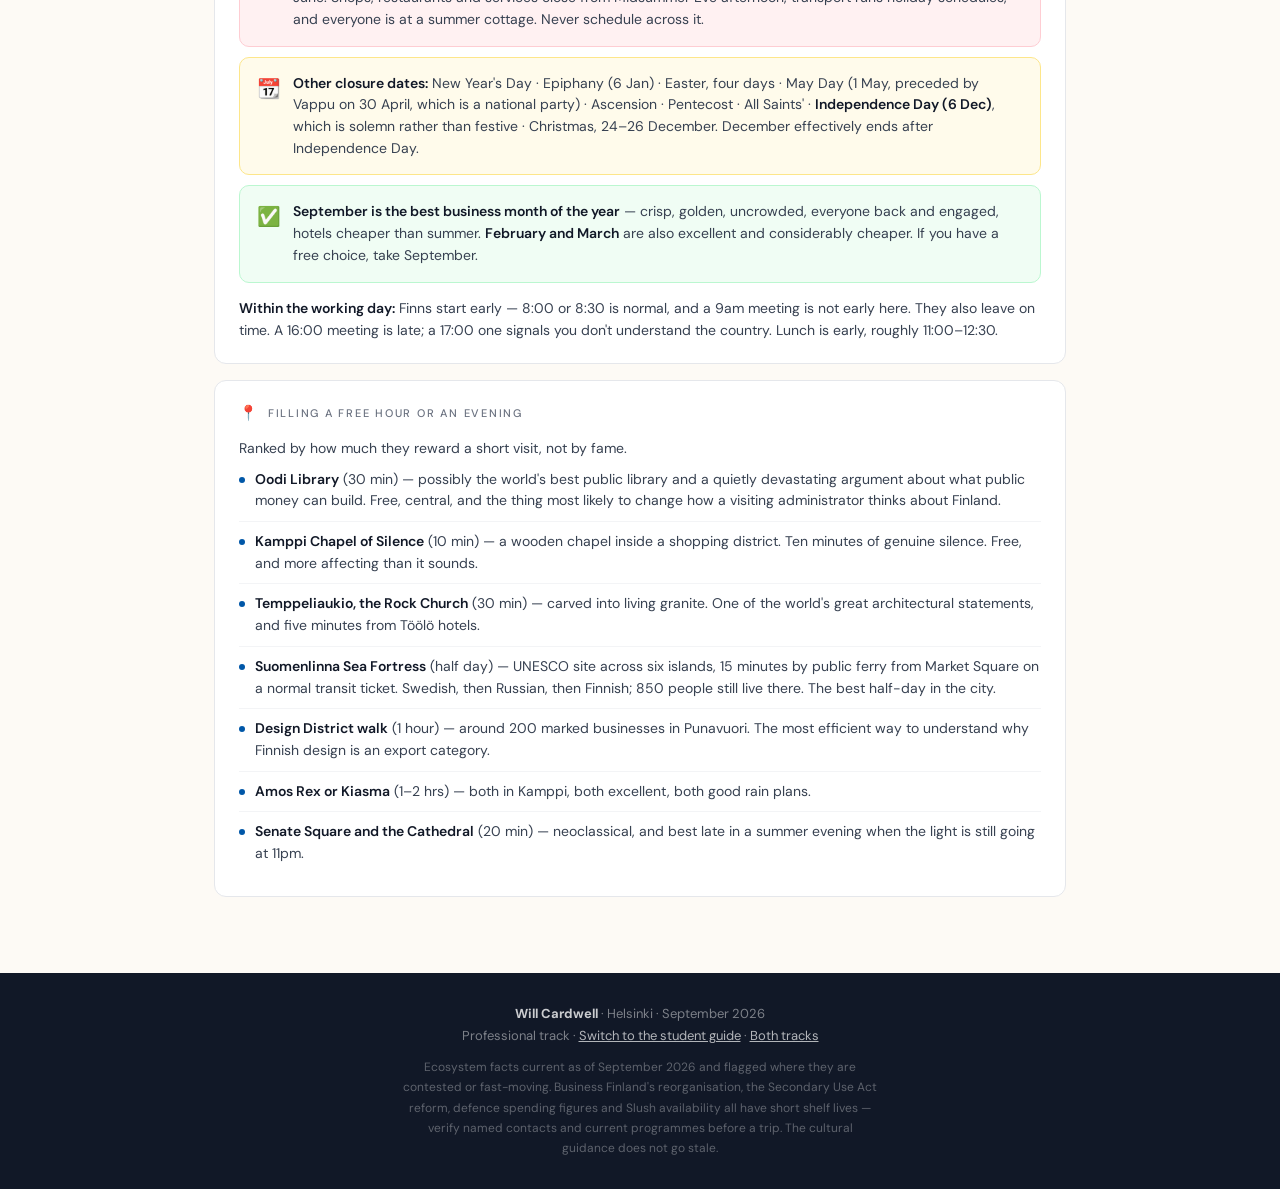
==== commit ef59b389: "Add daylight chart and travel-time strip" ====
--- a/professionals.html
+++ b/professionals.html
@@ -146,7 +146,45 @@
         <li><span class="dot"></span><span><strong>Bolt for taxis.</strong> Cheaper than metered, card-based, and the app handles the Finnish addresses your pronunciation will not.</span></li>
         <li><span class="dot"></span><span><strong>Install the HSL app</strong> before you land. The journey planner tells you which zone ticket each trip needs.</span></li>
       </ul>
-      <p style="margin-top:12px;"><strong>Beyond Helsinki:</strong> Turku is ~2 hours by train, Tampere ~1.5 hours, Oulu about an hour by air. Each is a separate day, not an afternoon.</p>
+      <h4 style="margin-top:18px;">How far things actually are</h4>
+      <div class="timestrip">
+        <div class="timestrip-row">
+          <div class="timestrip-name">West Terminal 2<span>Tallinn ferries</span></div>
+          <div class="timestrip-track"><div class="timestrip-fill" style="width:16%"></div></div>
+          <div class="timestrip-val">8 min</div>
+        </div>
+        <div class="timestrip-row">
+          <div class="timestrip-name">Meilahti<span>hospital, health hub</span></div>
+          <div class="timestrip-track"><div class="timestrip-fill" style="width:20%"></div></div>
+          <div class="timestrip-val">10 min</div>
+        </div>
+        <div class="timestrip-row">
+          <div class="timestrip-name">Kumpula<span>LUMI AI Factory</span></div>
+          <div class="timestrip-track"><div class="timestrip-fill" style="width:30%"></div></div>
+          <div class="timestrip-val">15 min</div>
+        </div>
+        <div class="timestrip-row">
+          <div class="timestrip-name">Otaniemi<span>Aalto, VTT, A Grid</span></div>
+          <div class="timestrip-track"><div class="timestrip-fill" style="width:40%"></div></div>
+          <div class="timestrip-val">20 min</div>
+        </div>
+        <div class="timestrip-row">
+          <div class="timestrip-name">Viikki<span>Luke, life sciences</span></div>
+          <div class="timestrip-track"><div class="timestrip-fill" style="width:50%"></div></div>
+          <div class="timestrip-val">25 min</div>
+        </div>
+        <div class="timestrip-row">
+          <div class="timestrip-name">Airport<span>train I or P</span></div>
+          <div class="timestrip-track"><div class="timestrip-fill" style="width:54%"></div></div>
+          <div class="timestrip-val">27 min</div>
+        </div>
+        <div class="timestrip-row">
+          <div class="timestrip-name">Nuuksio<span>national park</span></div>
+          <div class="timestrip-track"><div class="timestrip-fill far" style="width:100%"></div></div>
+          <div class="timestrip-val">50 min</div>
+        </div>
+      </div>
+      <p class="timestrip-note"><strong>Minutes from Helsinki Central on public transport.</strong> Everything here is a normal transit ticket and fits inside a working day without a taxi — which is the single most useful fact when you are building an itinerary. Off this scale: <strong>Tallinn 2 h</strong> by ferry, <strong>Tampere ~1.5 h</strong> and <strong>Turku ~2 h</strong> by train, <strong>Oulu</strong> about an hour by air. Each of those is a separate day, not an afternoon.</p>
     </div>
 
     <div class="card" id="fi-eat">
@@ -306,6 +344,8 @@
     <div class="card span-2" id="fi-hours">
       <div class="card-title"><span class="card-title-icon">📅</span>The Finnish Business Calendar</div>
       <p>Timing a trip here badly can waste it entirely. Two months are effectively unusable for meetings, and neither is one an American would guess.</p>
+      <div class="chart" data-daylight>Daylight in Helsinki runs from 5h49m at the winter solstice to 18h56m at the summer solstice.</div>
+      <p class="chart-caption"><strong>Hours of daylight in Helsinki, across the year.</strong> Hover for any date. Worth checking before you agree to a date — a November afternoon meeting ends in the dark, and a June one ends in broad daylight at ten at night.</p>
       <div class="months" style="margin:16px 0;">
         <div class="mon mon-ok"><div class="mon-name">Jan</div><div class="mon-note">Good</div></div>
         <div class="mon mon-best"><div class="mon-name">Feb</div><div class="mon-note">Excellent</div></div>
@@ -1052,6 +1092,8 @@
   <div class="footer-note">Ecosystem facts current as of September 2026 and flagged where they are contested or fast-moving. Business Finland's reorganisation, the Secondary Use Act reform, defence spending figures and Slush availability all have short shelf lives — verify named contacts and current programmes before a trip. The cultural guidance does not go stale.</div>
 </footer>
 
+<script src="charts.js"></script>
+
 <script>
 (function () {
   var buttons = document.querySelectorAll('.city-btn');
--- a/style.css
+++ b/style.css
@@ -729,6 +729,86 @@
   color: var(--soft);
 }
 
+/* ── DAYLIGHT CHART ─────────────────────────────────── */
+/* Single series, so one hue and no legend — the caption names it.
+   The values also appear in the table beside it, so the tooltip
+   enhances rather than gates. */
+.chart {
+  --chart-ink: var(--fi-accent);
+  margin: 4px 0 2px;
+}
+.stu .chart { --chart-ink: var(--stu); }
+.daylight-wrap { position: relative; }
+.daylight-svg { width: 100%; height: auto; display: block; overflow: visible; }
+
+.daylight-grid  { stroke: var(--border); stroke-width: 1; }
+.daylight-line  { fill: none; stroke: var(--chart-ink); stroke-width: 2; stroke-linejoin: round; }
+.daylight-tick,
+.daylight-month { fill: var(--faint); font-size: 10px; font-variant-numeric: tabular-nums; }
+.daylight-month { letter-spacing: 0.06em; }
+
+.daylight-band      { fill: var(--chart-ink); opacity: 0.06; }
+.daylight-bandlabel { fill: var(--soft); font-size: 10px; letter-spacing: 0.14em; text-transform: uppercase; }
+
+.daylight-window     { fill: var(--chart-ink); opacity: 0.16; }
+.daylight-dot        { fill: var(--chart-ink); stroke: var(--card-bg); stroke-width: 2; }
+.daylight-callout    { fill: var(--dark); font-size: 11px; font-weight: 700; letter-spacing: 0.04em; }
+.daylight-calloutsub { fill: var(--soft); font-size: 10px; font-variant-numeric: tabular-nums; }
+
+.daylight-extreme      { fill: var(--chart-ink); }
+.daylight-extremelabel { fill: var(--mid); font-size: 10px; font-weight: 600; font-variant-numeric: tabular-nums; }
+
+.daylight-cross    { stroke: var(--faint); stroke-width: 1; pointer-events: none; transition: opacity 0.12s ease; }
+.daylight-hoverdot { fill: var(--chart-ink); stroke: var(--card-bg); stroke-width: 2; pointer-events: none; transition: opacity 0.12s ease; }
+
+.daylight-tip {
+  position: absolute;
+  top: -6px;
+  background: var(--dark);
+  color: white;
+  font-size: 11.5px;
+  padding: 5px 10px;
+  border-radius: 6px;
+  white-space: nowrap;
+  pointer-events: none;
+  opacity: 0;
+  transition: opacity 0.12s ease;
+  font-variant-numeric: tabular-nums;
+}
+.chart-caption {
+  font-size: 12px;
+  color: var(--soft);
+  line-height: 1.5;
+  margin-top: 8px;
+}
+.chart-caption strong { color: var(--mid); }
+
+/* ── TRAVEL-TIME STRIP ──────────────────────────────── */
+/* A time scale rather than a map — minutes from Helsinki Central
+   is the thing you actually plan a day around. */
+.timestrip { margin: 6px 0 2px; }
+.timestrip-row {
+  display: grid;
+  grid-template-columns: 118px 1fr 56px;
+  align-items: center;
+  gap: 12px;
+  padding: 7px 0;
+  border-bottom: 1px solid var(--hairline);
+  font-size: 13px;
+}
+.timestrip-row:last-of-type { border-bottom: none; }
+.timestrip-name { font-weight: 600; color: var(--dark); line-height: 1.3; }
+.timestrip-name span { display: block; font-weight: 400; font-size: 11px; color: var(--soft); }
+.timestrip-track { position: relative; height: 8px; border-radius: 4px; background: var(--hairline); }
+.timestrip-fill  { position: absolute; top: 0; bottom: 0; left: 0; border-radius: 4px; background: var(--fi-accent); opacity: 0.85; }
+.stu .timestrip-fill { background: var(--stu); }
+.timestrip-fill.far { opacity: 0.32; }
+.timestrip-val { text-align: right; font-weight: 600; font-variant-numeric: tabular-nums; color: var(--mid); }
+.timestrip-note { font-size: 12px; color: var(--soft); margin-top: 12px; line-height: 1.55; }
+@media (max-width: 520px) {
+  .timestrip-row { grid-template-columns: 96px 1fr 48px; gap: 8px; font-size: 12px; }
+}
+
 /* ── FOOTER ─────────────────────────────────────────── */
 .primer-footer {
   background: var(--dark);
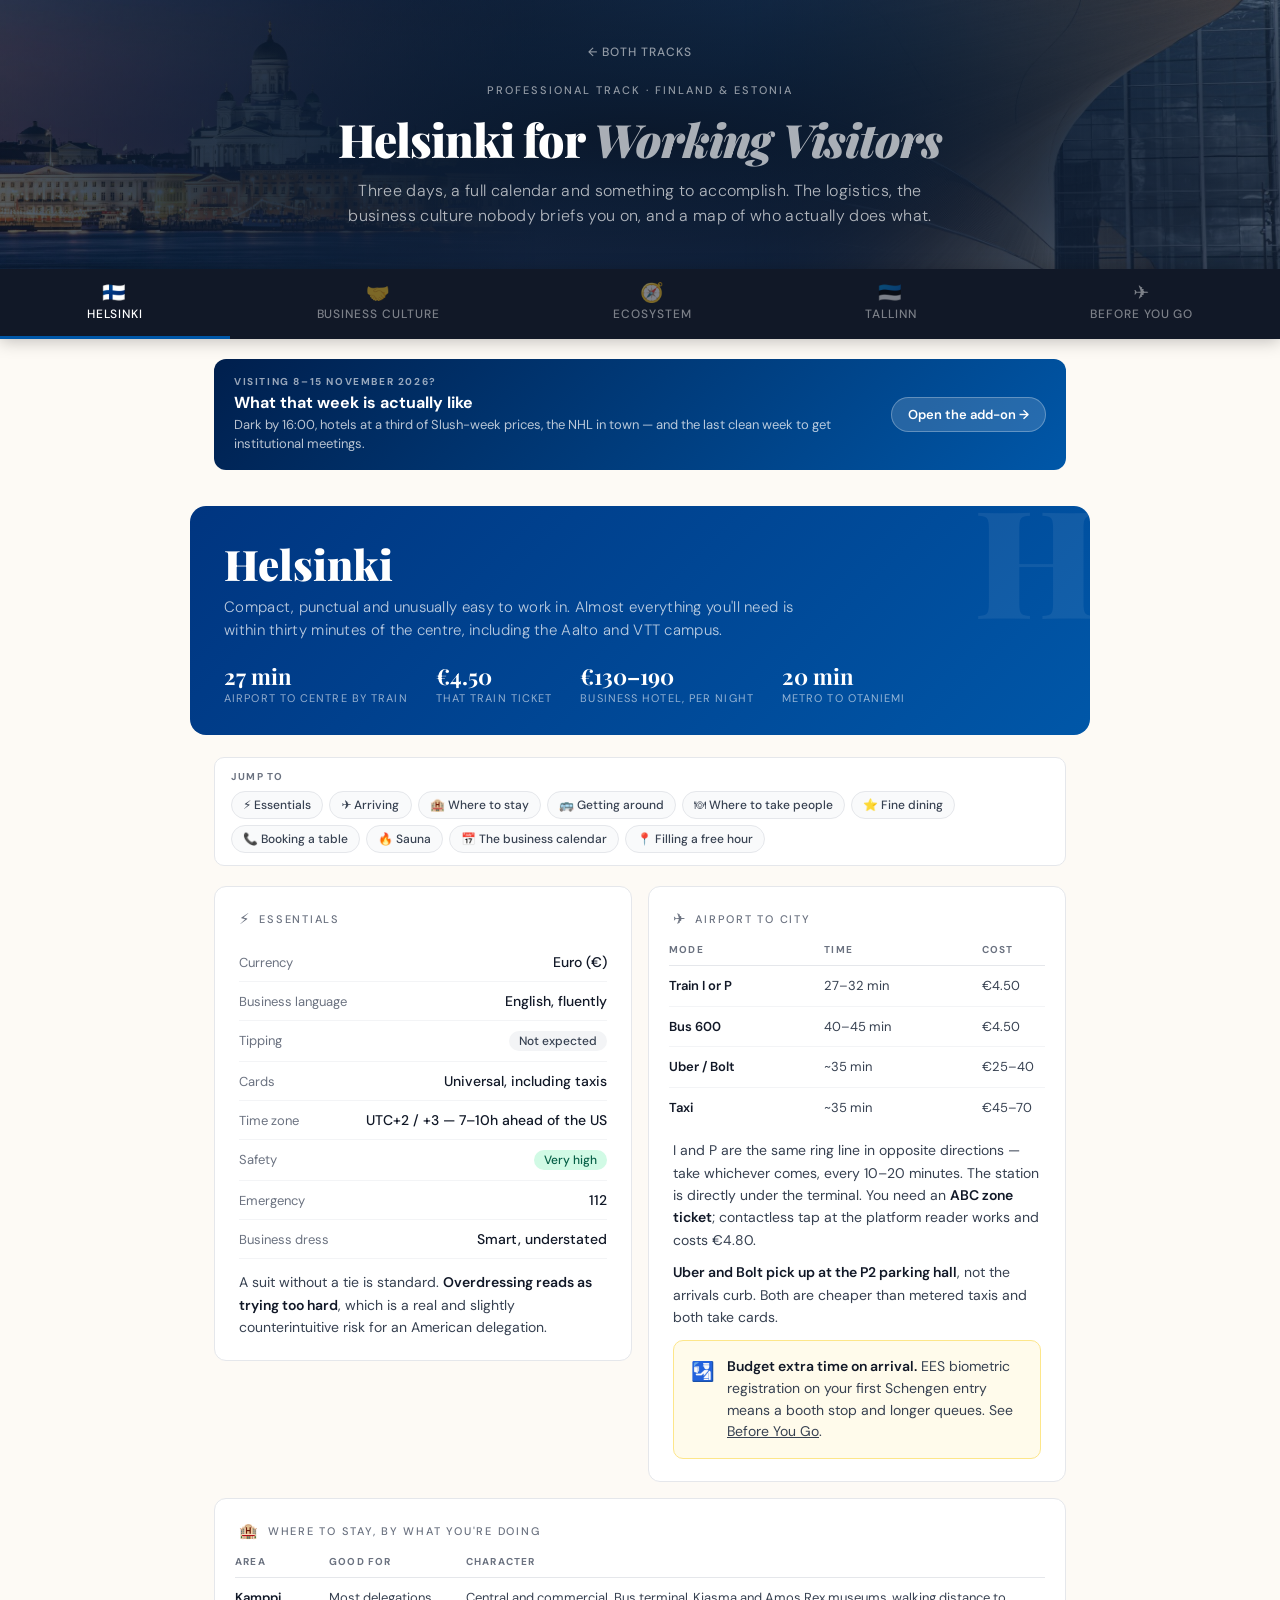
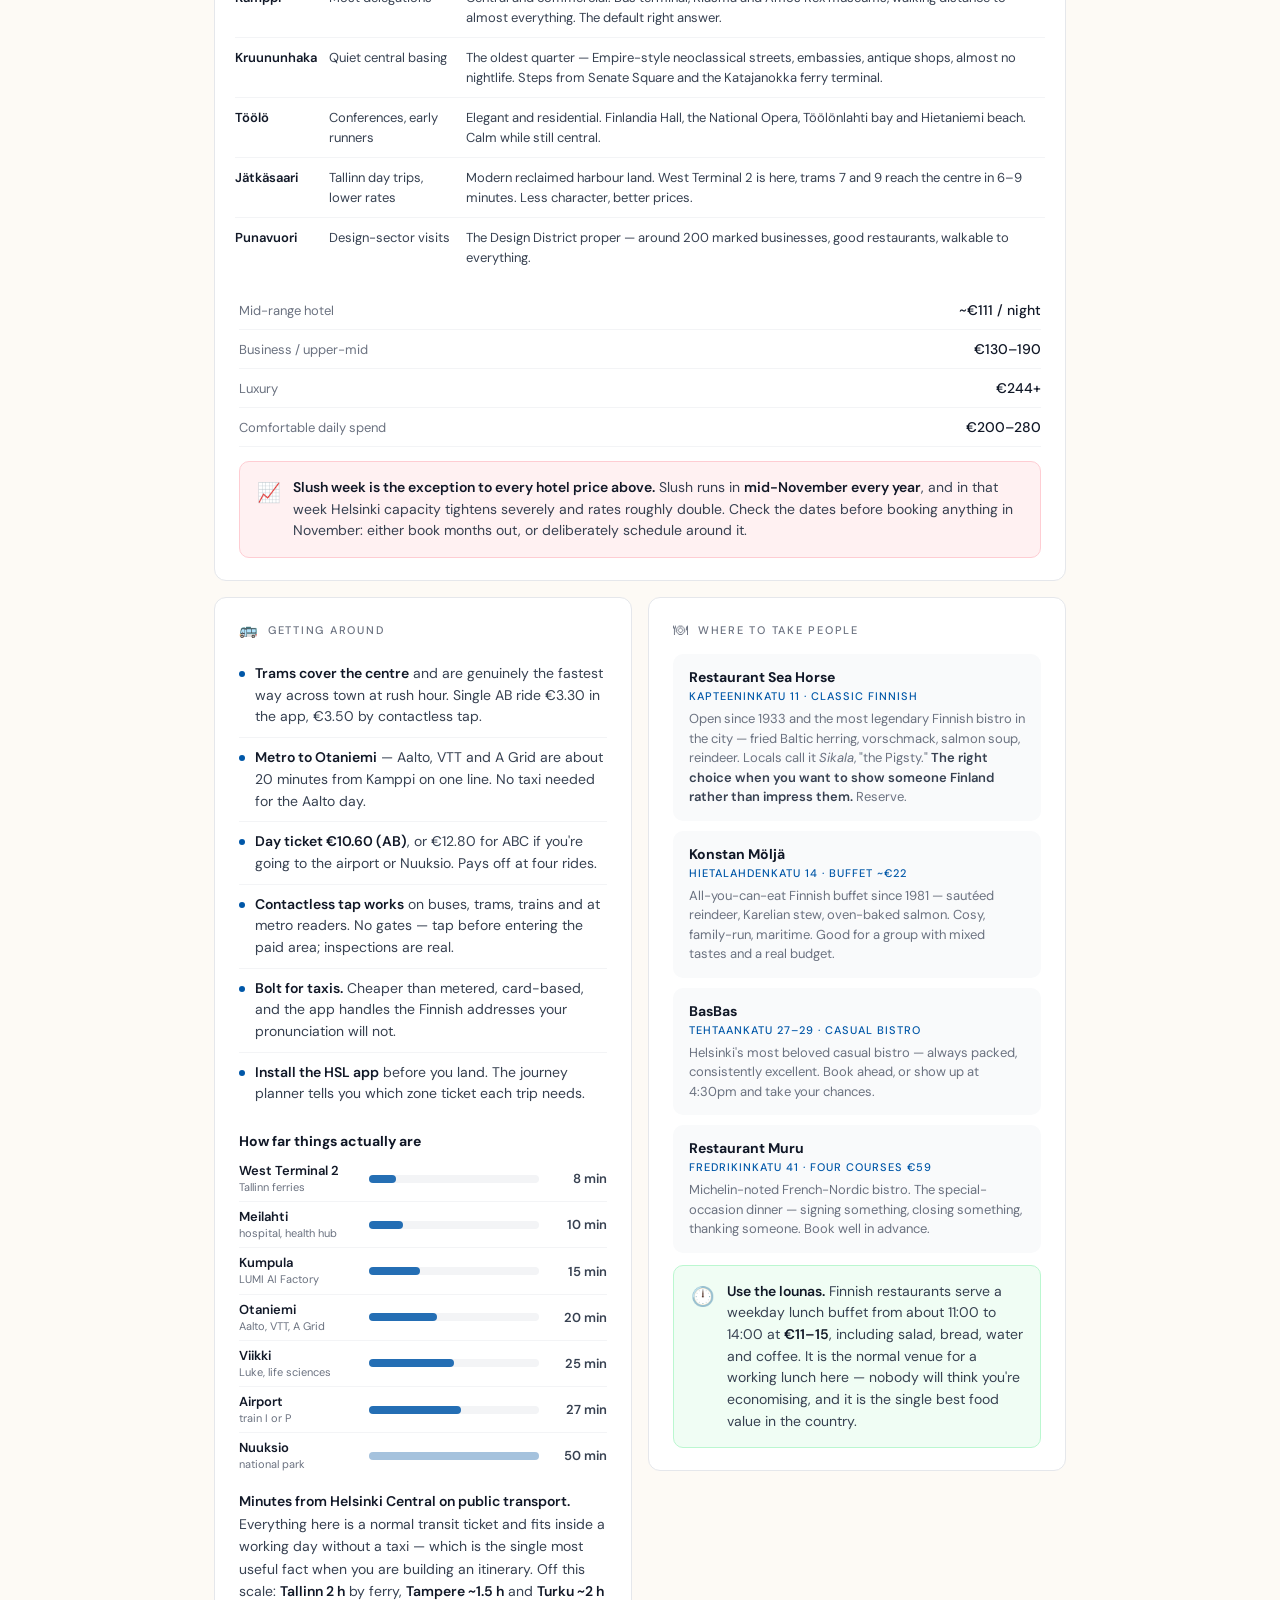
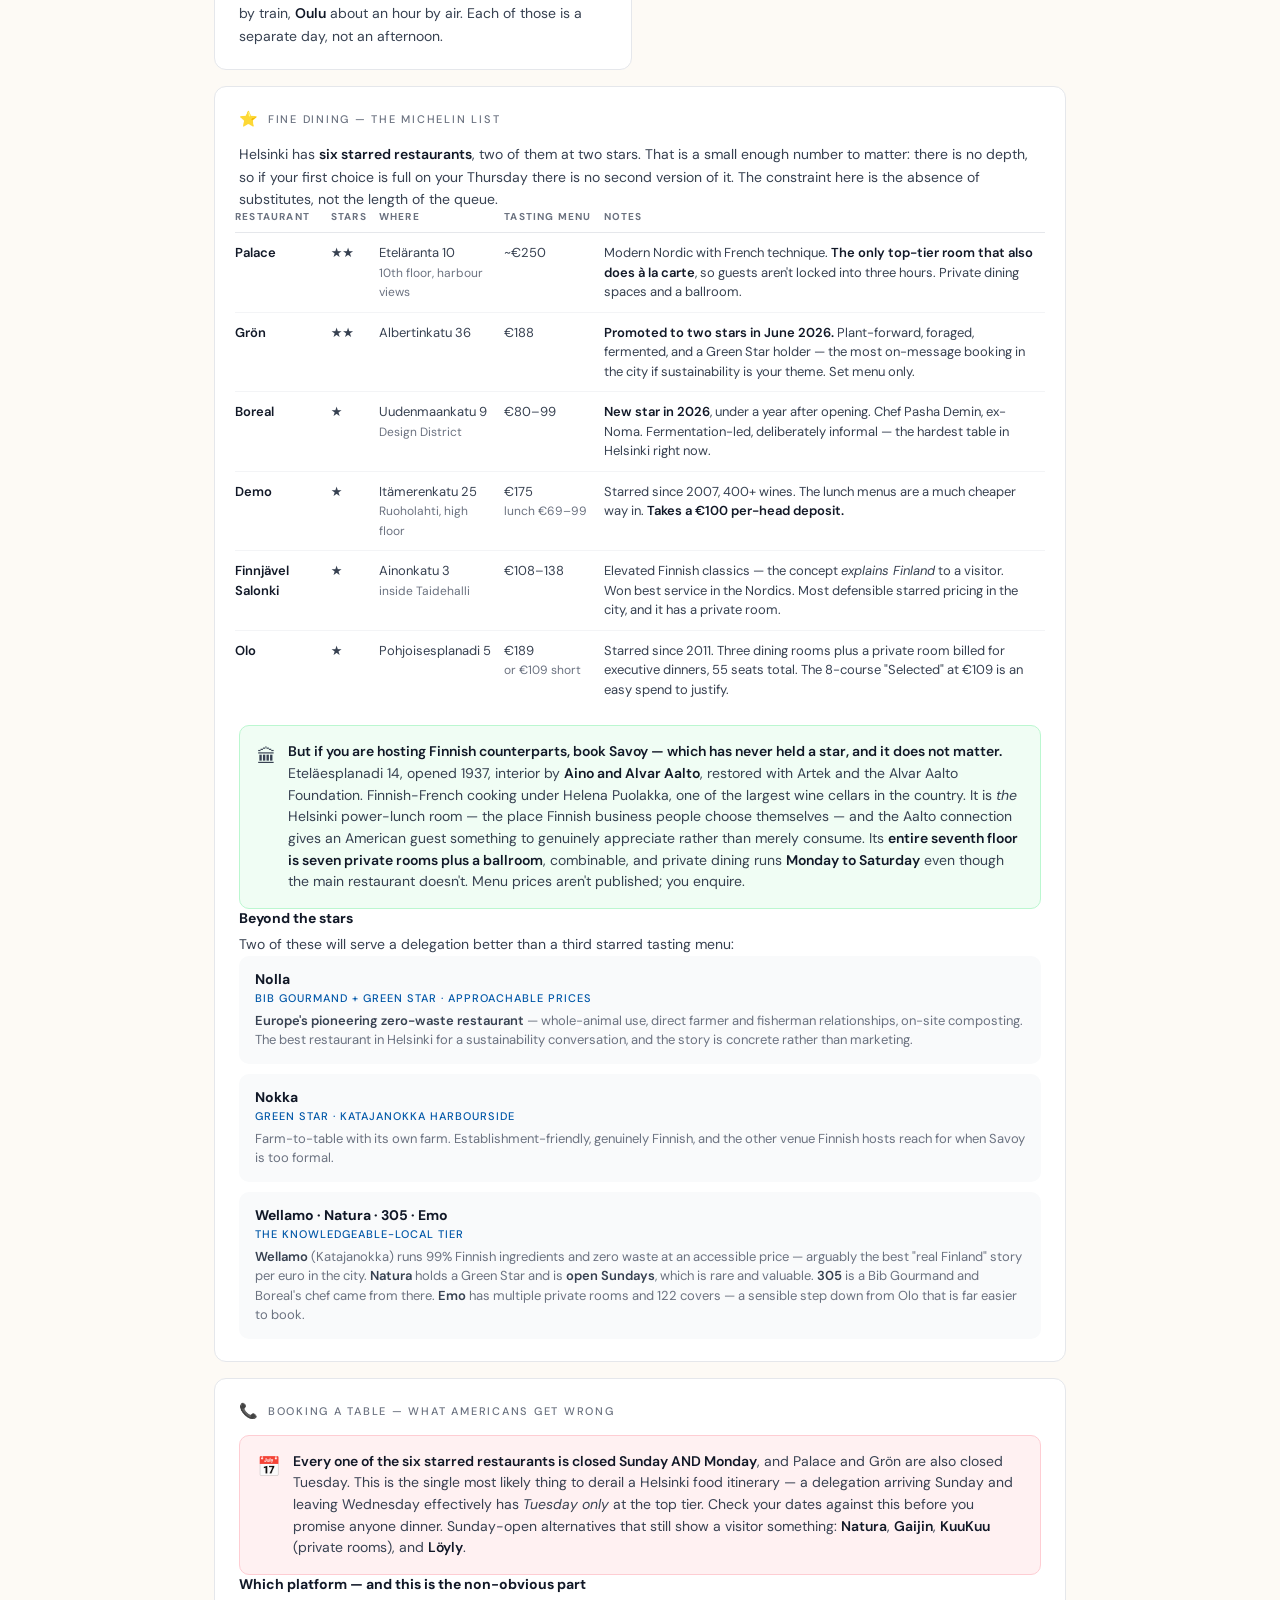
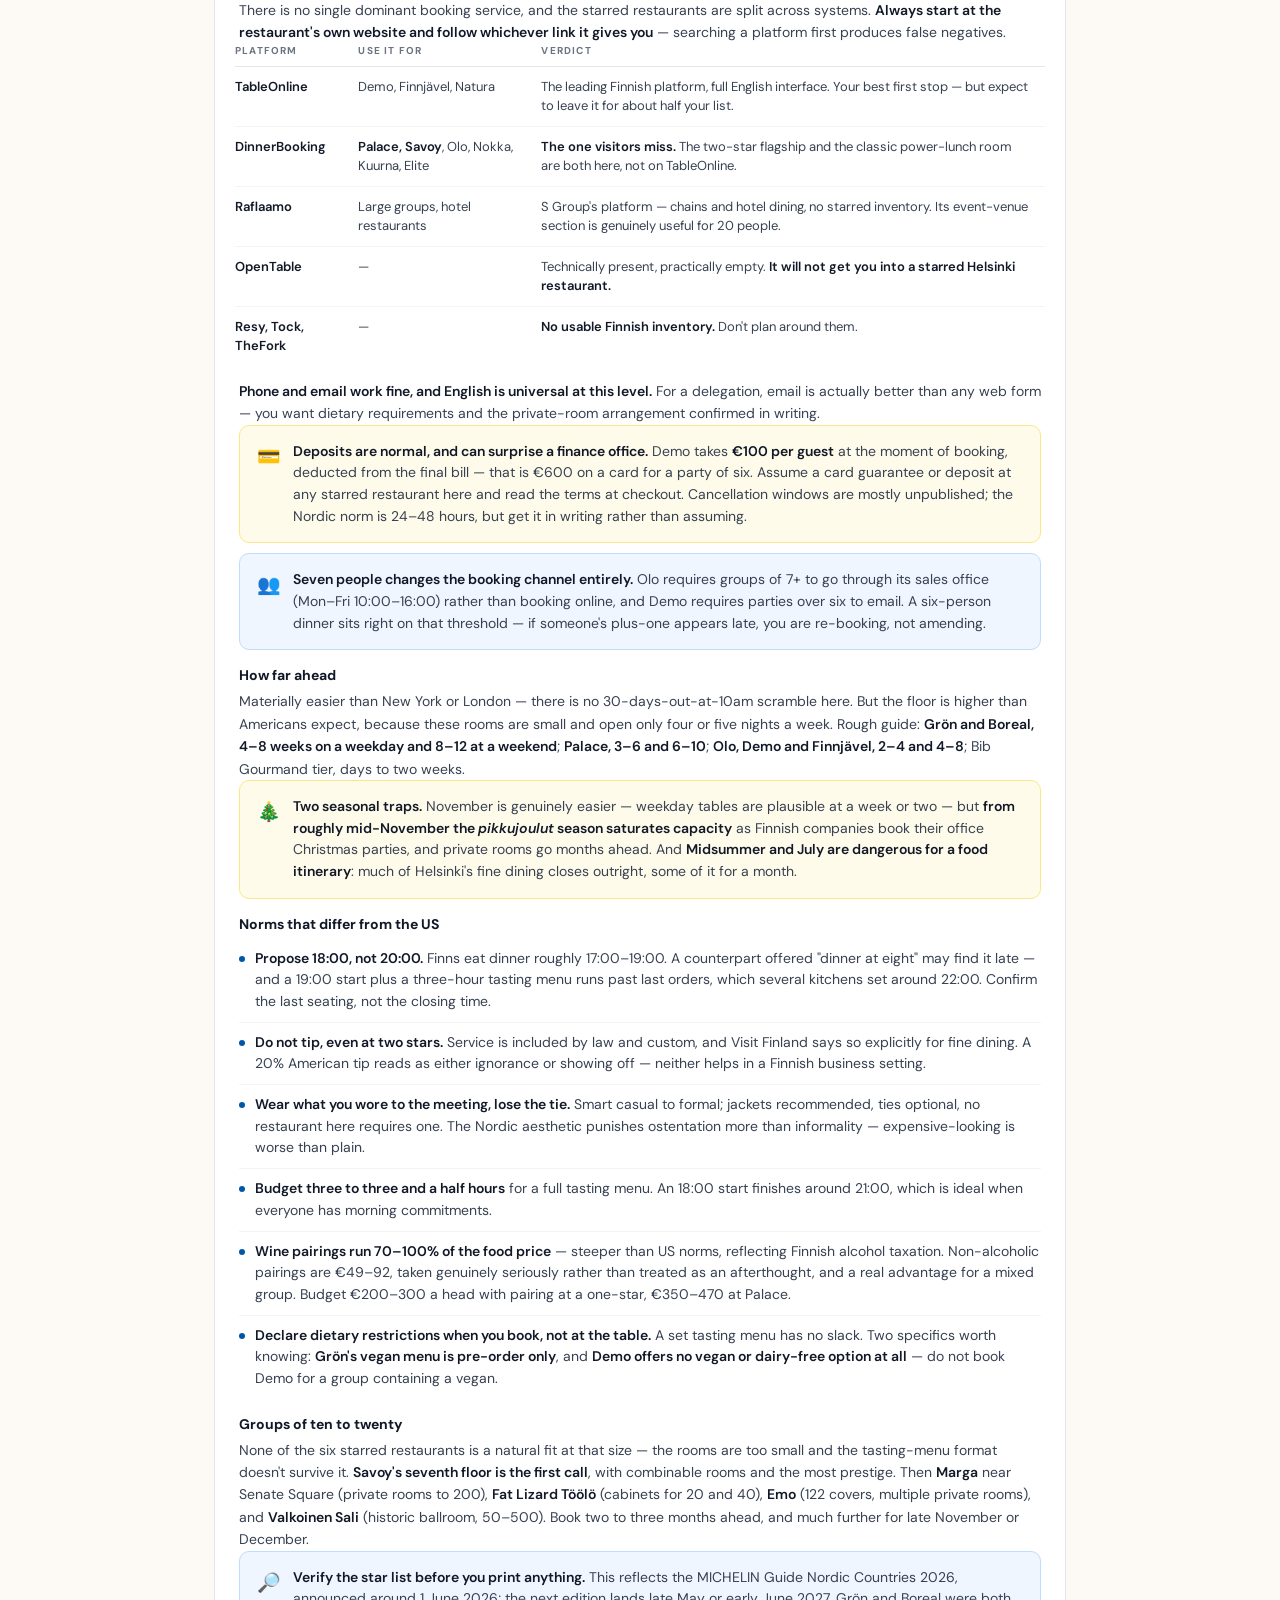
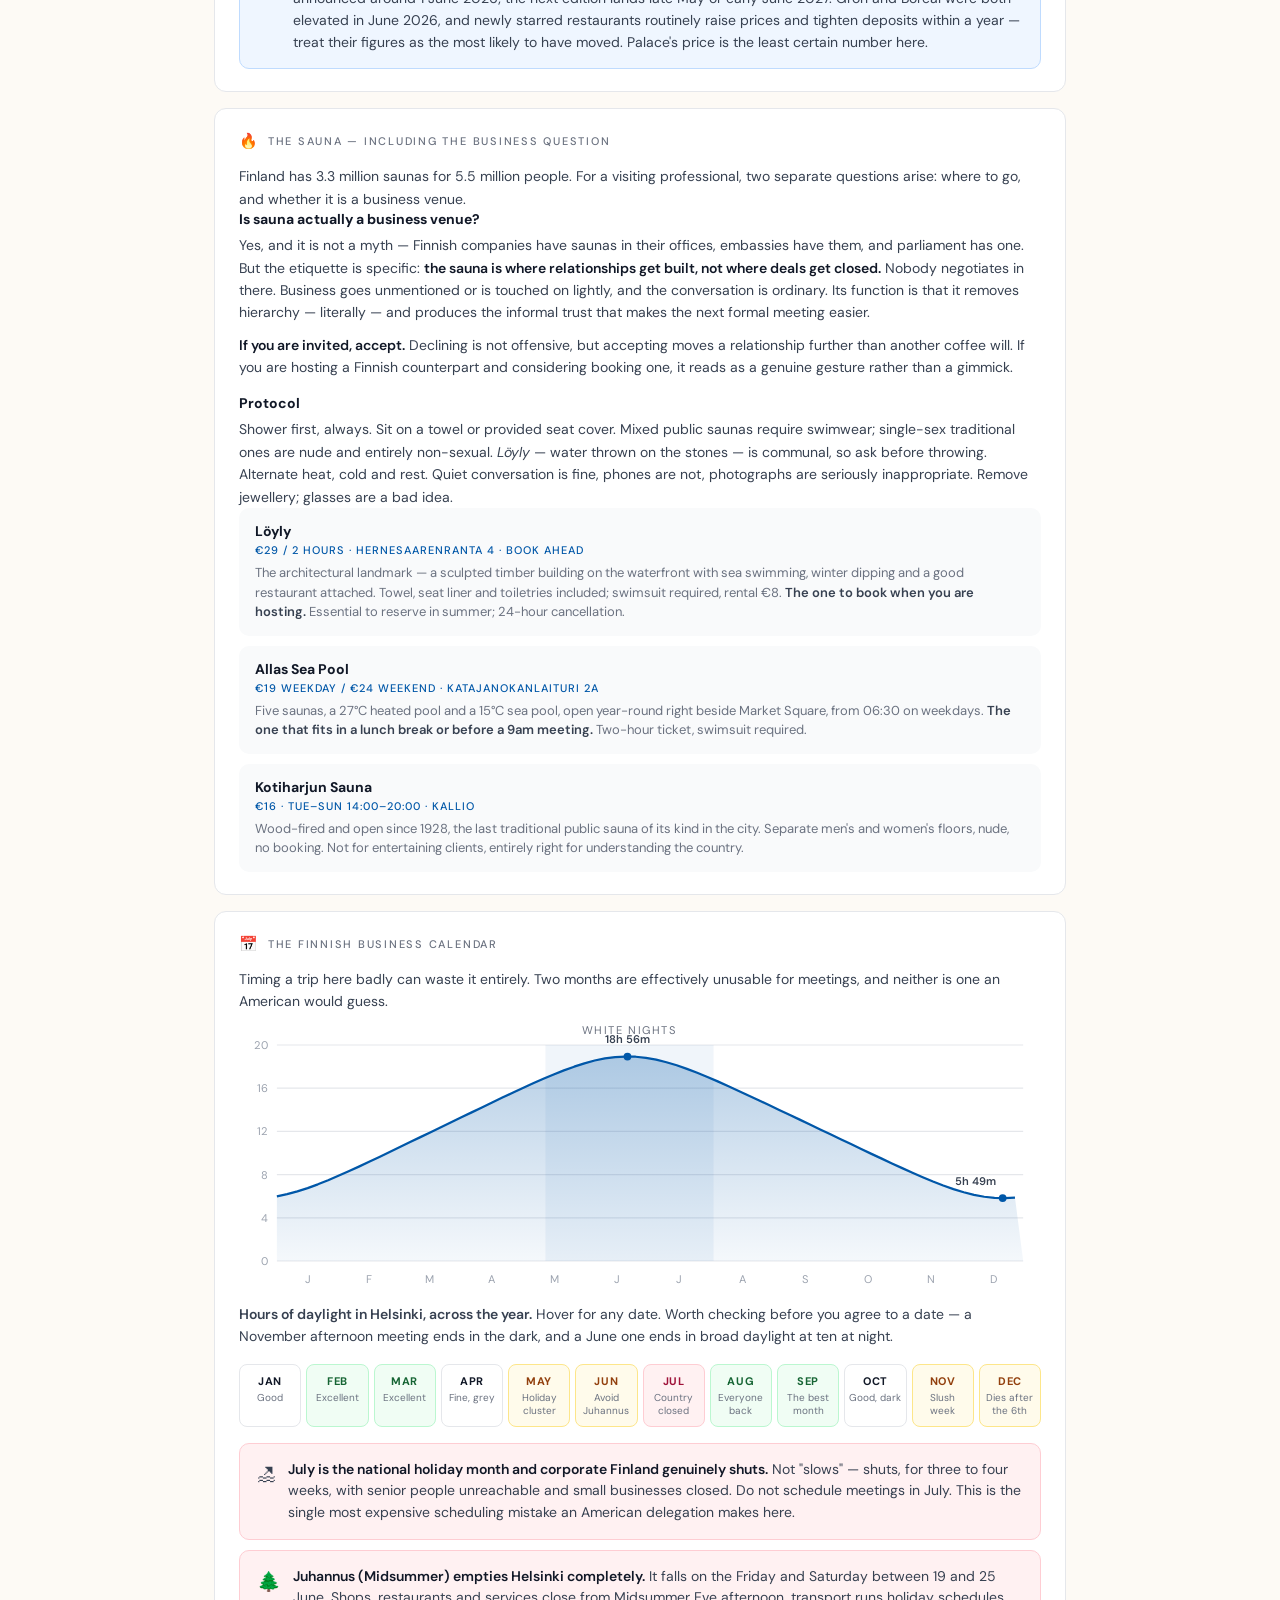
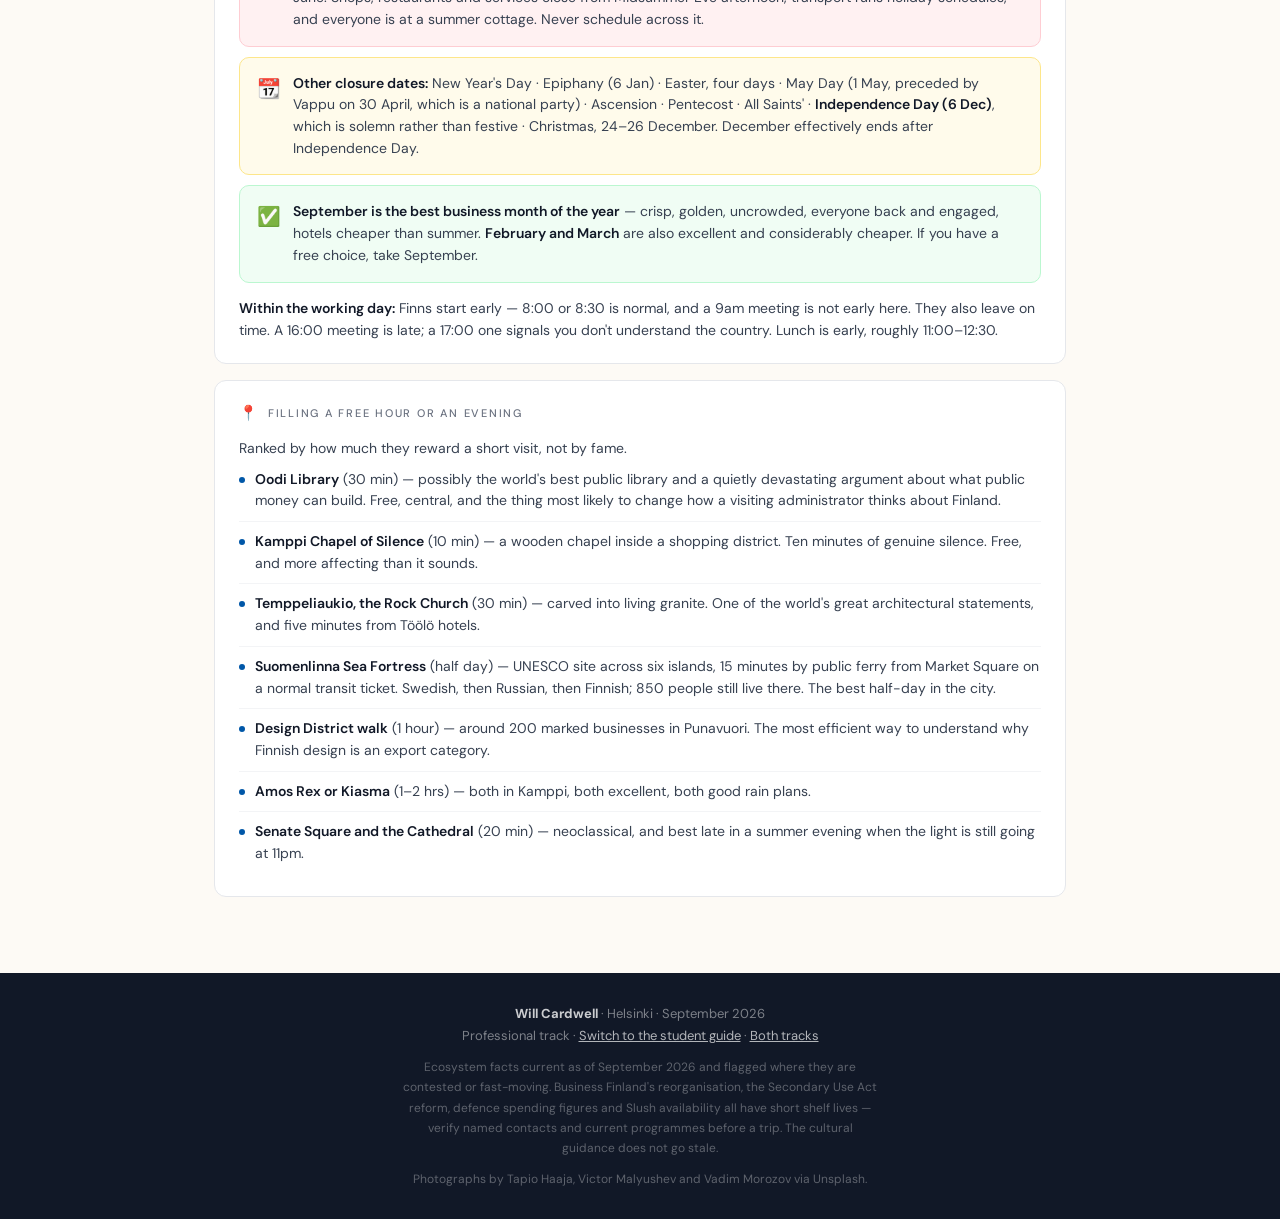
==== commit 6ad87752: "Adding new images" ====
--- a/professionals.html
+++ b/professionals.html
@@ -13,6 +13,8 @@
 <body class="pro">
 
 <header class="hero hero-compact">
+  <div class="hero-photo hero-photo-l" style="--img:url('images/helsinki-cathedral-dusk.jpg')" role="presentation"></div>
+  <div class="hero-photo hero-photo-r" style="--img:url('images/helsinki-oodi.jpg')" role="presentation"></div>
   <a class="hero-back" href="index.html">← Both tracks</a>
   <div class="hero-tag">Professional Track · Finland &amp; Estonia</div>
   <h1>Helsinki for <em>Working Visitors</em></h1>
@@ -1090,6 +1092,7 @@
   <strong>Will Cardwell</strong> · Helsinki · September 2026<br>
   Professional track · <a href="students.html">Switch to the student guide</a> · <a href="index.html">Both tracks</a>
   <div class="footer-note">Ecosystem facts current as of September 2026 and flagged where they are contested or fast-moving. Business Finland's reorganisation, the Secondary Use Act reform, defence spending figures and Slush availability all have short shelf lives — verify named contacts and current programmes before a trip. The cultural guidance does not go stale.</div>
+  <div class="footer-note">Photographs by Tapio Haaja, Victor Malyushev and Vadim Morozov via Unsplash.</div>
 </footer>
 
 <script src="charts.js"></script>
--- a/style.css
+++ b/style.css
@@ -82,7 +82,56 @@
   background: radial-gradient(ellipse at 30% 50%, rgba(0,85,168,0.30) 0%, transparent 60%),
               radial-gradient(ellipse at 70% 20%, rgba(0,106,167,0.20) 0%, transparent 50%);
 }
-.hero > * { position: relative; }
+.hero > * { position: relative; z-index: 2; }
+
+/* ── HERO PHOTOGRAPHY ───────────────────────────────── */
+/* Photos sit at the outer edges and dissolve into the navy toward the
+   centre, so the gradient still carries the text. Set the image with
+   an inline --img on each panel. */
+.hero-photo {
+  position: absolute;
+  top: 0;
+  bottom: 0;
+  width: 42%;
+  z-index: 1;
+  background-image: var(--img);
+  background-size: cover;
+  background-position: center;
+  opacity: 0.58;
+  pointer-events: none;
+}
+.hero-photo-l {
+  left: 0;
+  -webkit-mask-image: linear-gradient(to right, rgba(0,0,0,0.95) 0%, rgba(0,0,0,0.6) 45%, transparent 100%);
+          mask-image: linear-gradient(to right, rgba(0,0,0,0.95) 0%, rgba(0,0,0,0.6) 45%, transparent 100%);
+}
+.hero-photo-r {
+  right: 0;
+  -webkit-mask-image: linear-gradient(to left, rgba(0,0,0,0.95) 0%, rgba(0,0,0,0.6) 45%, transparent 100%);
+          mask-image: linear-gradient(to left, rgba(0,0,0,0.95) 0%, rgba(0,0,0,0.6) 45%, transparent 100%);
+}
+/* A navy wash over the photos keeps the whole band one colour and
+   guarantees the headline's contrast whatever the image underneath. */
+.hero::after {
+  content: '';
+  position: absolute;
+  inset: 0;
+  z-index: 1;
+  background: radial-gradient(ellipse at 50% 50%, rgba(10,22,40,0.94) 0%, rgba(10,22,40,0.66) 48%, rgba(10,22,40,0.30) 100%);
+  pointer-events: none;
+}
+/* Phone: one photo, full width, further back — two panels at 400px is soup. */
+@media (max-width: 720px) {
+  .hero-photo { width: 100%; opacity: 0.34; -webkit-mask-image: none; mask-image: none; }
+  .hero-photo-r { display: none; }
+  .hero::after {
+    background: linear-gradient(180deg, rgba(10,22,40,0.86) 0%, rgba(10,22,40,0.72) 50%, rgba(10,22,40,0.88) 100%);
+  }
+}
+/* Browsers without mask support get clean panels rather than hard edges. */
+@supports not ((-webkit-mask-image: linear-gradient(#000, transparent)) or (mask-image: linear-gradient(#000, transparent))) {
+  .hero-photo { width: 34%; opacity: 0.3; }
+}
 .hero-tag {
   display: inline-block;
   font-size: 11px;
